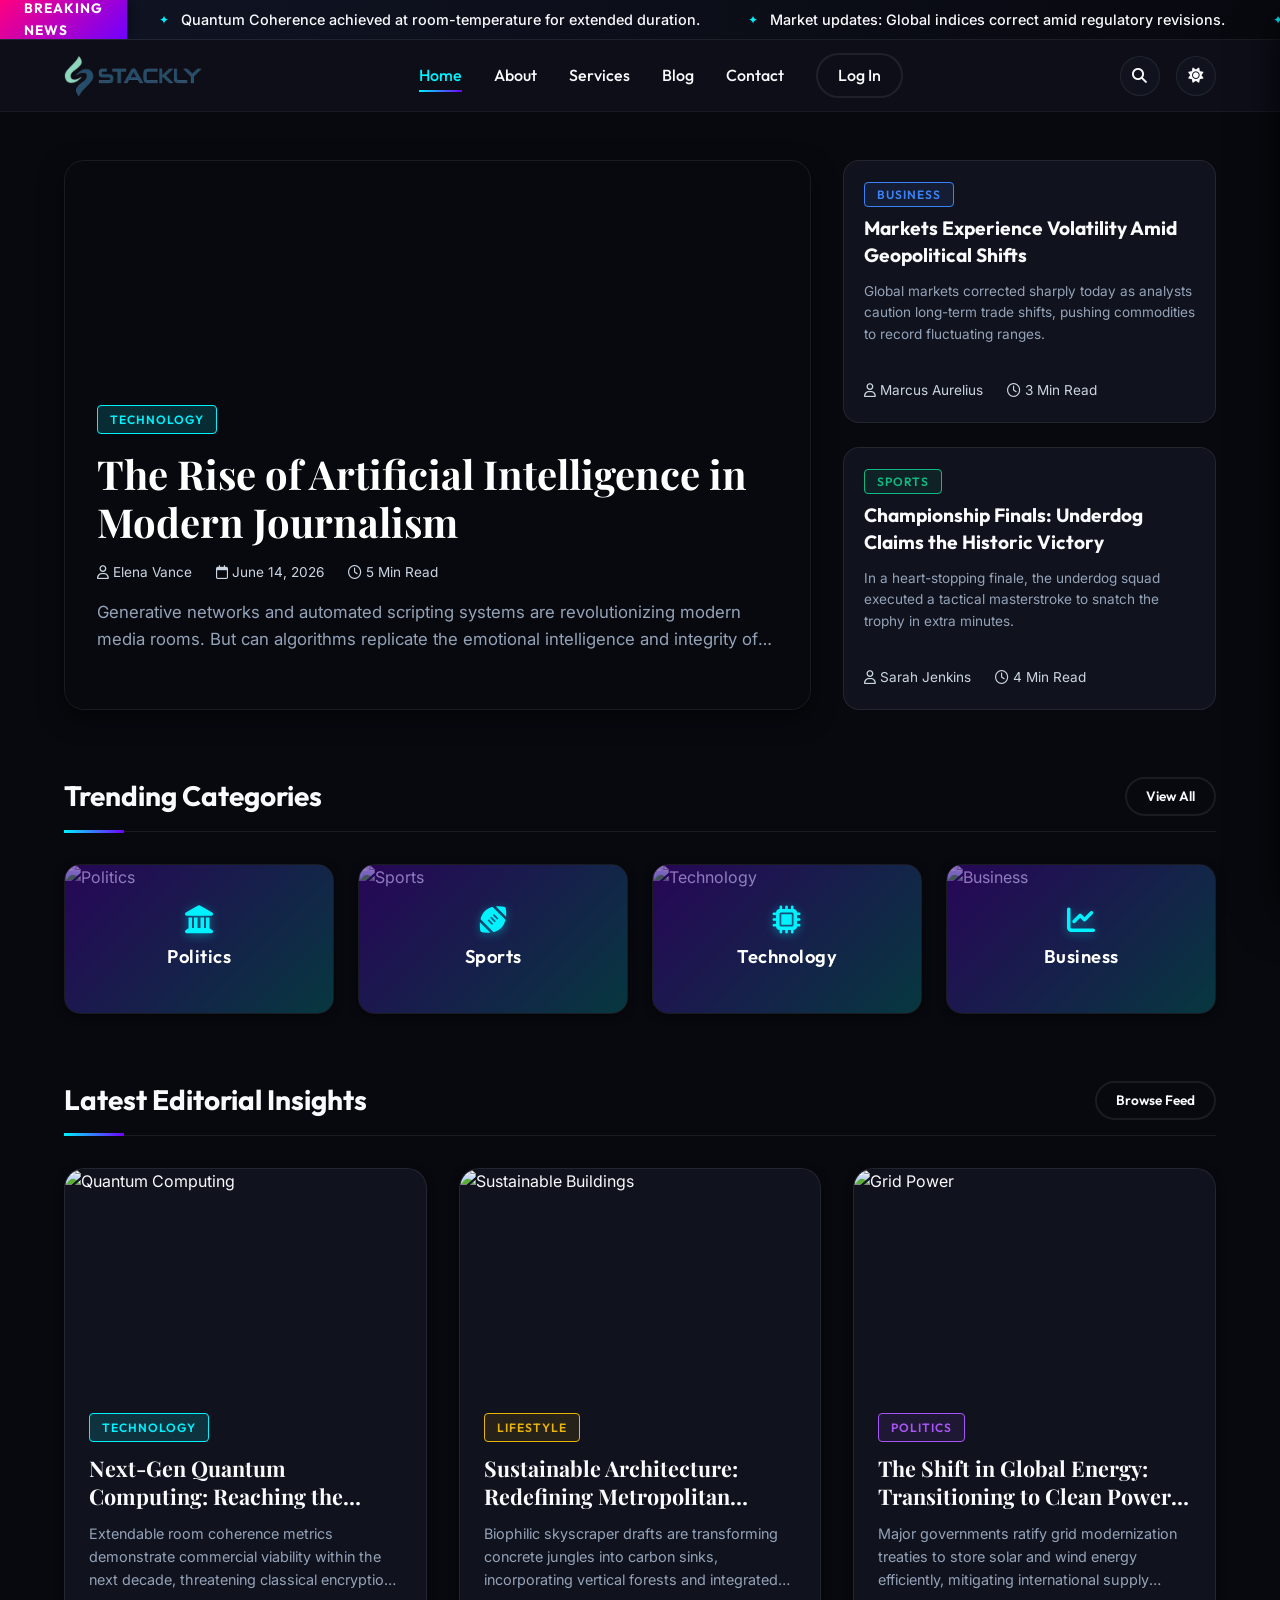
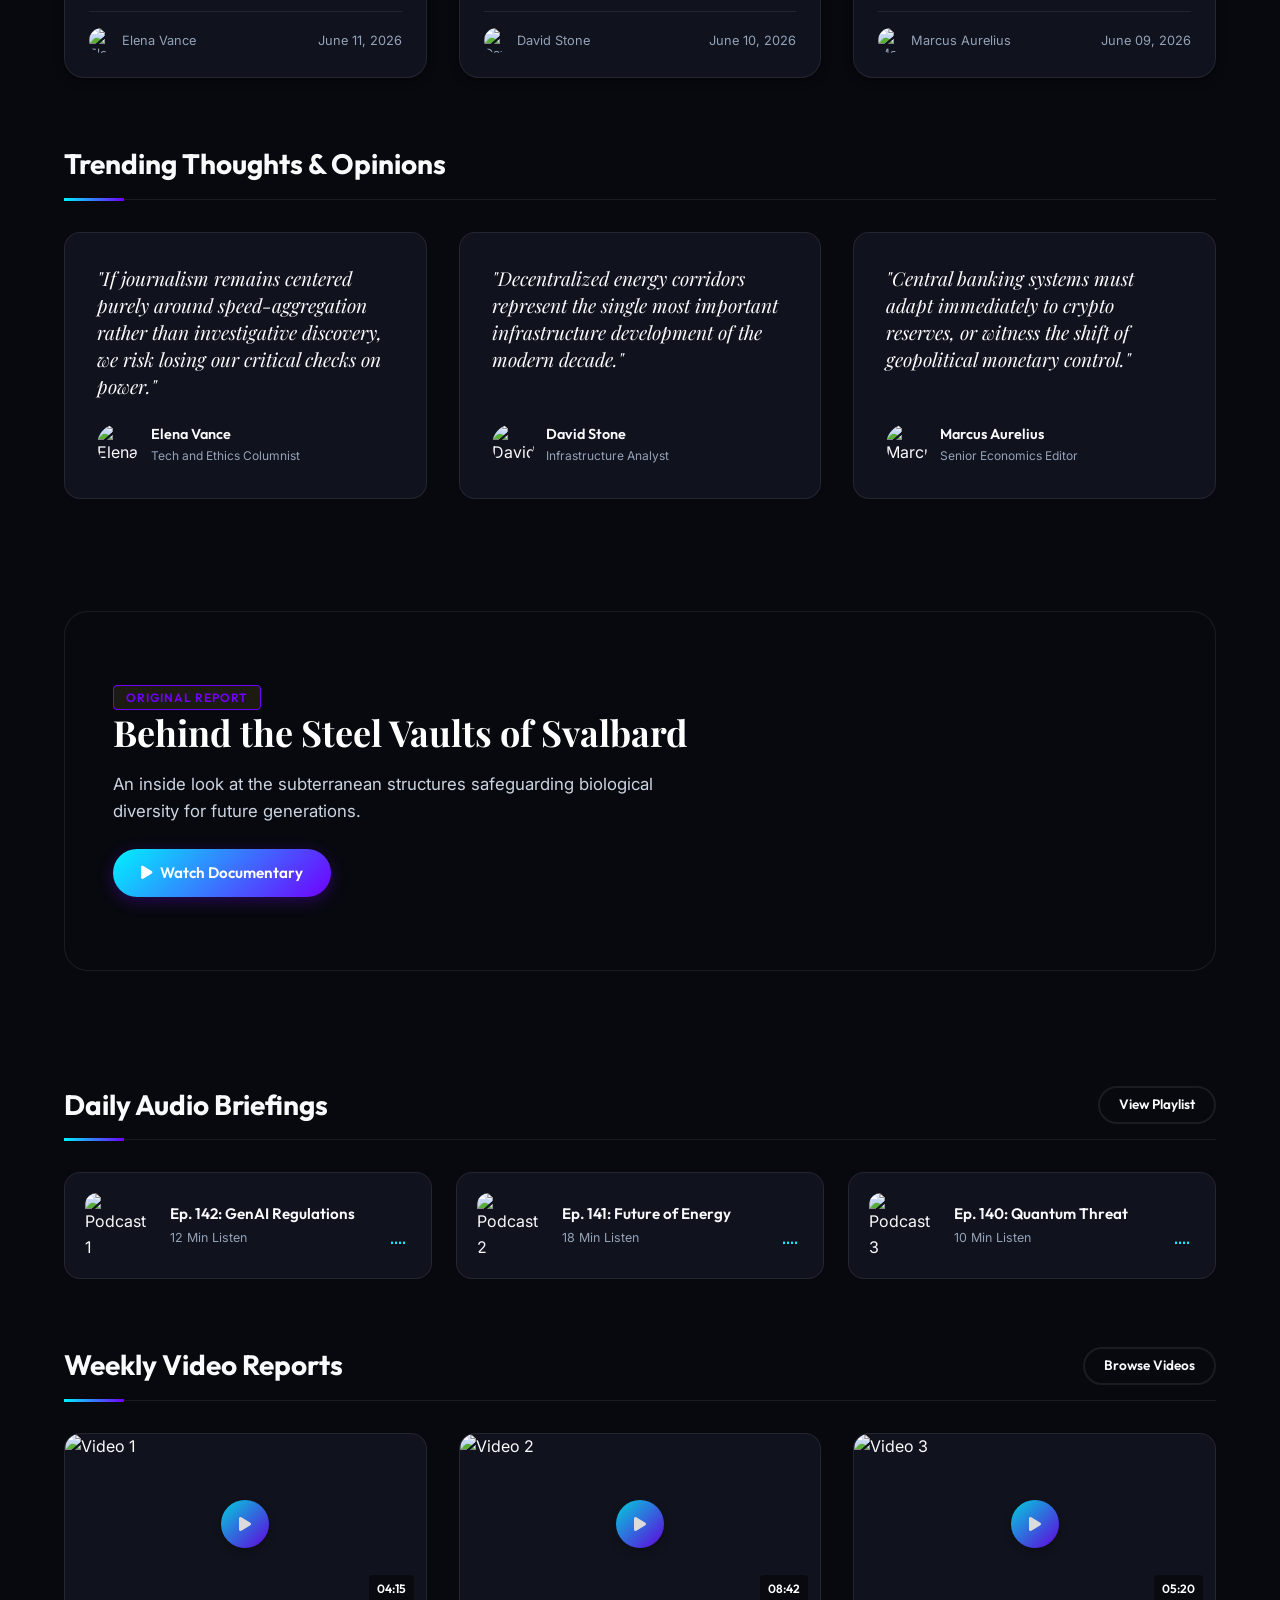
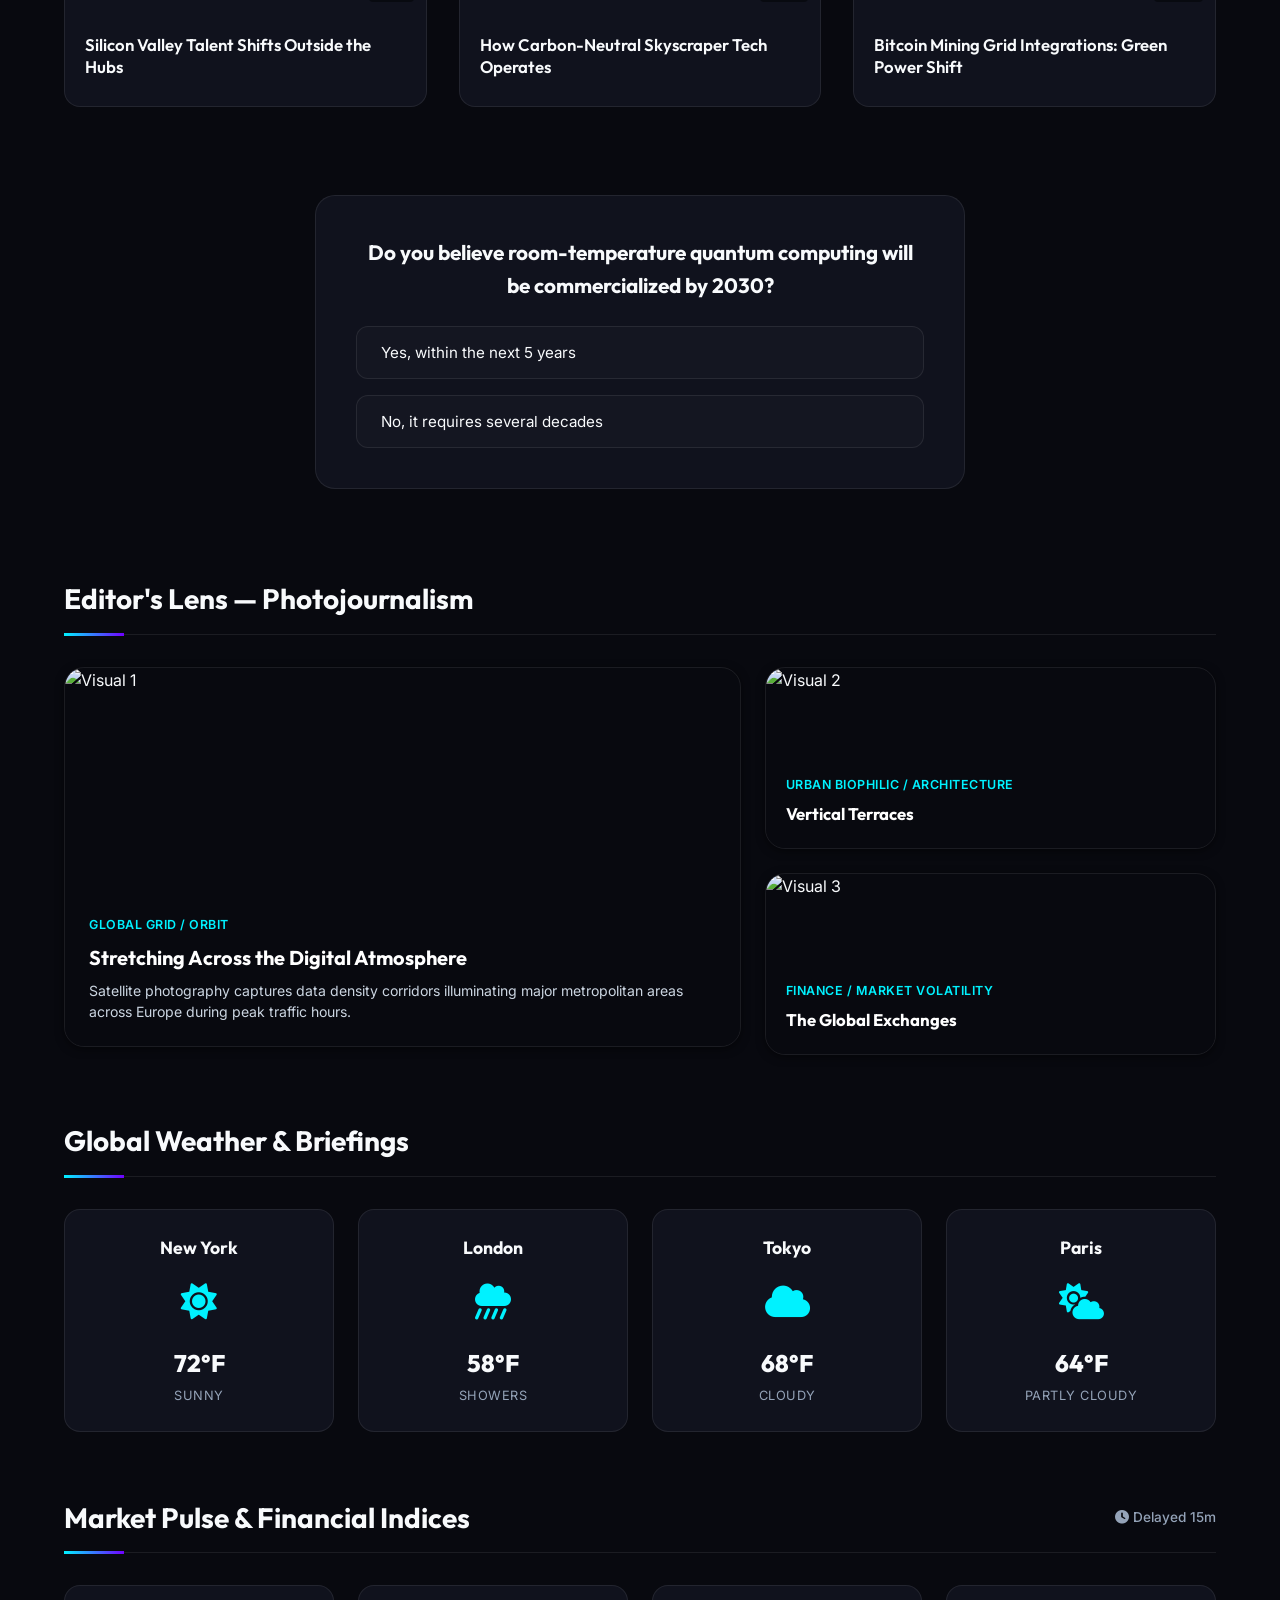
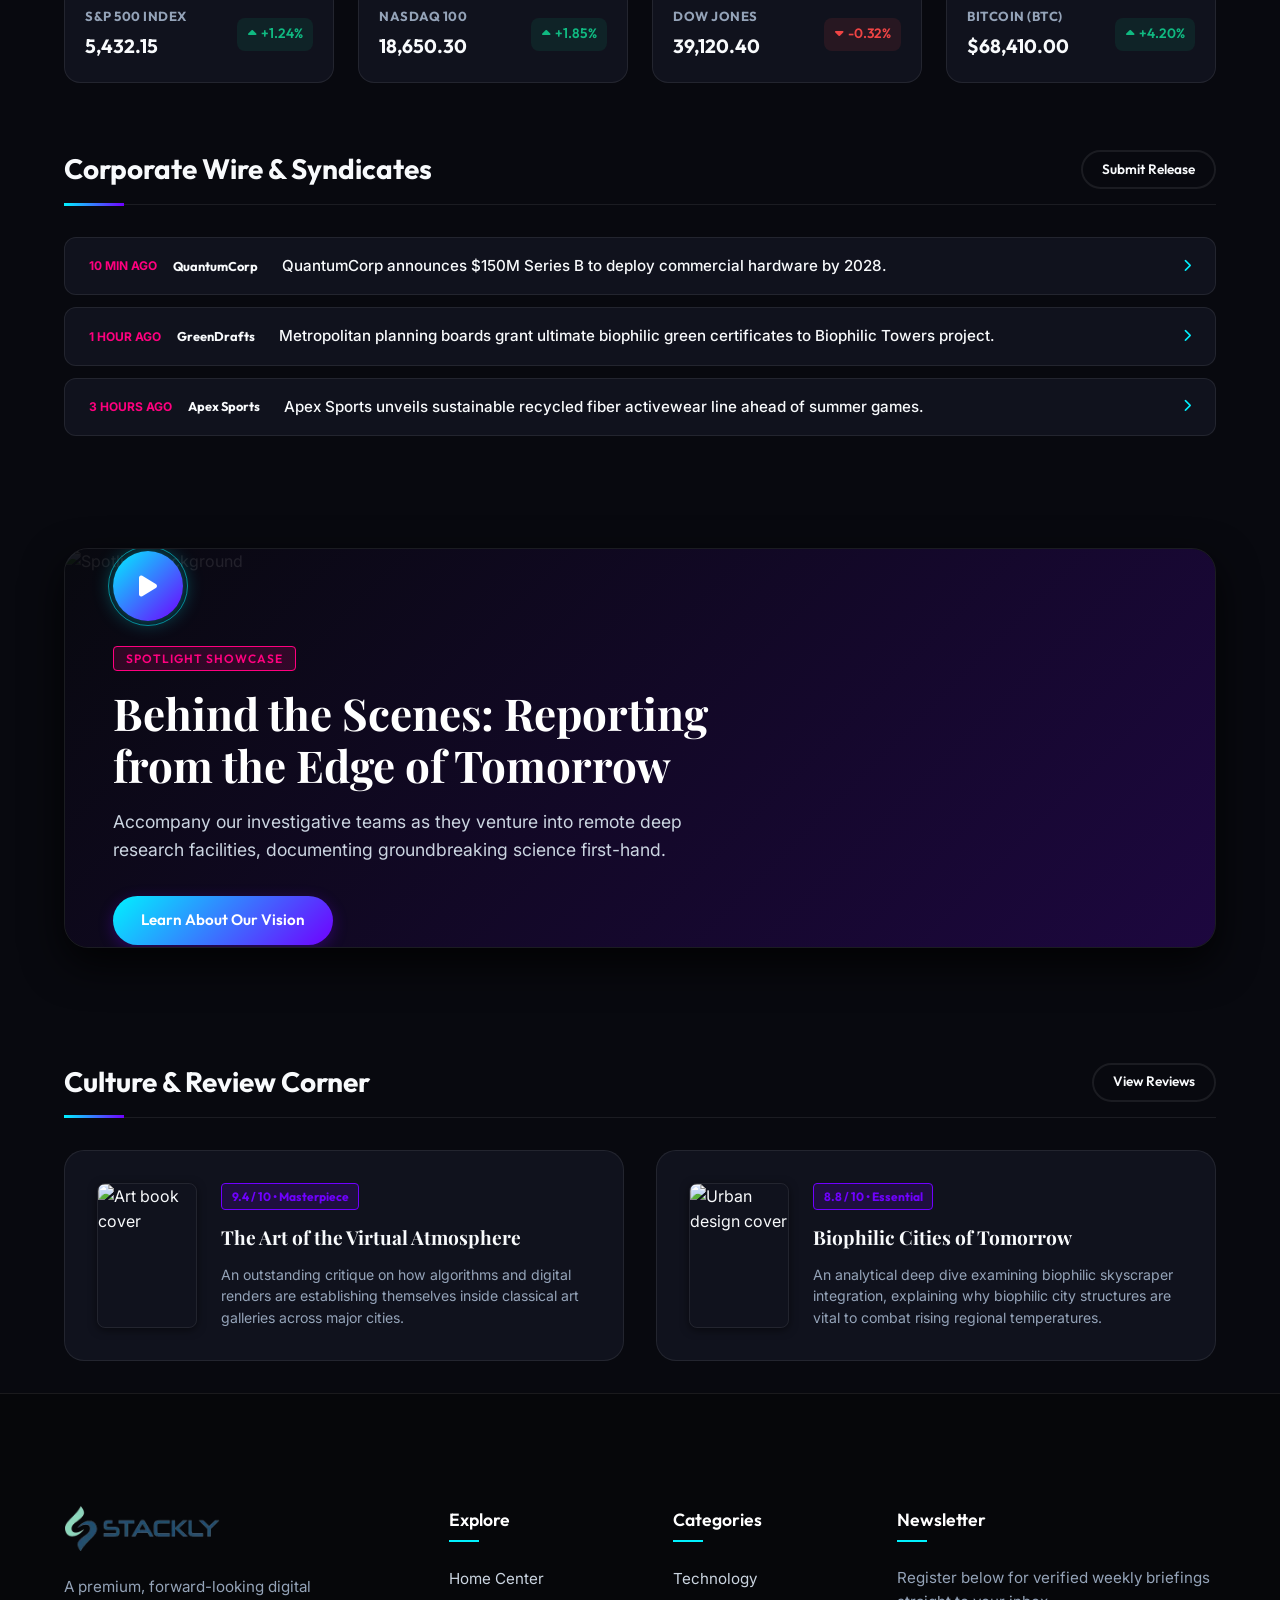
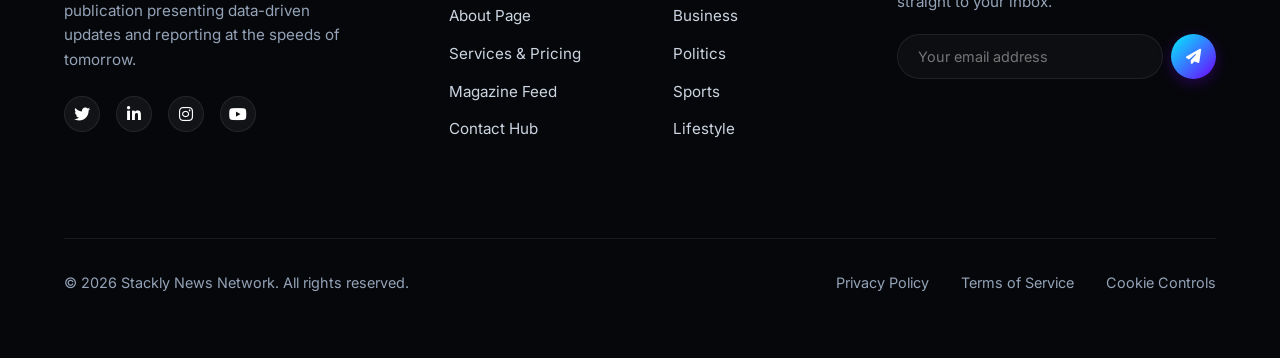
==== index.html @ 896012fe "Add files via upload" ====
<!DOCTYPE html>
<html lang="en">
<head>
    <meta charset="UTF-8">
    <meta name="viewport" content="width=device-width, initial-scale=1.0">
    <title>Stackly News — Global News, Delivered Instantly</title>
    <meta name="description" content="Discover professional and unbiased reporting spanning technology, business, politics, lifestyle, and sports. Stay ahead with Stackly News.">
    <!-- Stylesheets -->
    <link rel="stylesheet" href="css/style.css">
    <!-- FontAwesome Icons -->
    <link rel="stylesheet" href="https://cdnjs.cloudflare.com/ajax/libs/font-awesome/6.4.0/css/all.min.css">
    <!-- Favicon -->
    <link rel="icon" href="images/logo.webp" type="image/webp">
</head>
<body>

    <!-- SEARCH OVERLAY -->
    <div class="search-overlay" id="search-overlay">
        <button class="search-close" id="close-search">&times;</button>
        <div class="search-container">
            <div class="search-input-wrapper">
                <input type="text" placeholder="Search stories, topics, reporters...">
                <button type="submit"><i class="fas fa-search"></i></button>
            </div>
            <p style="color: var(--text-muted); font-size: 0.9rem;">Press ESC to exit search menu</p>
        </div>
    </div>

    <!-- BREAKING NEWS TICKER -->
    <div class="ticker-wrap">
        <div class="ticker-title">Breaking News</div>
        <div class="ticker">
            <div class="ticker-item">Quantum Coherence achieved at room-temperature for extended duration.</div>
            <div class="ticker-item">Market updates: Global indices correct amid regulatory revisions.</div>
            <div class="ticker-item">Biophilic architectural blueprints approved for next-gen metropolitan towers.</div>
            <div class="ticker-item">Championship Finals: Underdog claims stunning last-minute victory.</div>
        </div>
    </div>

    <!-- HEADER -->
    <header>
        <div class="container header-container">
            <!-- Branding -->
            <a href="index.html" class="logo">
                <img src="images/logo.webp" alt="Stackly Logo">
            </a>

            <!-- Navigation Links -->
            <nav id="nav-menu">
                <div class="nav-links">
                    <a href="index.html" class="active">Home</a>
                    <a href="about.html">About</a>
                    <a href="service.html">Services</a>
                    <a href="blog.html">Blog</a>
                    <a href="contact.html">Contact</a>
                    <a href="login.html" class="btn btn-outline" style="padding: 0.5rem 1.25rem;">Log In</a>
                </div>
            </nav>

            <!-- Actions Controls -->
            <div class="header-actions">
                <button class="btn btn-icon" id="open-search" aria-label="Open Search"><i class="fas fa-search"></i></button>
                <button class="btn btn-icon" id="theme-toggle" aria-label="Toggle Theme"><i class="fas fa-sun"></i></button>
                <div class="menu-toggle" id="mobile-menu">
                    <span></span>
                    <span></span>
                    <span></span>
                </div>
            </div>
        </div>
    </header>

    <!-- HERO SECTION -->
    <main class="container">
        <section class="editorial-hero">
            <!-- Main Story -->
            <div class="hero-main" data-id="1">
                <video class="hero-video" autoplay muted loop playsinline><source src="https://images.pexels.com/videos/2471249/free-video-2471249.mp4" type="video/mp4">Your browser does not support the video tag.</video>
                <div class="hero-overlay">
                    <span class="category-tag">Technology</span>
                    <h1 class="hero-title">The Rise of Artificial Intelligence in Modern Journalism</h1>
                    <div class="hero-meta">
                        <span><i class="far fa-user"></i> Elena Vance</span>
                        <span><i class="far fa-calendar"></i> June 14, 2026</span>
                        <span><i class="far fa-clock"></i> 5 Min Read</span>
                    </div>
                    <p class="hero-desc">Generative networks and automated scripting systems are revolutionizing modern media rooms. But can algorithms replicate the emotional intelligence and integrity of seasoned human investigative reporting?</p>
                </div>
            </div>

            <!-- Sidebar Supporting Stories -->
            <div class="hero-sidebar">
                <div class="sidebar-card" data-id="2">
                    <div>
                        <span class="category-tag" style="border-color: #3b82f6; color: #3b82f6; background: rgba(59, 130, 246, 0.1);">Business</span>
                        <h3 style="margin-top: 0.5rem;"><a href="javascript:void(0)">Markets Experience Volatility Amid Geopolitical Shifts</a></h3>
                        <p>Global markets corrected sharply today as analysts caution long-term trade shifts, pushing commodities to record fluctuating ranges.</p>
                    </div>
                    <div class="hero-meta" style="margin-bottom: 0;">
                        <span><i class="far fa-user"></i> Marcus Aurelius</span>
                        <span><i class="far fa-clock"></i> 3 Min Read</span>
                    </div>
                </div>

                <div class="sidebar-card" data-id="3">
                    <div>
                        <span class="category-tag" style="border-color: #10b981; color: #10b981; background: rgba(16, 185, 129, 0.1);">Sports</span>
                        <h3 style="margin-top: 0.5rem;"><a href="javascript:void(0)">Championship Finals: Underdog Claims the Historic Victory</a></h3>
                        <p>In a heart-stopping finale, the underdog squad executed a tactical masterstroke to snatch the trophy in extra minutes.</p>
                    </div>
                    <div class="hero-meta" style="margin-bottom: 0;">
                        <span><i class="far fa-user"></i> Sarah Jenkins</span>
                        <span><i class="far fa-clock"></i> 4 Min Read</span>
                    </div>
                </div>
            </div>
        </section>
    </main>

    <!-- TOP CATEGORIES -->
    <section class="container">
        <div class="section-header">
            <h2 class="section-title">Trending Categories</h2>
            <a href="blog.html" class="btn btn-outline" style="padding: 0.4rem 1.2rem; font-size: 0.85rem;">View All</a>
        </div>
        <div class="category-layout">
            <a href="blog.html?cat=politics" class="category-card">
                <img src="https://images.unsplash.com/photo-1541872703-74c5e44368f9?auto=format&fit=crop&q=80&w=400&fm=webp" alt="Politics">
                <div class="category-card-overlay"></div>
                <div class="category-content">
                    <i class="fa-solid fa-landmark"></i>
                    <h3>Politics</h3>
                </div>
            </a>
            <a href="blog.html?cat=sports" class="category-card">
                <img src="https://images.unsplash.com/photo-1508098682722-e99c43a406b2?auto=format&fit=crop&q=80&w=400&fm=webp" alt="Sports">
                <div class="category-card-overlay"></div>
                <div class="category-content">
                    <i class="fa-solid fa-football"></i>
                    <h3>Sports</h3>
                </div>
            </a>
            <a href="blog.html?cat=technology" class="category-card">
                <img src="https://images.unsplash.com/photo-1518770660439-4636190af475?auto=format&fit=crop&q=80&w=400&fm=webp" alt="Technology">
                <div class="category-card-overlay"></div>
                <div class="category-content">
                    <i class="fa-solid fa-microchip"></i>
                    <h3>Technology</h3>
                </div>
            </a>
            <a href="blog.html?cat=business" class="category-card">
                <img src="https://images.unsplash.com/photo-1460925895917-afdab827c52f?auto=format&fit=crop&q=80&w=400&fm=webp" alt="Business">
                <div class="category-card-overlay"></div>
                <div class="category-content">
                    <i class="fa-solid fa-chart-line"></i>
                    <h3>Business</h3>
                </div>
            </a>
        </div>
    </section>

    <!-- LATEST MAGAZINE STORIES -->
    <section class="container">
        <div class="section-header">
            <h2 class="section-title">Latest Editorial Insights</h2>
            <a href="blog.html" class="btn btn-outline" style="padding: 0.4rem 1.2rem; font-size: 0.85rem;">Browse Feed</a>
        </div>
        <div class="news-grid">
            <!-- Card 4 -->
            <article class="article-card" data-id="4">
                <div class="article-img-wrap">
                    <img src="https://images.unsplash.com/photo-1635070041078-e363dbe005cb?auto=format&fit=crop&q=80&w=600&fm=webp" alt="Quantum Computing">
                </div>
                <div class="article-body">
                    <span class="category-tag" style="margin-bottom: 0.75rem;">Technology</span>
                    <h3 class="article-title">Next-Gen Quantum Computing: Reaching the Milestones</h3>
                    <p class="article-text">Extendable room coherence metrics demonstrate commercial viability within the next decade, threatening classical encryption methods.</p>
                    <div class="article-footer">
                        <span class="article-author">
                            <img src="https://images.unsplash.com/photo-1494790108377-be9c29b29330?auto=format&fit=crop&q=80&w=100" alt="Elena" class="author-avatar">
                            Elena Vance
                        </span>
                        <span>June 11, 2026</span>
                    </div>
                </div>
            </article>

            <!-- Card 5 -->
            <article class="article-card" data-id="5">
                <div class="article-img-wrap">
                    <img src="https://images.unsplash.com/photo-1545324418-cc1a3fa10c00?auto=format&fit=crop&q=80&w=600&fm=webp" alt="Sustainable Buildings">
                </div>
                <div class="article-body">
                    <span class="category-tag" style="margin-bottom: 0.75rem; border-color: #eab308; color: #eab308; background: rgba(234, 179, 8, 0.1);">Lifestyle</span>
                    <h3 class="article-title">Sustainable Architecture: Redefining Metropolitan Skyscrapers</h3>
                    <p class="article-text">Biophilic skyscraper drafts are transforming concrete jungles into carbon sinks, incorporating vertical forests and integrated energy loops.</p>
                    <div class="article-footer">
                        <span class="article-author">
                            <img src="https://images.unsplash.com/photo-1507003211169-0a1dd7228f2d?auto=format&fit=crop&q=80&w=100" alt="David" class="author-avatar">
                            David Stone
                        </span>
                        <span>June 10, 2026</span>
                    </div>
                </div>
            </article>

            <!-- Card 6 -->
            <article class="article-card" data-id="6">
                <div class="article-img-wrap">
                    <img src="https://images.unsplash.com/photo-1473341304170-971dccb5ac1e?auto=format&fit=crop&q=80&w=600&fm=webp" alt="Grid Power">
                </div>
                <div class="article-body">
                    <span class="category-tag" style="margin-bottom: 0.75rem; border-color: #a855f7; color: #a855f7; background: rgba(168, 85, 247, 0.1);">Politics</span>
                    <h3 class="article-title">The Shift in Global Energy: Transitioning to Clean Power Grid</h3>
                    <p class="article-text">Major governments ratify grid modernization treaties to store solar and wind energy efficiently, mitigating international supply reliance.</p>
                    <div class="article-footer">
                        <span class="article-author">
                            <img src="https://images.unsplash.com/photo-1611974789855-9c2a0a7236a3?auto=format&fit=crop&q=80&w=100" alt="Marcus" class="author-avatar">
                            Marcus Aurelius
                        </span>
                        <span>June 09, 2026</span>
                    </div>
                </div>
            </article>
        </div>
    </section>

    <!-- OPINIONS & COLUMNS SECTION -->
    <section class="container">
        <div class="section-header">
            <h2 class="section-title">Trending Thoughts & Opinions</h2>
        </div>
        <div class="opinion-grid">
            <!-- Opinion 1 -->
            <div class="opinion-card">
                <p class="opinion-quote">"If journalism remains centered purely around speed-aggregation rather than investigative discovery, we risk losing our critical checks on power."</p>
                <div class="opinion-author">
                    <img src="https://images.unsplash.com/photo-1494790108377-be9c29b29330?auto=format&fit=crop&q=80&w=100" alt="Elena" class="opinion-avatar">
                    <div class="opinion-author-info">
                        <h4>Elena Vance</h4>
                        <p>Tech and Ethics Columnist</p>
                    </div>
                </div>
            </div>

            <!-- Opinion 2 -->
            <div class="opinion-card">
                <p class="opinion-quote">"Decentralized energy corridors represent the single most important infrastructure development of the modern decade."</p>
                <div class="opinion-author">
                    <img src="https://images.unsplash.com/photo-1507003211169-0a1dd7228f2d?auto=format&fit=crop&q=80&w=100" alt="David" class="opinion-avatar">
                    <div class="opinion-author-info">
                        <h4>David Stone</h4>
                        <p>Infrastructure Analyst</p>
                    </div>
                </div>
            </div>

            <!-- Opinion 3 -->
            <div class="opinion-card">
                <p class="opinion-quote">"Central banking systems must adapt immediately to crypto reserves, or witness the shift of geopolitical monetary control."</p>
                <div class="opinion-author">
                    <img src="https://images.unsplash.com/photo-1500648767791-00dcc994a43e?auto=format&fit=crop&q=80&w=100" alt="Marcus" class="opinion-avatar">
                    <div class="opinion-author-info">
                        <h4>Marcus Aurelius</h4>
                        <p>Senior Economics Editor</p>
                    </div>
                </div>
            </div>
        </div>
    </section>

    <!-- DOCUMENTARY PARALLAX SECTION -->
    <section class="container">
        <div class="doc-parallax">
            <div class="doc-parallax-content">
                <span class="category-tag" style="border-color: var(--secondary); color: var(--secondary); background: rgba(212, 175, 55, 0.1);">Original Report</span>
                <h3>Behind the Steel Vaults of Svalbard</h3>
                <p>An inside look at the subterranean structures safeguarding biological diversity for future generations.</p>
                <a href="404.html" class="btn btn-primary"><i class="fas fa-play"></i> Watch Documentary</a>
            </div>
        </div>
    </section>

    <!-- AUDIO BRIEFINGS SECTION -->
    <section class="container">
        <div class="section-header">
            <h2 class="section-title">Daily Audio Briefings</h2>
            <a href="404.html" class="btn btn-outline" style="padding: 0.4rem 1.2rem; font-size: 0.85rem;">View Playlist</a>
        </div>
        <div class="audio-briefings-grid">
            <!-- Episode 1 -->
            <div class="audio-card" onclick="alert('Playing Episode 142: GenAI Regulatory Frameworks (Simulation)')">
                <div class="audio-art-wrap">
                    <img src="https://images.unsplash.com/photo-1610116306796-6ebd3051c330?auto=format&fit=crop&q=80&w=200&fm=webp" alt="Podcast 1">
                    <div class="audio-play-overlay"><i class="fas fa-play"></i></div>
                </div>
                <div class="audio-details">
                    <h3>Ep. 142: GenAI Regulations</h3>
                    <p>
                        <span>12 Min Listen</span>
                        <span class="audio-wave">
                            <span></span><span></span><span></span><span></span>
                        </span>
                    </p>
                </div>
            </div>

            <!-- Episode 2 -->
            <div class="audio-card" onclick="alert('Playing Episode 141: Geopolitics & Energy Grids (Simulation)')">
                <div class="audio-art-wrap">
                    <img src="https://images.unsplash.com/photo-1473341304170-971dccb5ac1e?auto=format&fit=crop&q=80&w=200&fm=webp" alt="Podcast 2">
                    <div class="audio-play-overlay"><i class="fas fa-play"></i></div>
                </div>
                <div class="audio-details">
                    <h3>Ep. 141: Future of Energy</h3>
                    <p>
                        <span>18 Min Listen</span>
                        <span class="audio-wave">
                            <span></span><span></span><span></span><span></span>
                        </span>
                    </p>
                </div>
            </div>

            <!-- Episode 3 -->
            <div class="audio-card" onclick="alert('Playing Episode 140: Quantum Cybersecurity (Simulation)')">
                <div class="audio-art-wrap">
                    <img src="https://images.unsplash.com/photo-1635070041078-e363dbe005cb?auto=format&fit=crop&q=80&w=200&fm=webp" alt="Podcast 3">
                    <div class="audio-play-overlay"><i class="fas fa-play"></i></div>
                </div>
                <div class="audio-details">
                    <h3>Ep. 140: Quantum Threat</h3>
                    <p>
                        <span>10 Min Listen</span>
                        <span class="audio-wave">
                            <span></span><span></span><span></span><span></span>
                        </span>
                    </p>
                </div>
            </div>
        </div>
    </section>

    <!-- WEEKLY VIDEO DIGEST SECTION -->
    <section class="container">
        <div class="section-header">
            <h2 class="section-title">Weekly Video Reports</h2>
            <a href="404.html" class="btn btn-outline" style="padding: 0.4rem 1.2rem; font-size: 0.85rem;">Browse Videos</a>
        </div>
        <div class="video-digest-grid">
            <!-- Video 1 -->
            <div class="video-digest-card" onclick="alert('Playing Video Report: Silicon Valley Talent Shifts (Simulation)')">
                <div class="video-thumbnail-wrap">
                    <img src="https://images.unsplash.com/photo-1518770660439-4636190af475?auto=format&fit=crop&q=80&w=400&fm=webp" alt="Video 1">
                    <span class="video-duration">04:15</span>
                    <div class="video-play-mini"><i class="fas fa-play"></i></div>
                </div>
                <div class="video-digest-body">
                    <h3 class="video-digest-title">Silicon Valley Talent Shifts Outside the Hubs</h3>
                </div>
            </div>

            <!-- Video 2 -->
            <div class="video-digest-card" onclick="alert('Playing Video Report: Inside the Smart City Infrastructure (Simulation)')">
                <div class="video-thumbnail-wrap">
                    <img src="https://images.unsplash.com/photo-1545324418-cc1a3fa10c00?auto=format&fit=crop&q=80&w=400&fm=webp" alt="Video 2">
                    <span class="video-duration">08:42</span>
                    <div class="video-play-mini"><i class="fas fa-play"></i></div>
                </div>
                <div class="video-digest-body">
                    <h3 class="video-digest-title">How Carbon-Neutral Skyscraper Tech Operates</h3>
                </div>
            </div>

            <!-- Video 3 -->
            <div class="video-digest-card" onclick="alert('Playing Video Report: The Bitcoin Mining Grid Challenges (Simulation)')">
                <div class="video-thumbnail-wrap">
                    <img src="https://images.unsplash.com/photo-1611974789855-9c2a0a7236a3?auto=format&fit=crop&q=80&w=400&fm=webp" alt="Video 3">
                    <span class="video-duration">05:20</span>
                    <div class="video-play-mini"><i class="fas fa-play"></i></div>
                </div>
                <div class="video-digest-body">
                    <h3 class="video-digest-title">Bitcoin Mining Grid Integrations: Green Power Shift</h3>
                </div>
            </div>
        </div>
    </section>

    <!-- INTERACTIVE READER POLL SECTION -->
    <section class="container">
        <div class="poll-container">
            <h3 class="poll-question">Do you believe room-temperature quantum computing will be commercialized by 2030?</h3>
            <div class="poll-options">
                <!-- Option A -->
                <button class="poll-option-btn" data-percent="68">
                    <span>Yes, within the next 5 years</span>
                    <span class="poll-percent">68%</span>
                    <span class="poll-bg-fill"></span>
                </button>
                <!-- Option B -->
                <button class="poll-option-btn" data-percent="32">
                    <span>No, it requires several decades</span>
                    <span class="poll-percent">32%</span>
                    <span class="poll-bg-fill"></span>
                </button>
            </div>
        </div>
    </section>

    <!-- EDITOR'S LENS SECTION -->
    <section class="container">
        <div class="section-header">
            <h2 class="section-title">Editor's Lens — Photojournalism</h2>
        </div>
        <div class="lens-showcase">
            <!-- Large Main Image -->
            <div class="lens-card">
                <img src="https://images.unsplash.com/photo-1451187580459-43490279c0fa?auto=format&fit=crop&q=80&w=800&fm=webp" alt="Visual 1">
                <div class="lens-overlay">
                    <span class="lens-meta">Global Grid / Orbit</span>
                    <h3 class="lens-title">Stretching Across the Digital Atmosphere</h3>
                    <p class="lens-desc">Satellite photography captures data density corridors illuminating major metropolitan areas across Europe during peak traffic hours.</p>
                </div>
            </div>

            <!-- Secondary Stack -->
            <div class="lens-side-stack">
                <!-- Stack Image 1 -->
                <div class="lens-side-card">
                    <img src="https://images.unsplash.com/photo-1545324418-cc1a3fa10c00?auto=format&fit=crop&q=80&w=500&fm=webp" alt="Visual 2">
                    <div class="lens-side-overlay">
                        <span class="lens-meta">Urban biophilic / architecture</span>
                        <h3 class="lens-title" style="font-size: 1.05rem; margin-bottom: 0.25rem; font-weight: 700; color: #ffffff;">Vertical Terraces</h3>
                    </div>
                </div>

                <!-- Stack Image 2 -->
                <div class="lens-side-card">
                    <img src="https://images.unsplash.com/photo-1611974789855-9c2a0a7236a3?auto=format&fit=crop&q=80&w=500&fm=webp" alt="Visual 3">
                    <div class="lens-side-overlay">
                        <span class="lens-meta">Finance / market volatility</span>
                        <h3 class="lens-title" style="font-size: 1.05rem; margin-bottom: 0.25rem; font-weight: 700; color: #ffffff;">The Global Exchanges</h3>
                    </div>
                </div>
            </div>
        </div>
    </section>

    <!-- WEATHER SECTION -->
    <section class="container">
        <div class="section-header">
            <h2 class="section-title">Global Weather & Briefings</h2>
        </div>
        <div class="weather-grid">
            <!-- City 1 -->
            <div class="weather-card">
                <h3>New York</h3>
                <div class="weather-icon"><i class="fas fa-sun"></i></div>
                <div class="weather-temp">72°F</div>
                <div class="weather-condition">Sunny</div>
            </div>

            <!-- City 2 -->
            <div class="weather-card">
                <h3>London</h3>
                <div class="weather-icon"><i class="fas fa-cloud-showers-heavy"></i></div>
                <div class="weather-temp">58°F</div>
                <div class="weather-condition">Showers</div>
            </div>

            <!-- City 3 -->
            <div class="weather-card">
                <h3>Tokyo</h3>
                <div class="weather-icon"><i class="fas fa-cloud"></i></div>
                <div class="weather-temp">68°F</div>
                <div class="weather-condition">Cloudy</div>
            </div>

            <!-- City 4 -->
            <div class="weather-card">
                <h3>Paris</h3>
                <div class="weather-icon"><i class="fas fa-cloud-sun"></i></div>
                <div class="weather-temp">64°F</div>
                <div class="weather-condition">Partly Cloudy</div>
            </div>
        </div>
    </section>

    <!-- MARKET PULSE SECTION -->
    <section class="container">
        <div class="section-header">
            <h2 class="section-title">Market Pulse & Financial Indices</h2>
            <span style="color: var(--text-muted); font-size: 0.85rem; font-weight: 500;"><i class="fas fa-clock"></i> Delayed 15m</span>
        </div>
        <div class="market-pulse-grid">
            <!-- Index 1 -->
            <div class="market-card up">
                <div class="market-info">
                    <h4>S&P 500 Index</h4>
                    <span class="market-price">5,432.15</span>
                </div>
                <div class="market-change">
                    <i class="fas fa-caret-up"></i>
                    <span>+1.24%</span>
                </div>
            </div>

            <!-- Index 2 -->
            <div class="market-card up">
                <div class="market-info">
                    <h4>NASDAQ 100</h4>
                    <span class="market-price">18,650.30</span>
                </div>
                <div class="market-change">
                    <i class="fas fa-caret-up"></i>
                    <span>+1.85%</span>
                </div>
            </div>

            <!-- Index 3 -->
            <div class="market-card down">
                <div class="market-info">
                    <h4>DOW JONES</h4>
                    <span class="market-price">39,120.40</span>
                </div>
                <div class="market-change">
                    <i class="fas fa-caret-down"></i>
                    <span>-0.32%</span>
                </div>
            </div>

            <!-- Index 4 -->
            <div class="market-card up">
                <div class="market-info">
                    <h4>BITCOIN (BTC)</h4>
                    <span class="market-price">$68,410.00</span>
                </div>
                <div class="market-change">
                    <i class="fas fa-caret-up"></i>
                    <span>+4.20%</span>
                </div>
            </div>
    </section>

    <!-- BUSINESS WIRE / PRESS RELEASES SECTION -->
    <section class="container">
        <div class="section-header">
            <h2 class="section-title">Corporate Wire & Syndicates</h2>
            <a href="404.html" class="btn btn-outline" style="padding: 0.4rem 1.2rem; font-size: 0.85rem;">Submit Release</a>
        </div>
        <div class="wire-list">
            <!-- Wire Item 1 -->
            <div class="wire-item" onclick="alert('Wire: QuantumCorp secures Series B funding (Simulation)')">
                <div class="wire-meta">
                    <span class="wire-time">10 Min Ago</span>
                    <span class="wire-source">QuantumCorp</span>
                </div>
                <div class="wire-title">QuantumCorp announces $150M Series B to deploy commercial hardware by 2028.</div>
                <i class="fas fa-chevron-right" style="color: var(--primary); font-size: 0.8rem;"></i>
            </div>

            <!-- Wire Item 2 -->
            <div class="wire-item" onclick="alert('Wire: Biophilic Towers gets green building certificate (Simulation)')">
                <div class="wire-meta">
                    <span class="wire-time">1 Hour Ago</span>
                    <span class="wire-source">GreenDrafts</span>
                </div>
                <div class="wire-title">Metropolitan planning boards grant ultimate biophilic green certificates to Biophilic Towers project.</div>
                <i class="fas fa-chevron-right" style="color: var(--primary); font-size: 0.8rem;"></i>
            </div>

            <!-- Wire Item 3 -->
            <div class="wire-item" onclick="alert('Wire: Apex Sports announces athletic apparel launch (Simulation)')">
                <div class="wire-meta">
                    <span class="wire-time">3 Hours Ago</span>
                    <span class="wire-source">Apex Sports</span>
                </div>
                <div class="wire-title">Apex Sports unveils sustainable recycled fiber activewear line ahead of summer games.</div>
                <i class="fas fa-chevron-right" style="color: var(--primary); font-size: 0.8rem;"></i>
            </div>
        </div>
    </section>

    <!-- SPOTLIGHT VIDEO PROMO SECTION -->
    <section class="container">
        <div class="spotlight-section">
            <img src="https://images.unsplash.com/photo-1451187580459-43490279c0fa?auto=format&fit=crop&q=80&w=1200&fm=webp" alt="Spotlight background" class="spotlight-bg">
            <div class="spotlight-overlay">
                <div class="spotlight-content">
                    <button class="play-btn" aria-label="Play video"><i class="fas fa-play"></i></button>
                    <span class="category-tag" style="border-color: var(--accent); color: var(--accent); background: rgba(255, 0, 127, 0.15);">Spotlight Showcase</span>
                    <h2>Behind the Scenes: Reporting from the Edge of Tomorrow</h2>
                    <p>Accompany our investigative teams as they venture into remote deep research facilities, documenting groundbreaking science first-hand.</p>
                    <a href="about.html" class="btn btn-primary">Learn About Our Vision</a>
                </div>
            </div>
        </div>
    </section>

    <!-- CULTURE & REVIEWS SECTION -->
    <section class="container">
        <div class="section-header">
            <h2 class="section-title">Culture & Review Corner</h2>
            <a href="404.html" class="btn btn-outline" style="padding: 0.4rem 1.2rem; font-size: 0.85rem;">View Reviews</a>
        </div>
        <div class="culture-grid">
            <!-- Review 1 -->
            <div class="culture-card" onclick="alert('Culture Review: Contemporary Art Showcase (Simulation)')">
                <div class="culture-cover-wrap">
                    <img src="https://images.unsplash.com/photo-1541872703-74c5e44368f9?auto=format&fit=crop&q=80&w=300" alt="Art book cover">
                </div>
                <div class="culture-details">
                    <span class="culture-score">9.4 / 10 &bull; Masterpiece</span>
                    <h3 class="culture-title">The Art of the Virtual Atmosphere</h3>
                    <p class="culture-review">An outstanding critique on how algorithms and digital renders are establishing themselves inside classical art galleries across major cities.</p>
                </div>
            </div>

            <!-- Review 2 -->
            <div class="culture-card" onclick="alert('Culture Review: Biophilic Metropolises (Simulation)')">
                <div class="culture-cover-wrap">
                    <img src="https://images.unsplash.com/photo-1545324418-cc1a3fa10c00?auto=format&fit=crop&q=80&w=300" alt="Urban design cover">
                </div>
                <div class="culture-details">
                    <span class="culture-score">8.8 / 10 &bull; Essential</span>
                    <h3 class="culture-title">Biophilic Cities of Tomorrow</h3>
                    <p class="culture-review">An analytical deep dive examining biophilic skyscraper integration, explaining why biophilic city structures are vital to combat rising regional temperatures.</p>
                </div>
            </div>
        </div>
    </section>

    <!-- ARTICLE DETAILS MODAL DRAWER -->
    <div class="modal-overlay" id="modal-overlay"></div>
    <div class="article-modal" id="article-modal">
        <div class="modal-header">
            <span class="category-tag" id="modal-category" style="margin-bottom: 0;">Story details</span>
            <button class="modal-close" id="modal-close">&times;</button>
        </div>
        <div class="modal-body">
            <img src="" alt="Article Banner" class="modal-article-img" id="modal-img">
            <h2 class="modal-article-title" id="modal-title">Loading title...</h2>
            <div class="modal-article-meta" id="modal-meta">Loading metadata...</div>
            <div class="modal-article-content" id="modal-content">
                Loading content...
            </div>
        </div>
    </div>

    <!-- FOOTER -->
    <footer>
        <div class="container footer-grid">
            <!-- Col 1 -->
            <div>
                <a href="index.html" class="footer-logo">
                    <img src="images/logo.webp" alt="Stackly Logo">
                </a>
                <p class="footer-desc">A premium, forward-looking digital publication presenting data-driven updates and reporting at the speeds of tomorrow.</p>
                <div class="footer-socials">
                    <a href="404.html" aria-label="Twitter"><i class="fab fa-twitter"></i></a>
                    <a href="404.html" aria-label="LinkedIn"><i class="fab fa-linkedin-in"></i></a>
                    <a href="404.html" aria-label="Instagram"><i class="fab fa-instagram"></i></a>
                    <a href="404.html" aria-label="YouTube"><i class="fab fa-youtube"></i></a>
                </div>
            </div>

            <!-- Col 2 -->
            <div class="footer-col">
                <h4>Explore</h4>
                <ul>
                    <li><a href="index.html">Home Center</a></li>
                    <li><a href="about.html">About Page</a></li>
                    <li><a href="service.html">Services & Pricing</a></li>
                    <li><a href="blog.html">Magazine Feed</a></li>
                    <li><a href="contact.html">Contact Hub</a></li>
                </ul>
            </div>

            <!-- Col 3 -->
            <div class="footer-col">
                <h4>Categories</h4>
                <ul>
                    <li><a href="blog.html?cat=technology">Technology</a></li>
                    <li><a href="blog.html?cat=business">Business</a></li>
                    <li><a href="blog.html?cat=politics">Politics</a></li>
                    <li><a href="blog.html?cat=sports">Sports</a></li>
                    <li><a href="blog.html?cat=lifestyle">Lifestyle</a></li>
                </ul>
            </div>

            <!-- Col 4 -->
            <div class="footer-col footer-newsletter">
                <h4>Newsletter</h4>
                <p>Register below for verified weekly briefings straight to your inbox.</p>
                <form class="newsletter-form">
                    <input type="email" placeholder="Your email address" required>
                    <button type="submit" class="btn btn-primary" style="padding: 0.75rem; border-radius: 50%; width: 45px; height: 45px; flex-shrink: 0;"><i class="fas fa-paper-plane"></i></button>
                </form>
            </div>
        </div>

        <div class="container footer-bottom">
            <p class="copyright">&copy; 2026 Stackly News Network. All rights reserved.</p>
            <div class="footer-bottom-links">
                <a href="404.html">Privacy Policy</a>
                <a href="404.html">Terms of Service</a>
                <a href="404.html">Cookie Controls</a>
            </div>
        </div>
    </footer>

    <!-- Scripts -->
    <script src="js/script.js"></script>
</body>
</html>
---- css/style.css ----
@import url('https://fonts.googleapis.com/css2?family=Inter:wght@300;400;500;600;700&family=Outfit:wght@300;400;500;600;700;800&family=Playfair+Display:ital,wght@0,400;0,600;0,700;1,400&display=swap');

:root {
    /* Fonts */
    --font-heading: 'Outfit', sans-serif;
    --font-editorial: 'Playfair Display', serif;
    --font-body: 'Inter', sans-serif;

    /* Dark Mode Theme Variables */
    --primary: #00f2ff;
    --primary-rgb: 0, 242, 255;
    --secondary: #7000ff;
    --secondary-rgb: 112, 0, 255;
    --accent: #ff007f;
    --bg-dark: #08090f;
    --bg-surface: #10121d;
    --bg-surface-rgb: 16, 18, 29;
    --text-primary: #f8fafc;
    --text-muted: #94a3b8;
    --text-inverse: #0f172a;
    --border-color: rgba(255, 255, 255, 0.08);
    --border-hover: rgba(0, 242, 255, 0.4);
    --shadow-sm: 0 2px 8px rgba(0, 0, 0, 0.5);
    --shadow-md: 0 8px 24px rgba(0, 0, 0, 0.6);
    --shadow-lg: 0 16px 40px rgba(0, 0, 0, 0.8);
    --glass-bg: rgba(16, 18, 29, 0.7);
    --glass-border: rgba(255, 255, 255, 0.05);
    --card-glow: rgba(0, 242, 255, 0.03);

    /* Grid & Layout */
    --max-width: 1300px;
    --transition-speed: 0.3s;
    --transition-bounce: cubic-bezier(0.175, 0.885, 0.32, 1.275);
}

/* Light Mode Overrides */
body.light-mode {
    --primary: #0284c7;
    --primary-rgb: 2, 132, 199;
    --secondary: #4f46e5;
    --secondary-rgb: 79, 70, 229;
    --accent: #db2777;
    --bg-dark: #f8fafc;
    --bg-surface: #ffffff;
    --bg-surface-rgb: 255, 255, 255;
    --text-primary: #0f172a;
    --text-muted: #64748b;
    --text-inverse: #f8fafc;
    --border-color: rgba(15, 23, 42, 0.08);
    --border-hover: rgba(2, 132, 199, 0.4);
    --shadow-sm: 0 2px 8px rgba(15, 23, 42, 0.05);
    --shadow-md: 0 8px 24px rgba(15, 23, 42, 0.08);
    --shadow-lg: 0 16px 40px rgba(15, 23, 42, 0.12);
    --glass-bg: rgba(255, 255, 255, 0.8);
    --glass-border: rgba(15, 23, 42, 0.06);
    --card-glow: rgba(2, 132, 199, 0.02);
}

/* --- Base & Resets --- */
* {
    margin: 0;
    padding: 0;
    box-sizing: border-box;
}

html {
    scroll-behavior: smooth;
}

body {
    background-color: var(--bg-dark);
    color: var(--text-primary);
    font-family: var(--font-body);
    line-height: 1.6;
    overflow-x: hidden;
    transition: background-color var(--transition-speed) ease, color var(--transition-speed) ease;
}

img {
    max-width: 100%;
    height: auto;
    display: block;
}

a {
    color: inherit;
    text-decoration: none;
    transition: color var(--transition-speed) ease;
}

ul {
    list-style: none;
}

/* Custom Scrollbar */
::-webkit-scrollbar {
    width: 8px;
    height: 8px;
}
::-webkit-scrollbar-track {
    background: var(--bg-dark);
}
::-webkit-scrollbar-thumb {
    background: var(--border-color);
    border-radius: 4px;
}
::-webkit-scrollbar-thumb:hover {
    background: var(--primary);
}

/* --- Container --- */
.container {
    width: 90%;
    max-width: var(--max-width);
    margin: 0 auto;
    padding: 2rem 0;
}

/* --- Button System --- */
.btn {
    display: inline-flex;
    align-items: center;
    justify-content: center;
    gap: 0.5rem;
    padding: 0.75rem 1.75rem;
    border-radius: 50px;
    font-family: var(--font-heading);
    font-weight: 600;
    font-size: 0.95rem;
    cursor: pointer;
    transition: all var(--transition-speed) var(--transition-bounce);
    border: none;
    outline: none;
    position: relative;
    overflow: hidden;
}

.btn-primary {
    background: linear-gradient(135deg, var(--primary), var(--secondary));
    color: #ffffff;
    box-shadow: 0 4px 15px rgba(var(--secondary-rgb), 0.3);
}

.btn-primary:hover {
    transform: translateY(-2px);
    box-shadow: 0 6px 20px rgba(var(--secondary-rgb), 0.5);
    filter: brightness(1.1);
}

.btn-outline {
    background: transparent;
    color: var(--text-primary);
    border: 2px solid var(--border-color);
}

.btn-outline:hover {
    border-color: var(--primary);
    background: rgba(var(--primary-rgb), 0.05);
    transform: translateY(-2px);
}

.btn-icon {
    width: 40px;
    height: 40px;
    border-radius: 50%;
    padding: 0;
    background: var(--bg-surface);
    border: 1px solid var(--border-color);
    color: var(--text-primary);
}

.btn-icon:hover {
    border-color: var(--primary);
    color: var(--primary);
    transform: rotate(15deg);
}

/* --- Global Header & Navbar --- */
header {
    background: var(--glass-bg);
    backdrop-filter: blur(12px);
    -webkit-backdrop-filter: blur(12px);
    border-bottom: 1px solid var(--glass-border);
    position: sticky;
    top: 0;
    z-index: 1000;
    transition: background var(--transition-speed) ease, border var(--transition-speed) ease;
}

.header-container {
    display: flex;
    justify-content: space-between;
    align-items: center;
    padding: 0.8rem 0;
}

.logo img {
    height: 40px;
    width: auto;
    transition: transform var(--transition-speed) ease;
}

.logo:hover img {
    transform: scale(1.05);
}

nav {
    display: flex;
    align-items: center;
    gap: 2rem;
}

.nav-links {
    display: flex;
    align-items: center;
    gap: 2rem;
}

.nav-links a {
    font-family: var(--font-heading);
    font-weight: 500;
    font-size: 1rem;
    position: relative;
    color: var(--text-primary);
}

.nav-links a::after {
    content: '';
    position: absolute;
    bottom: -4px;
    left: 0;
    width: 0;
    height: 2px;
    background: linear-gradient(90deg, var(--primary), var(--secondary));
    transition: width var(--transition-speed) ease;
}

.nav-links a:hover::after,
.nav-links a.active::after {
    width: 100%;
}

.nav-links a.active {
    color: var(--primary);
}

.header-actions {
    display: flex;
    align-items: center;
    gap: 1rem;
}

/* Dropdown styling */
.dropdown {
    position: relative;
}

.dropdown-toggle {
    display: flex;
    align-items: center;
    gap: 0.25rem;
    cursor: pointer;
}

.dropdown-menu {
    position: absolute;
    top: 100%;
    left: 0;
    background: var(--bg-surface);
    border: 1px solid var(--border-color);
    border-radius: 12px;
    padding: 0.5rem;
    min-width: 160px;
    box-shadow: var(--shadow-md);
    opacity: 0;
    visibility: hidden;
    transform: translateY(10px);
    transition: all var(--transition-speed) var(--transition-bounce);
}

.dropdown:hover .dropdown-menu {
    opacity: 1;
    visibility: visible;
    transform: translateY(5px);
}

.dropdown-menu a {
    display: block;
    padding: 0.5rem 1rem;
    border-radius: 8px;
    font-size: 0.9rem;
    font-weight: 500;
}

.dropdown-menu a:hover {
    background: rgba(var(--primary-rgb), 0.08);
    color: var(--primary);
}

/* Hamburger mobile menu */
.menu-toggle {
    display: none;
    flex-direction: column;
    gap: 5px;
    cursor: pointer;
    z-index: 1001;
}

.menu-toggle span {
    display: block;
    width: 25px;
    height: 3px;
    background: var(--text-primary);
    border-radius: 2px;
    transition: all var(--transition-speed) ease;
}

/* --- Search Overlay --- */
.search-overlay {
    position: fixed;
    top: 0;
    left: 0;
    width: 100%;
    height: 100%;
    background: rgba(8, 9, 15, 0.95);
    backdrop-filter: blur(8px);
    z-index: 2000;
    display: flex;
    justify-content: center;
    align-items: center;
    opacity: 0;
    pointer-events: none;
    transition: opacity var(--transition-speed) ease;
}

.search-overlay.active {
    opacity: 1;
    pointer-events: auto;
}

.search-container {
    width: 90%;
    max-width: 600px;
    text-align: center;
}

.search-input-wrapper {
    position: relative;
    margin-bottom: 1.5rem;
}

.search-input-wrapper input {
    width: 100%;
    padding: 1.2rem 1.5rem;
    padding-right: 3.5rem;
    background: rgba(255, 255, 255, 0.05);
    border: 2px solid var(--border-color);
    border-radius: 50px;
    color: #ffffff;
    font-size: 1.25rem;
    font-family: var(--font-body);
    outline: none;
    transition: border var(--transition-speed) ease;
}

.search-input-wrapper input:focus {
    border-color: var(--primary);
}

.search-input-wrapper button {
    position: absolute;
    right: 1.5rem;
    top: 50%;
    transform: translateY(-50%);
    background: none;
    border: none;
    color: var(--text-muted);
    font-size: 1.2rem;
    cursor: pointer;
}

.search-input-wrapper button:hover {
    color: var(--primary);
}

.search-close {
    position: absolute;
    top: 2rem;
    right: 2rem;
    background: none;
    border: none;
    color: #ffffff;
    font-size: 2rem;
    cursor: pointer;
    transition: transform var(--transition-speed) ease;
}

.search-close:hover {
    transform: scale(1.1) rotate(90deg);
}

/* --- Breaking News Ticker --- */
.ticker-wrap {
    background: linear-gradient(90deg, #101424, #08090f);
    border-bottom: 1px solid var(--border-color);
    overflow: hidden;
    height: 40px;
    display: flex;
    align-items: center;
}

.ticker-title {
    background: linear-gradient(135deg, var(--accent), var(--secondary));
    color: #ffffff;
    padding: 0 1.5rem;
    height: 100%;
    display: flex;
    align-items: center;
    font-family: var(--font-heading);
    font-weight: 700;
    font-size: 0.85rem;
    text-transform: uppercase;
    letter-spacing: 1px;
    position: relative;
    z-index: 10;
    box-shadow: 4px 0 10px rgba(0, 0, 0, 0.3);
}

.ticker {
    display: flex;
    white-space: nowrap;
    animation: ticker 30s linear infinite;
    padding-left: 2rem;
}

.ticker:hover {
    animation-play-state: paused;
}

.ticker-item {
    display: inline-flex;
    align-items: center;
    margin-right: 3rem;
    font-size: 0.9rem;
    font-weight: 500;
}

.ticker-item::before {
    content: '✦';
    color: var(--primary);
    margin-right: 0.75rem;
    font-size: 0.75rem;
}

/* --- Editorial Hero Layout --- */
.editorial-hero {
    display: grid;
    grid-template-columns: 2fr 1fr;
    gap: 2rem;
    margin-top: 1rem;
}

.hero-main {
    position: relative;
    border-radius: 20px;
    overflow: hidden;
    height: 550px;
    box-shadow: var(--shadow-md);
    border: 1px solid var(--border-color);
    transition: border-color var(--transition-speed) ease;
}

.hero-main:hover {
    border-color: var(--primary);
}

.hero-img,
.hero-video {
    width: 100%;
    height: 100%;
    object-fit: cover;
    transition: transform 0.8s ease;
}

.hero-main:hover .hero-img,
.hero-main:hover .hero-video {
    transform: scale(1.03);
}

.hero-overlay {
    position: absolute;
    bottom: 0;
    left: 0;
    width: 100%;
    padding: 3rem 2rem 2rem 2rem;
    background: linear-gradient(to top, rgba(8, 9, 15, 0.95) 0%, rgba(8, 9, 15, 0.6) 60%, transparent 100%);
    display: flex;
    flex-direction: column;
    justify-content: flex-end;
}

.category-tag {
    align-self: flex-start;
    background: rgba(var(--primary-rgb), 0.15);
    border: 1px solid var(--primary);
    color: var(--primary);
    padding: 0.25rem 0.75rem;
    border-radius: 4px;
    font-family: var(--font-heading);
    font-size: 0.75rem;
    font-weight: 600;
    text-transform: uppercase;
    letter-spacing: 1px;
    margin-bottom: 1rem;
}

.hero-title {
    font-family: var(--font-editorial);
    font-size: 2.5rem;
    line-height: 1.2;
    color: #ffffff;
    margin-bottom: 1rem;
}

.hero-meta {
    display: flex;
    gap: 1.5rem;
    color: #cbd5e1;
    font-size: 0.85rem;
    margin-bottom: 1rem;
}

.hero-desc {
    color: #94a3b8;
    font-size: 1.05rem;
    margin-bottom: 1.5rem;
    max-width: 700px;
    display: -webkit-box;
    -webkit-line-clamp: 2;
    -webkit-box-orient: vertical;
    overflow: hidden;
}

.hero-sidebar {
    display: flex;
    flex-direction: column;
    gap: 1.5rem;
}

.sidebar-card {
    background: var(--bg-surface);
    border: 1px solid var(--border-color);
    border-radius: 16px;
    padding: 1.25rem;
    transition: all var(--transition-speed) var(--transition-bounce);
    display: flex;
    flex-direction: column;
    justify-content: space-between;
    height: 100%;
}

.sidebar-card:hover {
    transform: translateY(-4px);
    border-color: var(--primary);
    box-shadow: var(--shadow-md);
}

.sidebar-card h3 {
    font-family: var(--font-heading);
    font-size: 1.2rem;
    line-height: 1.4;
    margin-bottom: 0.75rem;
}

.sidebar-card p {
    color: var(--text-muted);
    font-size: 0.85rem;
    margin-bottom: 1rem;
    display: -webkit-box;
    -webkit-line-clamp: 3;
    -webkit-box-orient: vertical;
    overflow: hidden;
}

/* --- Section Titles --- */
.section-header {
    display: flex;
    justify-content: space-between;
    align-items: center;
    margin-bottom: 2rem;
    border-bottom: 1px solid var(--border-color);
    padding-bottom: 0.75rem;
}

.section-title {
    font-family: var(--font-heading);
    font-size: 1.75rem;
    font-weight: 700;
    position: relative;
}

.section-title::after {
    content: '';
    position: absolute;
    bottom: -0.85rem;
    left: 0;
    width: 60px;
    height: 3px;
    background: linear-gradient(90deg, var(--primary), var(--secondary));
}

/* --- Grid Category Cards --- */
.category-layout {
    display: grid;
    grid-template-columns: repeat(auto-fit, minmax(220px, 1fr));
    gap: 1.5rem;
}

.category-card {
    position: relative;
    border-radius: 16px;
    height: 150px;
    overflow: hidden;
    display: flex;
    align-items: center;
    justify-content: center;
    box-shadow: var(--shadow-sm);
    border: 1px solid var(--border-color);
}

.category-card img {
    position: absolute;
    width: 100%;
    height: 100%;
    object-fit: cover;
    z-index: 1;
    filter: brightness(0.65) saturate(1.2);
    transition: transform var(--transition-speed) ease;
}

.category-card:hover img {
    transform: scale(1.08);
}

.category-card-overlay {
    position: absolute;
    top: 0;
    left: 0;
    width: 100%;
    height: 100%;
    background: linear-gradient(135deg, rgba(var(--secondary-rgb), 0.3) 0%, rgba(var(--primary-rgb), 0.2) 100%);
    z-index: 2;
}

.category-content {
    position: relative;
    z-index: 3;
    text-align: center;
    color: #ffffff;
}

.category-content i {
    font-size: 1.75rem;
    margin-bottom: 0.5rem;
    color: var(--primary);
    text-shadow: 0 2px 10px rgba(0, 242, 255, 0.4);
}

.category-content h3 {
    font-family: var(--font-heading);
    font-size: 1.15rem;
    font-weight: 600;
    letter-spacing: 0.5px;
}

/* --- Article Grids --- */
.news-grid {
    display: grid;
    grid-template-columns: repeat(3, 1fr);
    gap: 2rem;
}

.article-card {
    background: var(--bg-surface);
    border: 1px solid var(--border-color);
    border-radius: 20px;
    overflow: hidden;
    box-shadow: var(--shadow-sm);
    display: flex;
    flex-direction: column;
    height: 100%;
    transition: all var(--transition-speed) var(--transition-bounce);
}

.article-card:hover {
    transform: translateY(-8px);
    border-color: var(--primary);
    box-shadow: var(--shadow-md), 0 0 20px rgba(var(--primary-rgb), 0.05);
}

.article-img-wrap {
    height: 220px;
    overflow: hidden;
    position: relative;
}

.article-img-wrap img {
    width: 100%;
    height: 100%;
    object-fit: cover;
    transition: transform 0.6s ease;
}

.article-card:hover .article-img-wrap img {
    transform: scale(1.05);
}

.article-body {
    padding: 1.5rem;
    display: flex;
    flex-direction: column;
    flex-grow: 1;
}

.article-title {
    font-family: var(--font-editorial);
    font-size: 1.35rem;
    line-height: 1.3;
    margin-bottom: 0.75rem;
    display: -webkit-box;
    -webkit-line-clamp: 2;
    -webkit-box-orient: vertical;
    overflow: hidden;
}

.article-text {
    color: var(--text-muted);
    font-size: 0.9rem;
    margin-bottom: 1.25rem;
    display: -webkit-box;
    -webkit-line-clamp: 3;
    -webkit-box-orient: vertical;
    overflow: hidden;
    flex-grow: 1;
}

.article-footer {
    display: flex;
    justify-content: space-between;
    align-items: center;
    border-top: 1px solid var(--border-color);
    padding-top: 1rem;
    font-size: 0.8rem;
    color: var(--text-muted);
}

.article-author {
    display: flex;
    align-items: center;
    gap: 0.5rem;
}

.author-avatar {
    width: 25px;
    height: 25px;
    border-radius: 50%;
    object-fit: cover;
}

/* --- Spotlight Video Section --- */
.spotlight-section {
    position: relative;
    border-radius: 24px;
    overflow: hidden;
    height: 400px;
    margin: 3rem 0;
    box-shadow: var(--shadow-lg);
    border: 1px solid var(--border-color);
}

.spotlight-bg {
    position: absolute;
    top: 0;
    left: 0;
    width: 100%;
    height: 100%;
    object-fit: cover;
    filter: brightness(0.4) contrast(1.1);
}

.spotlight-overlay {
    position: absolute;
    top: 0;
    left: 0;
    width: 100%;
    height: 100%;
    background: linear-gradient(135deg, rgba(8, 9, 15, 0.8), rgba(var(--secondary-rgb), 0.2));
    display: flex;
    align-items: center;
    padding: 3rem;
}

.spotlight-content {
    max-width: 600px;
}

.spotlight-content h2 {
    font-family: var(--font-editorial);
    font-size: 2.75rem;
    line-height: 1.2;
    margin: 1rem 0;
    color: #ffffff;
}

.spotlight-content p {
    color: #cbd5e1;
    font-size: 1.1rem;
    margin-bottom: 2rem;
}

/* Play Button Micro-animation */
.play-btn {
    width: 70px;
    height: 70px;
    background: linear-gradient(135deg, var(--primary), var(--secondary));
    border-radius: 50%;
    display: flex;
    align-items: center;
    justify-content: center;
    color: #ffffff;
    font-size: 1.5rem;
    margin-bottom: 1.5rem;
    cursor: pointer;
    box-shadow: 0 0 20px rgba(var(--primary-rgb), 0.4);
    position: relative;
    border: none;
    outline: none;
}

.play-btn::after {
    content: '';
    position: absolute;
    top: -5px;
    left: -5px;
    right: -5px;
    bottom: -5px;
    border: 1px solid var(--primary);
    border-radius: 50%;
    opacity: 0.5;
    animation: pulse 2s linear infinite;
}

/* --- About Hero & Content --- */
.about-hero {
    height: 45vh;
    background-size: cover;
    background-position: center;
    position: relative;
    display: flex;
    align-items: center;
    justify-content: center;
    border-radius: 20px;
    margin-top: 1rem;
    overflow: hidden;
    box-shadow: var(--shadow-md);
}

.about-hero-overlay {
    position: absolute;
    top: 0;
    left: 0;
    width: 100%;
    height: 100%;
    background: linear-gradient(to bottom, rgba(8, 9, 15, 0.4), rgba(8, 9, 15, 0.9));
    display: flex;
    flex-direction: column;
    justify-content: center;
    align-items: center;
    text-align: center;
    padding: 2rem;
}

.about-hero h1 {
    font-family: var(--font-heading);
    font-size: 3.5rem;
    font-weight: 800;
    color: #ffffff;
    margin-bottom: 0.5rem;
}

.about-hero p {
    color: var(--primary);
    font-family: var(--font-heading);
    font-size: 1.1rem;
    font-weight: 600;
    letter-spacing: 2px;
    text-transform: uppercase;
}

.about-grid-wrapper {
    display: grid;
    grid-template-columns: 1fr 1fr;
    gap: 4rem;
    align-items: center;
    margin: 4rem 0;
}

.about-text h2 {
    font-family: var(--font-heading);
    font-size: 2.25rem;
    font-weight: 700;
    margin-bottom: 1.5rem;
}

.about-text p {
    color: var(--text-muted);
    font-size: 1.05rem;
    margin-bottom: 1.5rem;
}

.about-visual {
    position: relative;
    border-radius: 20px;
    overflow: hidden;
    border: 1px solid var(--border-color);
    box-shadow: var(--shadow-md);
}

.about-visual img {
    width: 100%;
    height: auto;
    transition: transform 0.6s ease;
}

.about-visual:hover img {
    transform: scale(1.02);
}

/* Values Grid */
.values-grid {
    display: grid;
    grid-template-columns: repeat(3, 1fr);
    gap: 2rem;
    margin: 4rem 0;
}

.value-card {
    background: var(--bg-surface);
    border: 1px solid var(--border-color);
    border-radius: 20px;
    padding: 2.5rem 2rem;
    text-align: center;
    transition: all var(--transition-speed) var(--transition-bounce);
}

.value-card:hover {
    transform: translateY(-8px);
    border-color: var(--primary);
    box-shadow: var(--shadow-md);
}

.value-icon {
    width: 60px;
    height: 60px;
    border-radius: 16px;
    background: rgba(var(--primary-rgb), 0.1);
    color: var(--primary);
    display: flex;
    align-items: center;
    justify-content: center;
    font-size: 1.75rem;
    margin: 0 auto 1.5rem auto;
    box-shadow: 0 4px 10px rgba(var(--primary-rgb), 0.1);
}

.value-card h3 {
    font-family: var(--font-heading);
    font-size: 1.3rem;
    margin-bottom: 0.75rem;
}

.value-card p {
    color: var(--text-muted);
    font-size: 0.95rem;
}

/* Team Section */
.team-grid {
    display: grid;
    grid-template-columns: repeat(auto-fit, minmax(240px, 1fr));
    gap: 2rem;
    margin-top: 2rem;
}

.team-card {
    background: var(--bg-surface);
    border: 1px solid var(--border-color);
    border-radius: 20px;
    overflow: hidden;
    text-align: center;
    padding: 2rem;
    transition: all var(--transition-speed) var(--transition-bounce);
}

.team-card:hover {
    transform: translateY(-6px);
    border-color: var(--primary);
    box-shadow: var(--shadow-md);
}

.team-card img {
    width: 110px;
    height: 110px;
    border-radius: 50%;
    object-fit: cover;
    margin: 0 auto 1.5rem auto;
    border: 3px solid var(--border-color);
    transition: border-color var(--transition-speed) ease;
}

.team-card:hover img {
    border-color: var(--primary);
}

.team-card h3 {
    font-family: var(--font-heading);
    font-size: 1.25rem;
    font-weight: 600;
    margin-bottom: 0.25rem;
}

.team-card p {
    color: var(--primary);
    font-size: 0.85rem;
    font-weight: 500;
    text-transform: uppercase;
    letter-spacing: 1px;
    margin-bottom: 1rem;
}

.team-socials {
    display: flex;
    justify-content: center;
    gap: 1rem;
}

.team-socials a {
    color: var(--text-muted);
    font-size: 1rem;
}

.team-socials a:hover {
    color: var(--primary);
}

/* Interactive Timeline */
.timeline {
    position: relative;
    max-width: 800px;
    margin: 4rem auto;
    padding: 2rem 0;
}

.timeline::before {
    content: '';
    position: absolute;
    top: 0;
    bottom: 0;
    left: 50%;
    transform: translateX(-50%);
    width: 2px;
    background: var(--border-color);
}

.timeline-item {
    position: relative;
    margin-bottom: 3rem;
    width: 50%;
    padding: 0 2rem;
}

.timeline-item:nth-child(odd) {
    left: 0;
    text-align: right;
}

.timeline-item:nth-child(even) {
    left: 50%;
}

.timeline-dot {
    position: absolute;
    top: 5px;
    width: 16px;
    height: 16px;
    background: var(--bg-dark);
    border: 3px solid var(--primary);
    border-radius: 50%;
    z-index: 10;
}

.timeline-item:nth-child(odd) .timeline-dot {
    right: -8px;
}

.timeline-item:nth-child(even) .timeline-dot {
    left: -8px;
}

.timeline-content {
    background: var(--bg-surface);
    border: 1px solid var(--border-color);
    border-radius: 16px;
    padding: 1.5rem;
    box-shadow: var(--shadow-sm);
    transition: all var(--transition-speed) ease;
}

.timeline-item:hover .timeline-content {
    border-color: var(--primary);
    box-shadow: var(--shadow-md);
}

.timeline-date {
    font-family: var(--font-heading);
    font-weight: 700;
    color: var(--primary);
    font-size: 1.1rem;
    margin-bottom: 0.5rem;
}

.timeline-content h3 {
    font-family: var(--font-heading);
    font-size: 1.2rem;
    margin-bottom: 0.5rem;
}

.timeline-content p {
    color: var(--text-muted);
    font-size: 0.9rem;
}

/* --- Service (Pricing/Subscriptions) --- */
.service-hero {
    height: 35vh;
    background-size: cover;
    background-position: center;
    position: relative;
    display: flex;
    align-items: center;
    justify-content: center;
    border-radius: 20px;
    margin-top: 1rem;
    overflow: hidden;
}

.pricing-toggle-container {
    display: flex;
    align-items: center;
    justify-content: center;
    gap: 1rem;
    margin: 3rem 0 2rem 0;
}

.toggle-label {
    font-family: var(--font-heading);
    font-weight: 600;
    font-size: 1rem;
    color: var(--text-primary);
}

.toggle-switch {
    position: relative;
    display: inline-block;
    width: 60px;
    height: 32px;
}

.toggle-switch input {
    opacity: 0;
    width: 0;
    height: 0;
}

.toggle-slider {
    position: absolute;
    cursor: pointer;
    top: 0;
    left: 0;
    right: 0;
    bottom: 0;
    background-color: var(--border-color);
    transition: .4s;
    border-radius: 34px;
}

.toggle-slider:before {
    position: absolute;
    content: "";
    height: 24px;
    width: 24px;
    left: 4px;
    bottom: 4px;
    background-color: white;
    transition: .4s;
    border-radius: 50%;
    box-shadow: var(--shadow-sm);
}

.toggle-switch input:checked + .toggle-slider {
    background-color: var(--primary);
}

.toggle-switch input:checked + .toggle-slider:before {
    transform: translateX(28px);
}

.pricing-grid {
    display: grid;
    grid-template-columns: repeat(3, 1fr);
    gap: 2rem;
    align-items: stretch;
    margin-bottom: 4rem;
}

.pricing-card {
    background: var(--bg-surface);
    border: 1px solid var(--border-color);
    border-radius: 24px;
    padding: 3rem 2rem;
    text-align: center;
    display: flex;
    flex-direction: column;
    position: relative;
    transition: all var(--transition-speed) var(--transition-bounce);
}

.pricing-card:hover {
    transform: translateY(-8px);
    border-color: var(--primary);
    box-shadow: var(--shadow-md);
}

.pricing-card.premium-tier {
    border-color: var(--secondary);
    box-shadow: 0 10px 30px rgba(var(--secondary-rgb), 0.15);
}

.pricing-card.premium-tier:hover {
    box-shadow: 0 15px 40px rgba(var(--secondary-rgb), 0.25);
    border-color: var(--primary);
}

.pricing-badge {
    position: absolute;
    top: 1.5rem;
    right: 1.5rem;
    background: linear-gradient(135deg, var(--accent), var(--secondary));
    color: #ffffff;
    font-family: var(--font-heading);
    font-weight: 700;
    font-size: 0.7rem;
    padding: 0.35rem 0.8rem;
    border-radius: 50px;
    text-transform: uppercase;
    letter-spacing: 1px;
}

.tier-name {
    font-family: var(--font-heading);
    font-size: 1.5rem;
    font-weight: 700;
    margin-bottom: 1rem;
}

.tier-price {
    margin: 1.5rem 0;
    font-family: var(--font-heading);
}

.tier-price span {
    font-size: 3rem;
    font-weight: 800;
}

.tier-price p {
    color: var(--text-muted);
    font-size: 0.9rem;
    margin-top: 0.25rem;
}

.pricing-features {
    margin: 2rem 0;
    text-align: left;
    flex-grow: 1;
}

.pricing-features li {
    display: flex;
    align-items: center;
    gap: 0.75rem;
    margin-bottom: 1rem;
    font-size: 0.95rem;
}

.pricing-features li i {
    color: var(--primary);
    font-size: 1rem;
}

.pricing-features li.disabled {
    color: var(--text-muted);
    text-decoration: line-through;
}

.pricing-features li.disabled i {
    color: var(--text-muted);
}

/* Service Info Panels */
.services-extra-grid {
    display: grid;
    grid-template-columns: 1fr 1fr;
    gap: 3rem;
    margin: 4rem 0;
}

.service-feature-box {
    background: var(--bg-surface);
    border: 1px solid var(--border-color);
    border-radius: 20px;
    padding: 2.5rem;
    display: flex;
    gap: 1.5rem;
}

.service-feature-box i {
    font-size: 2.5rem;
    color: var(--primary);
}

.service-feature-box h3 {
    font-family: var(--font-heading);
    font-size: 1.35rem;
    margin-bottom: 0.5rem;
}

.service-feature-box p {
    color: var(--text-muted);
    font-size: 0.95rem;
}

/* FAQ Accordion */
.faq-section {
    max-width: 800px;
    margin: 4rem auto;
}

.faq-title {
    text-align: center;
    font-family: var(--font-heading);
    font-size: 2.25rem;
    margin-bottom: 3rem;
}

.accordion-item {
    background: var(--bg-surface);
    border: 1px solid var(--border-color);
    border-radius: 12px;
    margin-bottom: 1rem;
    overflow: hidden;
    transition: border-color var(--transition-speed) ease;
}

.accordion-header {
    padding: 1.25rem 1.5rem;
    display: flex;
    justify-content: space-between;
    align-items: center;
    cursor: pointer;
    font-weight: 600;
    font-family: var(--font-heading);
    font-size: 1.05rem;
}

.accordion-header i {
    transition: transform var(--transition-speed) ease;
    color: var(--primary);
}

.accordion-body {
    max-height: 0;
    overflow: hidden;
    padding: 0 1.5rem;
    transition: max-height var(--transition-speed) ease, padding var(--transition-speed) ease;
    color: var(--text-muted);
    font-size: 0.95rem;
    border-top: 1px solid transparent;
}

.accordion-item.active {
    border-color: var(--primary);
}

.accordion-item.active .accordion-header i {
    transform: rotate(180deg);
}

.accordion-item.active .accordion-body {
    padding-bottom: 1.25rem;
    border-color: var(--border-color);
}

/* --- Blog / Article Grid Page & Detail Modal --- */
.blog-controls {
    display: flex;
    justify-content: space-between;
    align-items: center;
    gap: 2rem;
    margin: 2rem 0;
    flex-wrap: wrap;
}

.filter-group {
    display: flex;
    gap: 0.75rem;
    flex-wrap: wrap;
}

.filter-btn {
    background: var(--bg-surface);
    border: 1px solid var(--border-color);
    padding: 0.5rem 1.25rem;
    border-radius: 30px;
    font-family: var(--font-heading);
    font-weight: 500;
    font-size: 0.9rem;
    cursor: pointer;
    transition: all var(--transition-speed) ease;
}

.filter-btn:hover,
.filter-btn.active {
    background: var(--primary);
    color: var(--text-inverse);
    border-color: var(--primary);
}

.search-bar {
    position: relative;
    max-width: 350px;
    width: 100%;
}

.search-bar input {
    width: 100%;
    padding: 0.6rem 1.25rem;
    padding-right: 2.5rem;
    border-radius: 30px;
    border: 1px solid var(--border-color);
    background: var(--bg-surface);
    color: var(--text-primary);
    font-family: var(--font-body);
    font-size: 0.9rem;
    outline: none;
    transition: border-color var(--transition-speed) ease;
}

.search-bar input:focus {
    border-color: var(--primary);
}

.search-bar i {
    position: absolute;
    right: 1.25rem;
    top: 50%;
    transform: translateY(-50%);
    color: var(--text-muted);
}

/* Article Detail Drawer/Modal */
.article-modal {
    position: fixed;
    top: 0;
    right: 0;
    width: 100%;
    max-width: 700px;
    height: 100%;
    background: var(--bg-surface);
    border-left: 1px solid var(--border-color);
    box-shadow: var(--shadow-lg);
    z-index: 1500;
    transform: translateX(100%);
    transition: transform 0.4s cubic-bezier(0.16, 1, 0.3, 1);
    display: flex;
    flex-direction: column;
}

.article-modal.active {
    transform: translateX(0);
}

.modal-header {
    padding: 1.5rem 2rem;
    border-bottom: 1px solid var(--border-color);
    display: flex;
    justify-content: space-between;
    align-items: center;
}

.modal-close {
    background: none;
    border: none;
    color: var(--text-primary);
    font-size: 1.5rem;
    cursor: pointer;
    transition: transform var(--transition-speed) ease;
}

.modal-close:hover {
    transform: rotate(90deg);
}

.modal-body {
    padding: 2rem;
    overflow-y: auto;
    flex-grow: 1;
}

.modal-article-img {
    width: 100%;
    height: 320px;
    object-fit: cover;
    border-radius: 16px;
    margin-bottom: 1.5rem;
}

.modal-article-title {
    font-family: var(--font-editorial);
    font-size: 2.25rem;
    line-height: 1.25;
    margin-bottom: 1rem;
}

.modal-article-meta {
    display: flex;
    gap: 1.5rem;
    color: var(--text-muted);
    font-size: 0.85rem;
    margin-bottom: 2rem;
    border-bottom: 1px solid var(--border-color);
    padding-bottom: 1rem;
}

.modal-article-content {
    font-size: 1.05rem;
    line-height: 1.8;
    color: var(--text-primary);
}

.modal-article-content p {
    margin-bottom: 1.5rem;
}

/* Modal Overlay */
.modal-overlay {
    position: fixed;
    top: 0;
    left: 0;
    width: 100%;
    height: 100%;
    background: rgba(8, 9, 15, 0.6);
    backdrop-filter: blur(4px);
    z-index: 1400;
    opacity: 0;
    pointer-events: none;
    transition: opacity var(--transition-speed) ease;
}

.modal-overlay.active {
    opacity: 1;
    pointer-events: auto;
}

/* --- Contact Page --- */
.contact-grid {
    display: grid;
    grid-template-columns: 1fr 1.5fr;
    gap: 4rem;
    margin: 2rem 0;
}

.contact-info-cards {
    display: flex;
    flex-direction: column;
    gap: 1.5rem;
}

.contact-info-card {
    background: var(--bg-surface);
    border: 1px solid var(--border-color);
    border-radius: 16px;
    padding: 2rem;
    display: flex;
    gap: 1.25rem;
}

.contact-info-card i {
    font-size: 2rem;
    color: var(--primary);
}

.contact-info-card h3 {
    font-family: var(--font-heading);
    font-size: 1.2rem;
    margin-bottom: 0.5rem;
}

.contact-info-card p {
    color: var(--text-muted);
    font-size: 0.95rem;
}

.contact-form-container {
    background: var(--bg-surface);
    border: 1px solid var(--border-color);
    border-radius: 24px;
    padding: 3rem;
    box-shadow: var(--shadow-sm);
}

.form-title {
    font-family: var(--font-heading);
    font-size: 1.75rem;
    margin-bottom: 2rem;
}

.form-group-row {
    display: grid;
    grid-template-columns: 1fr 1fr;
    gap: 1.5rem;
    margin-bottom: 1.5rem;
}

.form-group {
    display: flex;
    flex-direction: column;
    gap: 0.5rem;
    margin-bottom: 1.5rem;
}

.form-group label {
    font-family: var(--font-heading);
    font-size: 0.9rem;
    font-weight: 500;
}

.form-control {
    width: 100%;
    padding: 0.75rem 1.25rem;
    background: rgba(255, 255, 255, 0.03);
    border: 1px solid var(--border-color);
    border-radius: 10px;
    color: var(--text-primary);
    font-family: var(--font-body);
    outline: none;
    transition: border-color var(--transition-speed) ease;
}

body.light-mode .form-control {
    background: #f8fafc;
}

.form-control:focus {
    border-color: var(--primary);
}

textarea.form-control {
    resize: vertical;
    min-height: 150px;
}

/* Toast Notifications */
.toast-container {
    position: fixed;
    bottom: 2rem;
    right: 2rem;
    z-index: 2000;
    display: flex;
    flex-direction: column;
    gap: 1rem;
}

.toast {
    background: var(--bg-surface);
    border-left: 4px solid var(--primary);
    box-shadow: var(--shadow-md);
    padding: 1rem 1.5rem;
    border-radius: 8px;
    display: flex;
    align-items: center;
    gap: 0.75rem;
    color: var(--text-primary);
    transform: translateY(20px);
    opacity: 0;
    transition: all var(--transition-speed) var(--transition-bounce);
}

.toast.active {
    transform: translateY(0);
    opacity: 1;
}

.toast i {
    color: var(--primary);
    font-size: 1.2rem;
}

/* --- Authentication Card Flip (login.html) --- */
.auth-wrapper {
    min-height: calc(100vh - 80px);
    display: flex;
    align-items: center;
    justify-content: center;
    padding: 2rem 0;
}

.auth-container {
    perspective: 1000px;
    width: 100%;
    max-width: 440px;
    height: 580px;
}

.auth-card {
    width: 100%;
    height: 100%;
    position: relative;
    transform-style: preserve-3d;
    transition: transform 0.8s cubic-bezier(0.175, 0.885, 0.32, 1.275);
}

.auth-container.flip .auth-card {
    transform: rotateY(180deg);
}

.auth-side {
    position: absolute;
    width: 100%;
    height: 100%;
    backface-visibility: hidden;
    background: var(--bg-surface);
    border: 1px solid var(--border-color);
    border-radius: 24px;
    padding: 3rem 2.5rem;
    box-shadow: var(--shadow-lg);
    display: flex;
    flex-direction: column;
    justify-content: space-between;
}

.auth-side-back {
    transform: rotateY(180deg);
}

.auth-header {
    text-align: center;
}

.auth-header h2 {
    font-family: var(--font-heading);
    font-size: 1.75rem;
    margin-bottom: 0.5rem;
}

.auth-header p {
    color: var(--text-muted);
    font-size: 0.9rem;
}

.auth-social {
    display: flex;
    gap: 1rem;
    margin: 1.5rem 0;
}

.auth-social button {
    flex: 1;
    background: rgba(255, 255, 255, 0.03);
    border: 1px solid var(--border-color);
    padding: 0.6rem 0;
    border-radius: 10px;
    color: var(--text-primary);
    cursor: pointer;
    font-size: 1.1rem;
    transition: border-color var(--transition-speed) ease, background var(--transition-speed) ease;
}

body.light-mode .auth-social button {
    background: #f8fafc;
}

.auth-social button:hover {
    border-color: var(--primary);
    background: rgba(var(--primary-rgb), 0.05);
}

.divider {
    display: flex;
    align-items: center;
    gap: 1rem;
    color: var(--text-muted);
    font-size: 0.8rem;
    margin-bottom: 1.5rem;
}

.divider::before,
.divider::after {
    content: '';
    flex: 1;
    height: 1px;
    background: var(--border-color);
}

.auth-footer {
    text-align: center;
    font-size: 0.9rem;
    color: var(--text-muted);
}

.auth-footer a {
    color: var(--primary);
    font-weight: 600;
}

/* --- 404 Error Page --- */
.error-wrapper {
    height: 90vh;
    display: flex;
    flex-direction: column;
    justify-content: center;
    align-items: center;
    text-align: center;
    padding: 2rem;
    position: relative;
    overflow: hidden;
}

.error-bg-shapes {
    position: absolute;
    width: 100%;
    height: 100%;
    z-index: 1;
    pointer-events: none;
}

.error-shape {
    position: absolute;
    border-radius: 50%;
    background: radial-gradient(circle, rgba(var(--primary-rgb), 0.15) 0%, transparent 70%);
    filter: blur(40px);
    animation: floating 6s ease-in-out infinite alternate;
}

.error-shape:nth-child(1) {
    top: 20%;
    left: 15%;
    width: 250px;
    height: 250px;
}

.error-shape:nth-child(2) {
    bottom: 15%;
    right: 15%;
    width: 300px;
    height: 300px;
    animation-delay: -3s;
}

.error-code {
    font-family: var(--font-heading);
    font-size: 10rem;
    font-weight: 800;
    line-height: 1;
    background: linear-gradient(135deg, var(--primary), var(--secondary));
    -webkit-background-clip: text;
    -webkit-text-fill-color: transparent;
    margin-bottom: 1rem;
    z-index: 2;
    text-shadow: 0 10px 30px rgba(var(--primary-rgb), 0.15);
}

.error-title {
    font-family: var(--font-heading);
    font-size: 2.25rem;
    font-weight: 700;
    margin-bottom: 1rem;
    z-index: 2;
}

.error-desc {
    color: var(--text-muted);
    font-size: 1.1rem;
    max-width: 480px;
    margin-bottom: 2.5rem;
    z-index: 2;
}

/* --- Footer --- */
footer {
    background: #06070a;
    border-top: 1px solid var(--border-color);
    padding: 5rem 0 2rem 0;
    color: #ffffff;
}

body.light-mode footer {
    background: #f1f5f9;
    border-top-color: rgba(15, 23, 42, 0.08);
}

.footer-grid {
    display: grid;
    grid-template-columns: 2fr 1fr 1fr 1.5fr;
    gap: 4rem;
    margin-bottom: 4rem;
}

.footer-logo img {
    height: 45px;
    margin-bottom: 1.5rem;
}

.footer-desc {
    color: #94a3b8;
    font-size: 0.95rem;
    margin-bottom: 1.5rem;
    max-width: 300px;
}

body.light-mode .footer-desc {
    color: #475569;
}

.footer-socials {
    display: flex;
    gap: 1rem;
}

.footer-socials a {
    width: 36px;
    height: 36px;
    border-radius: 50%;
    background: rgba(255, 255, 255, 0.05);
    border: 1px solid rgba(255, 255, 255, 0.08);
    display: flex;
    align-items: center;
    justify-content: center;
    color: #ffffff;
    transition: all var(--transition-speed) ease;
}

body.light-mode .footer-socials a {
    background: #ffffff;
    border-color: rgba(15, 23, 42, 0.08);
    color: #0f172a;
}

.footer-socials a:hover {
    background: var(--primary);
    border-color: var(--primary);
    color: var(--text-inverse);
    transform: translateY(-2px);
}

.footer-col h4 {
    font-family: var(--font-heading);
    font-size: 1.1rem;
    font-weight: 600;
    margin-bottom: 1.5rem;
    position: relative;
    padding-bottom: 0.5rem;
}

body.light-mode .footer-col h4 {
    color: #0f172a;
}

.footer-col h4::after {
    content: '';
    position: absolute;
    bottom: 0;
    left: 0;
    width: 30px;
    height: 2px;
    background: var(--primary);
}

.footer-col ul {
    display: flex;
    flex-direction: column;
    gap: 0.75rem;
}

.footer-col ul a {
    color: #cbd5e1;
    font-size: 0.95rem;
}

body.light-mode .footer-col ul a {
    color: #475569;
}

.footer-col ul a:hover {
    color: var(--primary);
    padding-left: 5px;
}

.footer-newsletter p {
    color: #94a3b8;
    font-size: 0.95rem;
    margin-bottom: 1.25rem;
}

body.light-mode .footer-newsletter p {
    color: #475569;
}

.newsletter-form {
    display: flex;
    gap: 0.5rem;
}

.newsletter-form input {
    flex: 1;
    padding: 0.75rem 1.25rem;
    border-radius: 30px;
    border: 1px solid rgba(255, 255, 255, 0.08);
    background: rgba(255, 255, 255, 0.03);
    color: #ffffff;
    font-family: var(--font-body);
    font-size: 0.9rem;
    outline: none;
}

body.light-mode .newsletter-form input {
    background: #ffffff;
    border-color: rgba(15, 23, 42, 0.08);
    color: #0f172a;
}

.newsletter-form input:focus {
    border-color: var(--primary);
}

.footer-bottom {
    border-top: 1px solid var(--border-color);
    padding-top: 2rem;
    display: flex;
    justify-content: space-between;
    align-items: center;
    font-size: 0.9rem;
    color: #94a3b8;
}

body.light-mode .footer-bottom {
    color: #475569;
}

.footer-bottom-links {
    display: flex;
    gap: 2rem;
}

/* --- Keyframe Animations --- */
@keyframes ticker {
    0% { transform: translate3d(0, 0, 0); }
    100% { transform: translate3d(-50%, 0, 0); }
}

@keyframes pulse {
    0% { transform: scale(1); opacity: 0.8; }
    100% { transform: scale(1.3); opacity: 0; }
}

@keyframes floating {
    0% { transform: translateY(0) rotate(0deg); }
    100% { transform: translateY(-15px) rotate(5deg); }
}

/* --- Media Queries --- */
@media (max-width: 1024px) {
    .editorial-hero {
        grid-template-columns: 1fr;
    }
    .hero-main {
        height: 480px;
    }
    .pricing-grid,
    .news-grid,
    .values-grid {
        grid-template-columns: repeat(2, 1fr);
    }
    .footer-grid {
        grid-template-columns: 1fr 1fr;
        gap: 3rem;
    }
}

@media (max-width: 768px) {
    .menu-toggle {
        display: flex;
    }

    nav {
        position: fixed;
        top: 60px; /* Header height offset */
        left: -100%;
        width: 100%;
        height: calc(100vh - 60px);
        background: var(--bg-surface);
        flex-direction: column;
        justify-content: flex-start;
        align-items: center;
        padding-top: 3rem;
        gap: 2.5rem;
        transition: left 0.4s ease;
        z-index: 999;
        border-top: 1px solid var(--border-color);
    }

    nav.active {
        left: 0;
    }

    .nav-links {
        flex-direction: column;
        gap: 2.5rem;
    }

    .header-actions {
        display: flex;
        gap: 0.75rem;
    }

    /* Keep toggle inside mobile header alongside branding */
    .header-container {
        padding: 0.8rem 1rem;
    }

    /* We'll adjust header actions for mobile layout inside script.js */
    .about-grid-wrapper,
    .services-extra-grid,
    .contact-grid {
        grid-template-columns: 1fr;
        gap: 2.5rem;
    }

    .timeline::before {
        left: 2rem;
    }

    .timeline-item {
        width: 100%;
        padding-left: 4rem;
        padding-right: 0;
        text-align: left !important;
    }

    .timeline-dot {
        left: 2rem !important;
        transform: translateX(-50%);
    }

    .pricing-grid,
    .news-grid,
    .values-grid {
        grid-template-columns: 1fr;
    }

    .footer-grid {
        grid-template-columns: 1fr;
        gap: 2.5rem;
    }

    .footer-bottom {
        flex-direction: column;
        gap: 1rem;
        text-align: center;
    }

    .footer-bottom-links {
        justify-content: center;
    }

    .hero-title {
        font-size: 2rem;
    }

    .form-group-row {
        grid-template-columns: 1fr;
    }
}

/* Active hamburger state */
.menu-toggle.active span:nth-child(1) {
    transform: translateY(8px) rotate(45deg);
}

.menu-toggle.active span:nth-child(2) {
    opacity: 0;
}

.menu-toggle.active span:nth-child(3) {
    transform: translateY(-8px) rotate(-45deg);
}

/* ==========================================
   AUDIO BRIEFINGS & EDITOR'S LENS SHOWCASE
   ========================================== */

/* --- Audio Briefings Podcast Section --- */
.audio-briefings-grid {
    display: grid;
    grid-template-columns: repeat(3, 1fr);
    gap: 1.5rem;
    margin-top: 1.5rem;
}

.audio-card {
    background: var(--bg-surface);
    border: 1px solid var(--border-color);
    border-radius: 16px;
    padding: 1.25rem;
    display: flex;
    align-items: center;
    gap: 1.25rem;
    transition: all var(--transition-speed) var(--transition-bounce);
    cursor: pointer;
}

.audio-card:hover {
    transform: translateY(-4px);
    border-color: var(--primary);
    box-shadow: var(--shadow-md), 0 0 20px rgba(var(--primary-rgb), 0.03);
}

.audio-art-wrap {
    width: 65px;
    height: 65px;
    border-radius: 12px;
    overflow: hidden;
    flex-shrink: 0;
    position: relative;
}

.audio-art-wrap img {
    width: 100%;
    height: 100%;
    object-fit: cover;
}

.audio-play-overlay {
    position: absolute;
    top: 0;
    left: 0;
    width: 100%;
    height: 100%;
    background: rgba(8, 9, 15, 0.6);
    display: flex;
    align-items: center;
    justify-content: center;
    color: #ffffff;
    opacity: 0;
    transition: opacity var(--transition-speed) ease;
    font-size: 0.9rem;
}

.audio-card:hover .audio-play-overlay {
    opacity: 1;
}

.audio-details {
    flex-grow: 1;
    min-width: 0;
}

.audio-details h3 {
    font-family: var(--font-heading);
    font-size: 0.95rem;
    font-weight: 600;
    line-height: 1.3;
    margin-bottom: 0.25rem;
    white-space: nowrap;
    overflow: hidden;
    text-overflow: ellipsis;
    color: var(--text-primary);
}

.audio-details p {
    color: var(--text-muted);
    font-size: 0.78rem;
    display: flex;
    align-items: center;
    justify-content: space-between;
}

.audio-wave {
    display: flex;
    align-items: flex-end;
    gap: 2px;
    height: 12px;
    width: 20px;
}

.audio-wave span {
    display: inline-block;
    width: 2px;
    height: 100%;
    background-color: var(--primary);
    border-radius: 1px;
    transform-origin: bottom;
    transform: scaleY(0.2);
}

.audio-card:hover .audio-wave span {
    animation: wave 1s ease-in-out infinite alternate;
}

.audio-card:hover .audio-wave span:nth-child(1) { animation-delay: -0.2s; }
.audio-card:hover .audio-wave span:nth-child(2) { animation-delay: -0.6s; }
.audio-card:hover .audio-wave span:nth-child(3) { animation-delay: -0.4s; }
.audio-card:hover .audio-wave span:nth-child(4) { animation-delay: -0.8s; }

@keyframes wave {
    0% { transform: scaleY(0.2); }
    100% { transform: scaleY(1); }
}

/* --- Editor's Lens Photojournalism Showcase --- */
.lens-showcase {
    display: grid;
    grid-template-columns: 1.5fr 1fr;
    gap: 1.5rem;
    margin-top: 1.5rem;
}

.lens-card {
    position: relative;
    border-radius: 20px;
    overflow: hidden;
    height: 380px;
    box-shadow: var(--shadow-sm);
    border: 1px solid var(--border-color);
}

.lens-card img {
    width: 100%;
    height: 100%;
    object-fit: cover;
    transition: transform 0.8s ease;
}

.lens-card:hover img {
    transform: scale(1.02);
}

.lens-overlay {
    position: absolute;
    bottom: 0;
    left: 0;
    width: 100%;
    padding: 3rem 1.5rem 1.5rem 1.5rem;
    background: linear-gradient(to top, rgba(8, 9, 15, 0.95) 0%, rgba(8, 9, 15, 0.4) 60%, transparent 100%);
    display: flex;
    flex-direction: column;
    justify-content: flex-end;
}

.lens-title {
    font-family: var(--font-heading);
    font-size: 1.25rem;
    color: #ffffff;
    margin-bottom: 0.4rem;
    font-weight: 700;
}

.lens-meta {
    font-size: 0.78rem;
    color: var(--primary);
    margin-bottom: 0.4rem;
    font-weight: 600;
    text-transform: uppercase;
    letter-spacing: 0.5px;
}

.lens-desc {
    font-size: 0.88rem;
    color: #cbd5e1;
    display: -webkit-box;
    -webkit-line-clamp: 2;
    -webkit-box-orient: vertical;
    overflow: hidden;
    line-height: 1.5;
}

.lens-side-stack {
    display: flex;
    flex-direction: column;
    gap: 1.5rem;
}

.lens-side-card {
    position: relative;
    border-radius: 20px;
    overflow: hidden;
    height: 182px;
    box-shadow: var(--shadow-sm);
    border: 1px solid var(--border-color);
}

.lens-side-card img {
    width: 100%;
    height: 100%;
    object-fit: cover;
    transition: transform 0.8s ease;
}

.lens-side-card:hover img {
    transform: scale(1.02);
}

.lens-side-overlay {
    position: absolute;
    bottom: 0;
    left: 0;
    width: 100%;
    padding: 2.5rem 1.25rem 1rem 1.25rem;
    background: linear-gradient(to top, rgba(8, 9, 15, 0.95) 0%, rgba(8, 9, 15, 0.3) 70%, transparent 100%);
    display: flex;
    flex-direction: column;
    justify-content: flex-end;
}

/* --- Market Pulse Section --- */
.market-pulse-grid {
    display: grid;
    grid-template-columns: repeat(4, 1fr);
    gap: 1.5rem;
    margin-top: 1.5rem;
}

.market-card {
    background: var(--bg-surface);
    border: 1px solid var(--border-color);
    border-radius: 16px;
    padding: 1.25rem;
    display: flex;
    justify-content: space-between;
    align-items: center;
    transition: all var(--transition-speed) var(--transition-bounce);
}

.market-card:hover {
    transform: translateY(-2px);
    border-color: var(--primary);
    box-shadow: var(--shadow-sm);
}

.market-info h4 {
    font-family: var(--font-heading);
    font-size: 0.82rem;
    color: var(--text-muted);
    text-transform: uppercase;
    letter-spacing: 0.5px;
    margin-bottom: 0.25rem;
}

.market-price {
    font-family: var(--font-heading);
    font-size: 1.2rem;
    font-weight: 700;
    color: var(--text-primary);
}

.market-change {
    display: flex;
    align-items: center;
    gap: 0.25rem;
    font-family: var(--font-heading);
    font-weight: 600;
    font-size: 0.85rem;
    padding: 0.35rem 0.65rem;
    border-radius: 8px;
}

.market-card.up .market-change {
    color: #10b981;
    background: rgba(16, 185, 129, 0.1);
}

.market-card.down .market-change {
    color: #ef4444;
    background: rgba(239, 68, 68, 0.1);
}

/* --- Section 8: Opinion & Columns --- */
.opinion-grid {
    display: grid;
    grid-template-columns: repeat(3, 1fr);
    gap: 2rem;
    margin-top: 1.5rem;
}

.opinion-card {
    background: var(--bg-surface);
    border: 1px solid var(--border-color);
    border-radius: 16px;
    padding: 2rem;
    display: flex;
    flex-direction: column;
    justify-content: space-between;
    transition: all var(--transition-speed) ease;
}

.opinion-card:hover {
    border-color: var(--primary);
    transform: translateY(-4px);
    box-shadow: var(--shadow-md);
}

.opinion-quote {
    font-family: var(--font-editorial);
    font-style: italic;
    font-size: 1.2rem;
    line-height: 1.4;
    margin-bottom: 1.5rem;
    color: var(--text-primary);
}

.opinion-author {
    display: flex;
    align-items: center;
    gap: 0.75rem;
}

.opinion-avatar {
    width: 42px;
    height: 42px;
    border-radius: 50%;
    object-fit: cover;
}

.opinion-author-info h4 {
    font-family: var(--font-heading);
    font-size: 0.9rem;
    font-weight: 600;
}

.opinion-author-info p {
    font-size: 0.75rem;
    color: var(--text-muted);
}

/* --- Section 9: Documentary Parallax --- */
.doc-parallax {
    position: relative;
    height: 360px;
    background-image: linear-gradient(rgba(8, 9, 15, 0.75), rgba(8, 9, 15, 0.92)), url('https://images.unsplash.com/photo-1504711434969-e33886168f5c?auto=format&fit=crop&q=80&w=1200');
    background-attachment: fixed;
    background-position: center;
    background-size: cover;
    border-radius: 24px;
    overflow: hidden;
    margin: 3rem 0;
    display: flex;
    align-items: center;
    padding: 3rem;
    border: 1px solid var(--border-color);
}

.doc-parallax-content {
    max-width: 600px;
}

.doc-parallax-content h3 {
    font-family: var(--font-editorial);
    font-size: 2.25rem;
    color: #ffffff;
    margin-bottom: 1rem;
    line-height: 1.25;
}

.doc-parallax-content p {
    color: #cbd5e1;
    margin-bottom: 1.5rem;
    font-size: 1.05rem;
}

/* --- Section 10: Weekly Video Digest --- */
.video-digest-grid {
    display: grid;
    grid-template-columns: repeat(3, 1fr);
    gap: 2rem;
    margin-top: 1.5rem;
}

.video-digest-card {
    background: var(--bg-surface);
    border: 1px solid var(--border-color);
    border-radius: 16px;
    overflow: hidden;
    transition: all var(--transition-speed) ease;
    cursor: pointer;
}

.video-digest-card:hover {
    transform: translateY(-4px);
    border-color: var(--primary);
    box-shadow: var(--shadow-md);
}

.video-thumbnail-wrap {
    height: 180px;
    position: relative;
    overflow: hidden;
}

.video-thumbnail-wrap img {
    width: 100%;
    height: 100%;
    object-fit: cover;
    transition: transform var(--transition-speed) ease;
}

.video-digest-card:hover .video-thumbnail-wrap img {
    transform: scale(1.03);
}

.video-duration {
    position: absolute;
    bottom: 0.75rem;
    right: 0.75rem;
    background: rgba(8, 9, 15, 0.85);
    color: #ffffff;
    font-size: 0.75rem;
    padding: 0.25rem 0.5rem;
    border-radius: 4px;
    font-family: var(--font-heading);
    font-weight: 600;
}

.video-play-mini {
    position: absolute;
    top: 50%;
    left: 50%;
    transform: translate(-50%, -50%);
    width: 48px;
    height: 48px;
    border-radius: 50%;
    background: linear-gradient(135deg, var(--primary), var(--secondary));
    color: #ffffff;
    display: flex;
    align-items: center;
    justify-content: center;
    font-size: 1rem;
    box-shadow: 0 4px 10px rgba(0, 0, 0, 0.3);
    opacity: 0.85;
    transition: all var(--transition-speed) ease;
}

.video-digest-card:hover .video-play-mini {
    transform: translate(-50%, -50%) scale(1.1);
    opacity: 1;
}

.video-digest-body {
    padding: 1.25rem;
}

.video-digest-title {
    font-family: var(--font-heading);
    font-size: 1.05rem;
    font-weight: 600;
    line-height: 1.3;
    margin-bottom: 0.5rem;
    display: -webkit-box;
    -webkit-line-clamp: 2;
    -webkit-box-orient: vertical;
    overflow: hidden;
}

/* --- Section 11: Interactive Poll --- */
.poll-container {
    background: var(--bg-surface);
    border: 1px solid var(--border-color);
    border-radius: 20px;
    padding: 2.5rem;
    max-width: 650px;
    margin: 1.5rem auto;
}

.poll-question {
    font-family: var(--font-heading);
    font-size: 1.3rem;
    font-weight: 700;
    margin-bottom: 1.5rem;
    text-align: center;
}

.poll-options {
    display: flex;
    flex-direction: column;
    gap: 1rem;
}

.poll-option-btn {
    width: 100%;
    padding: 1rem 1.5rem;
    background: rgba(255, 255, 255, 0.02);
    border: 1px solid var(--border-color);
    border-radius: 12px;
    color: var(--text-primary);
    text-align: left;
    cursor: pointer;
    font-family: var(--font-body);
    font-size: 0.95rem;
    position: relative;
    overflow: hidden;
    display: flex;
    justify-content: space-between;
    align-items: center;
    z-index: 1;
    transition: all var(--transition-speed) ease;
}

body.light-mode .poll-option-btn {
    background: #f8fafc;
}

.poll-option-btn:hover {
    border-color: var(--primary);
    background: rgba(var(--primary-rgb), 0.02);
}

.poll-bg-fill {
    position: absolute;
    top: 0;
    left: 0;
    height: 100%;
    width: 0;
    background: linear-gradient(90deg, rgba(var(--primary-rgb), 0.1), rgba(var(--secondary-rgb), 0.05));
    z-index: -1;
    transition: width 0.8s cubic-bezier(0.16, 1, 0.3, 1);
}

.poll-percent {
    font-family: var(--font-heading);
    font-weight: 700;
    color: var(--primary);
    opacity: 0;
    transition: opacity 0.4s ease;
}

.poll-option-btn.voted .poll-percent {
    opacity: 1;
}

.poll-option-btn.voted {
    pointer-events: none;
    border-color: var(--primary);
}

/* --- Section 12: Weather & Travel Briefings --- */
.weather-grid {
    display: grid;
    grid-template-columns: repeat(4, 1fr);
    gap: 1.5rem;
    margin-top: 1.5rem;
}

.weather-card {
    background: var(--bg-surface);
    border: 1px solid var(--border-color);
    border-radius: 16px;
    padding: 1.5rem;
    text-align: center;
    transition: all var(--transition-speed) ease;
}

.weather-card:hover {
    transform: translateY(-2px);
    border-color: var(--primary);
    box-shadow: var(--shadow-sm);
}

.weather-card h3 {
    font-family: var(--font-heading);
    font-size: 1.1rem;
    font-weight: 700;
    margin-bottom: 0.5rem;
}

.weather-icon {
    font-size: 2.25rem;
    color: var(--primary);
    margin: 0.75rem 0;
}

.weather-temp {
    font-family: var(--font-heading);
    font-size: 1.5rem;
    font-weight: 800;
    margin-bottom: 0.25rem;
}

.weather-condition {
    color: var(--text-muted);
    font-size: 0.8rem;
    text-transform: uppercase;
    letter-spacing: 0.5px;
}

/* --- Section 13: Corporate Wire & Press Releases --- */
.wire-list {
    display: flex;
    flex-direction: column;
    gap: 0.75rem;
    margin-top: 1.5rem;
}

.wire-item {
    background: var(--bg-surface);
    border: 1px solid var(--border-color);
    border-radius: 12px;
    padding: 1rem 1.5rem;
    display: flex;
    align-items: center;
    justify-content: space-between;
    gap: 1.5rem;
    transition: all var(--transition-speed) ease;
    cursor: pointer;
}

.wire-item:hover {
    border-color: var(--primary);
    padding-left: 1.75rem;
    box-shadow: var(--shadow-sm);
}

.wire-meta {
    display: flex;
    align-items: center;
    gap: 1rem;
    flex-shrink: 0;
}

.wire-time {
    font-size: 0.75rem;
    color: var(--accent);
    font-weight: 700;
    text-transform: uppercase;
}

.wire-source {
    font-family: var(--font-heading);
    font-size: 0.8rem;
    font-weight: 700;
    color: var(--text-primary);
}

.wire-title {
    font-family: var(--font-body);
    font-size: 0.95rem;
    font-weight: 500;
    flex-grow: 1;
    white-space: nowrap;
    overflow: hidden;
    text-overflow: ellipsis;
}

/* --- Section 14: Culture & Book Reviews --- */
.culture-grid {
    display: grid;
    grid-template-columns: repeat(2, 1fr);
    gap: 2rem;
    margin-top: 1.5rem;
}

.culture-card {
    background: var(--bg-surface);
    border: 1px solid var(--border-color);
    border-radius: 20px;
    padding: 2rem;
    display: flex;
    gap: 1.5rem;
    transition: all var(--transition-speed) ease;
    cursor: pointer;
}

.culture-card:hover {
    border-color: var(--primary);
    transform: translateY(-4px);
    box-shadow: var(--shadow-md);
}

.culture-cover-wrap {
    width: 100px;
    height: 145px;
    border-radius: 8px;
    overflow: hidden;
    flex-shrink: 0;
    box-shadow: var(--shadow-sm);
    border: 1px solid var(--border-color);
}

.culture-cover-wrap img {
    width: 100%;
    height: 100%;
    object-fit: cover;
}

.culture-details {
    display: flex;
    flex-direction: column;
    justify-content: space-between;
    flex-grow: 1;
}

.culture-score {
    align-self: flex-start;
    background: rgba(var(--secondary-rgb), 0.15);
    border: 1px solid var(--secondary);
    color: var(--secondary);
    font-family: var(--font-heading);
    font-weight: 700;
    font-size: 0.75rem;
    padding: 0.2rem 0.6rem;
    border-radius: 4px;
}

.culture-title {
    font-family: var(--font-editorial);
    font-size: 1.2rem;
    line-height: 1.3;
    margin: 0.4rem 0;
}

.culture-review {
    color: var(--text-muted);
    font-size: 0.88rem;
    display: -webkit-box;
    -webkit-line-clamp: 3;
    -webkit-box-orient: vertical;
    overflow: hidden;
    line-height: 1.5;
}

/* Responsive Overrides */
@media (max-width: 1024px) {
    .audio-briefings-grid {
        grid-template-columns: repeat(2, 1fr);
    }
    .market-pulse-grid {
        grid-template-columns: repeat(2, 1fr);
    }
    .opinion-grid,
    .video-digest-grid {
        grid-template-columns: repeat(2, 1fr);
    }
    .weather-grid {
        grid-template-columns: repeat(2, 1fr);
    }
    .culture-grid {
        grid-template-columns: 1fr;
    }
}

@media (max-width: 768px) {
    .audio-briefings-grid {
        grid-template-columns: 1fr;
    }
    
    .lens-showcase {
        grid-template-columns: 1fr;
    }
    
    .lens-card {
        height: 320px;
    }
    
    .lens-side-card {
        height: 180px;
    }
    
    .opinion-grid,
    .video-digest-grid,
    .weather-grid {
        grid-template-columns: 1fr;
    }
    
    .wire-item {
        flex-direction: column;
        align-items: flex-start;
        gap: 0.5rem;
    }
    
    .wire-title {
        white-space: normal;
        display: -webkit-box;
        -webkit-line-clamp: 2;
        -webkit-box-orient: vertical;
    }
    
    .culture-card {
        flex-direction: column;
        align-items: center;
        text-align: center;
    }
    
    .culture-score {
        align-self: center;
    }
    
    .doc-parallax {
        padding: 2rem;
        height: auto;
        min-height: 300px;
    }
}

@media (max-width: 500px) {
    .market-pulse-grid {
        grid-template-columns: 1fr;
    }
}
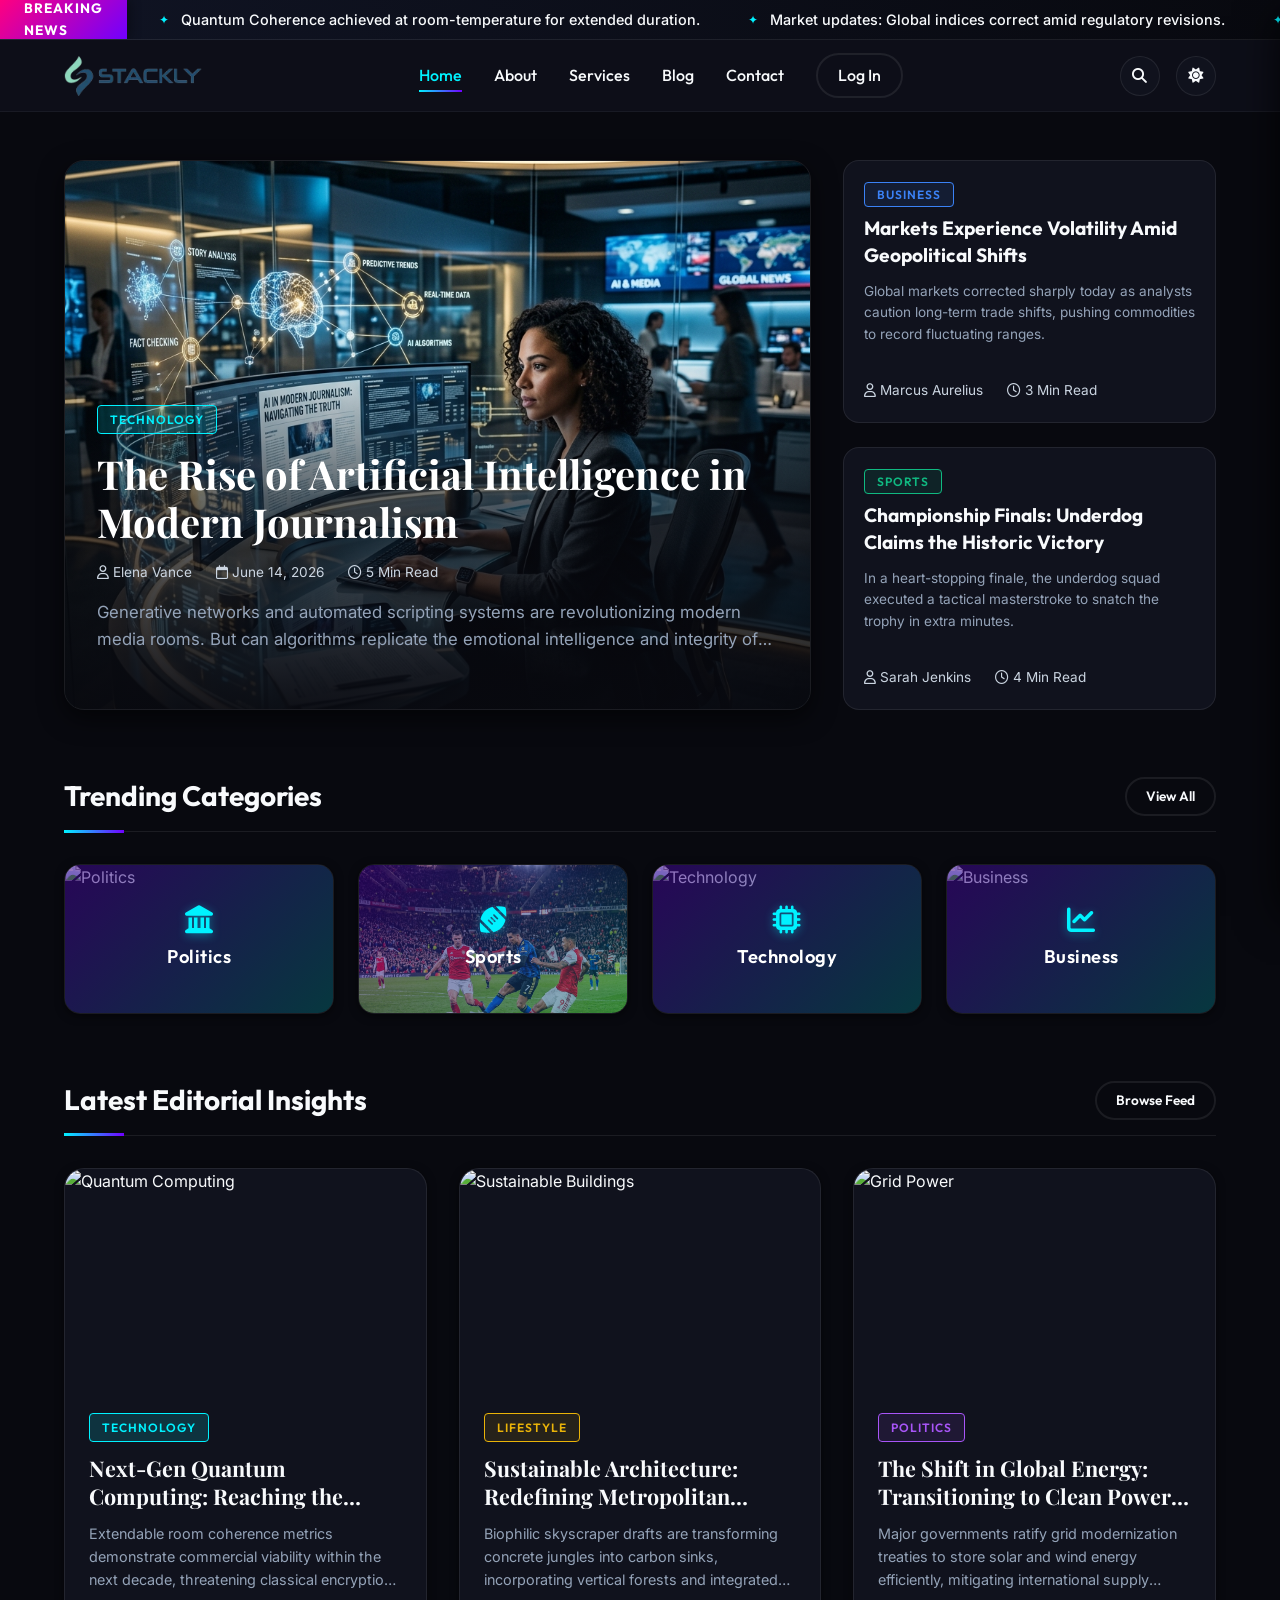
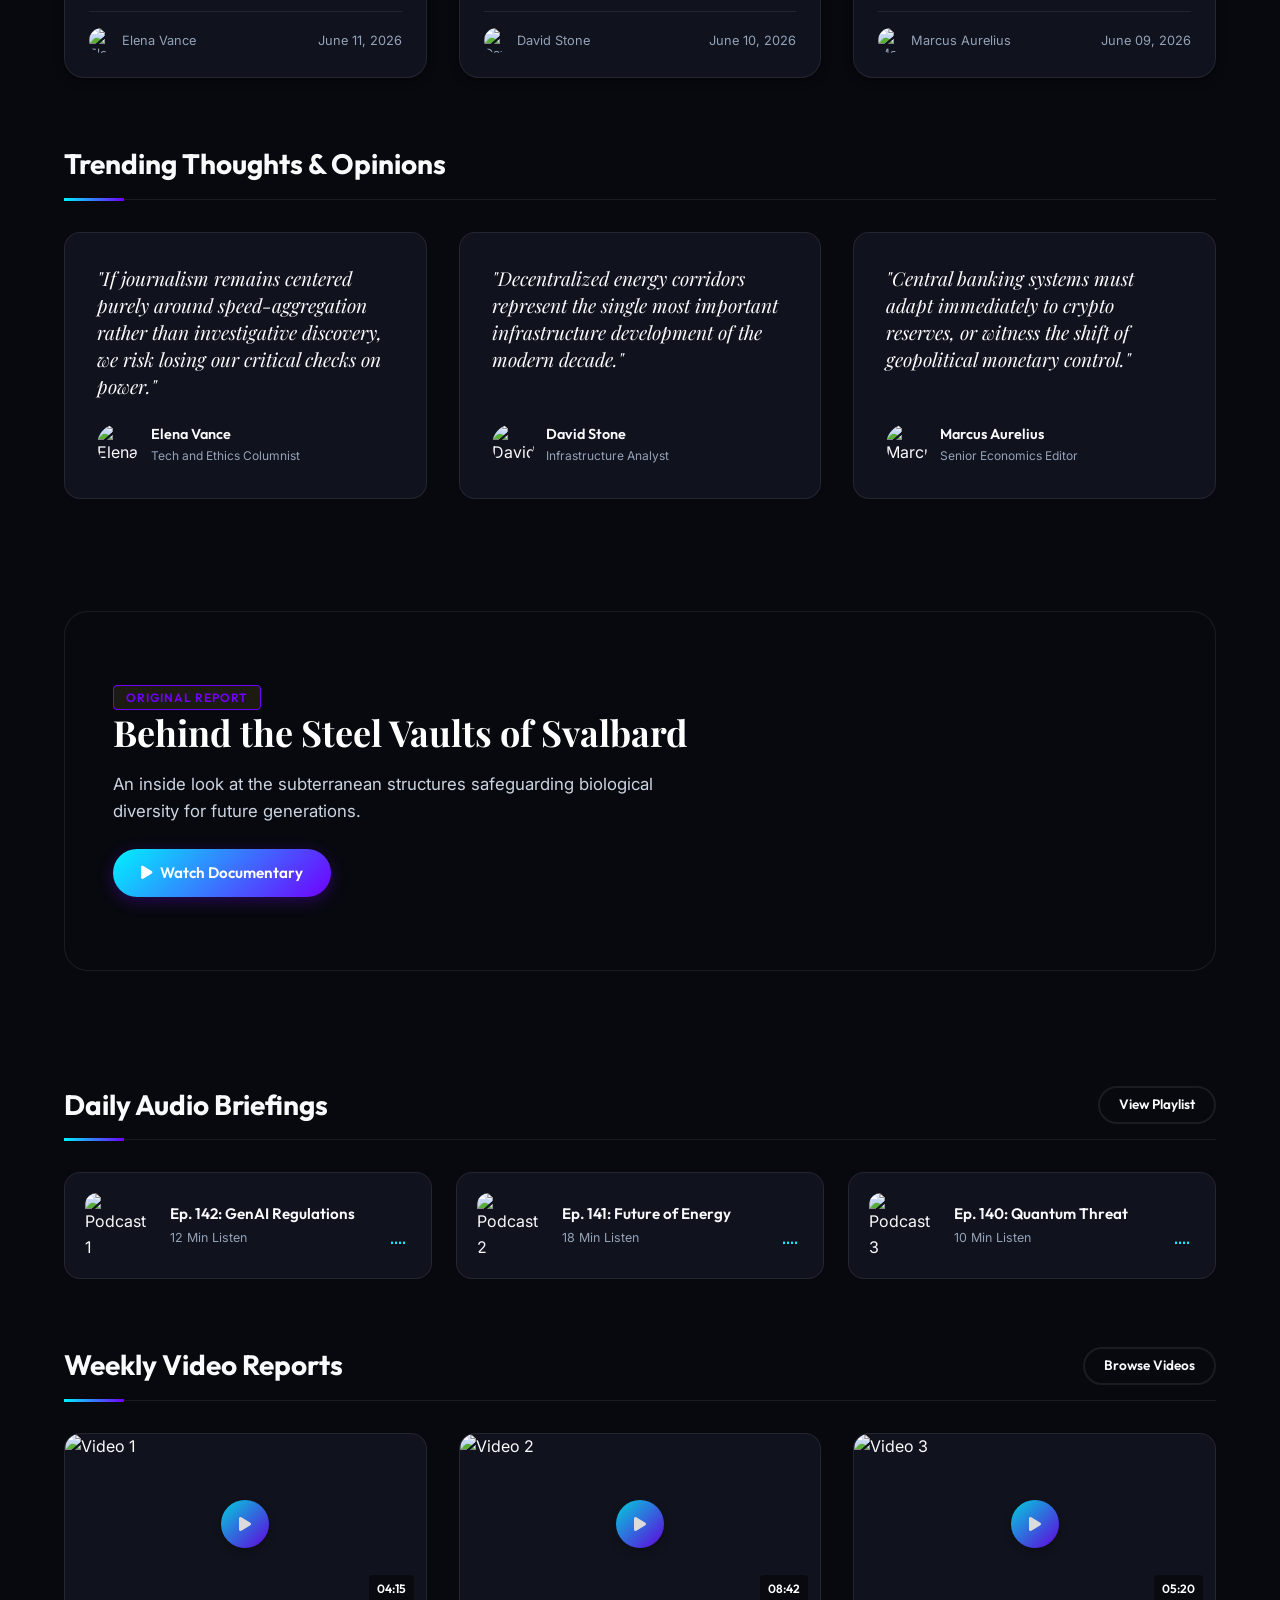
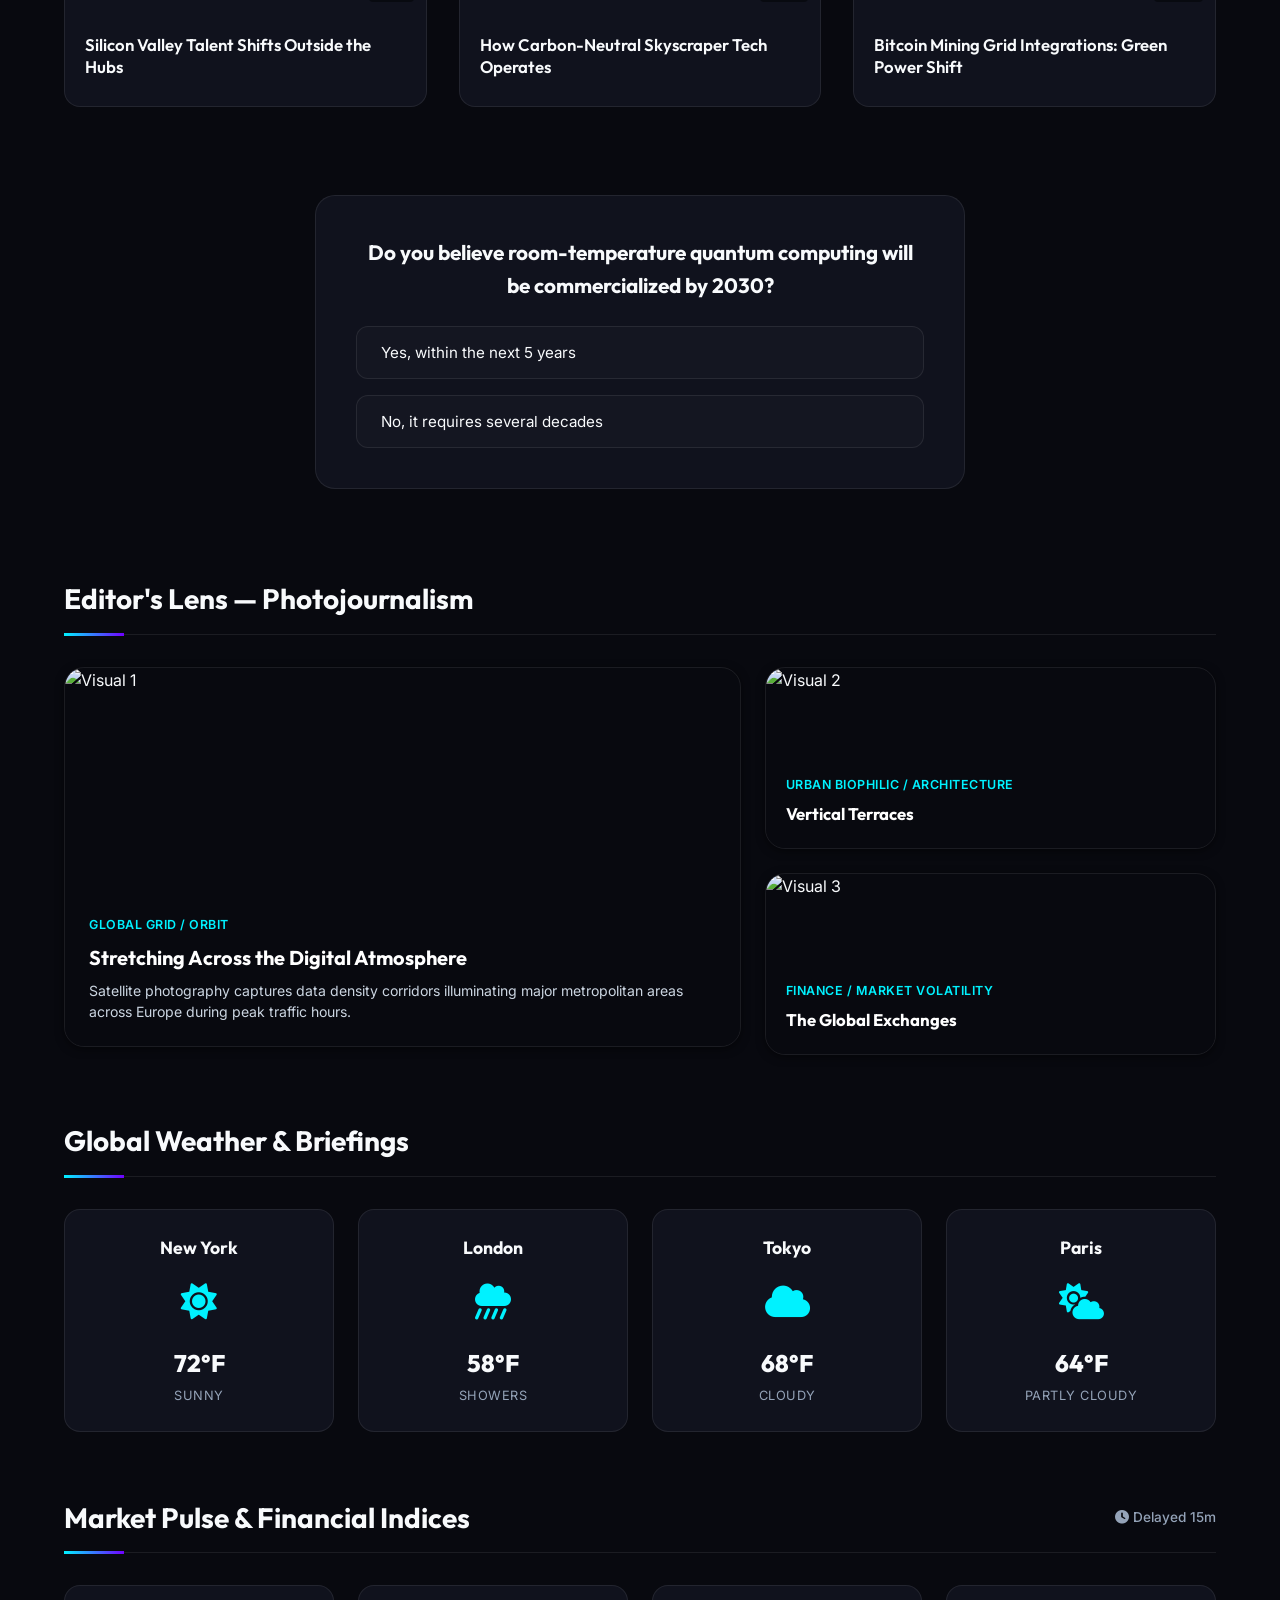
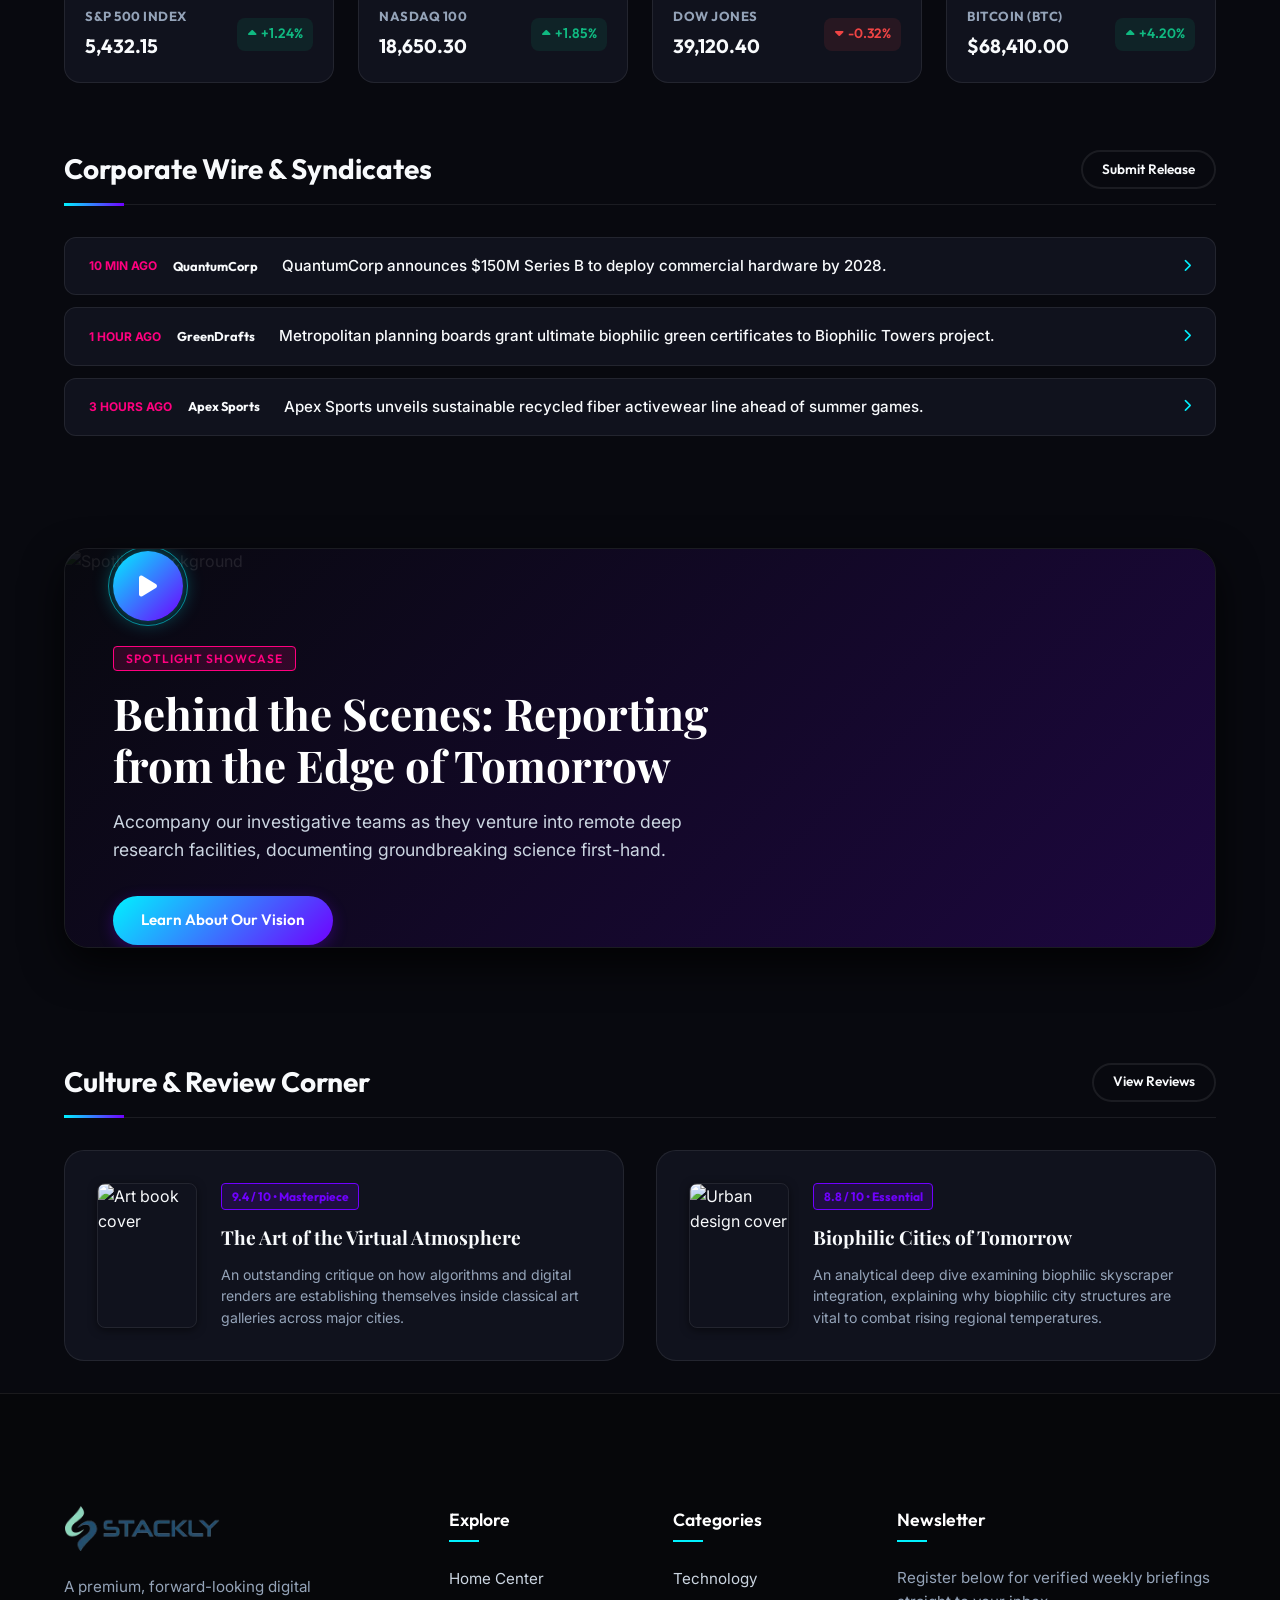
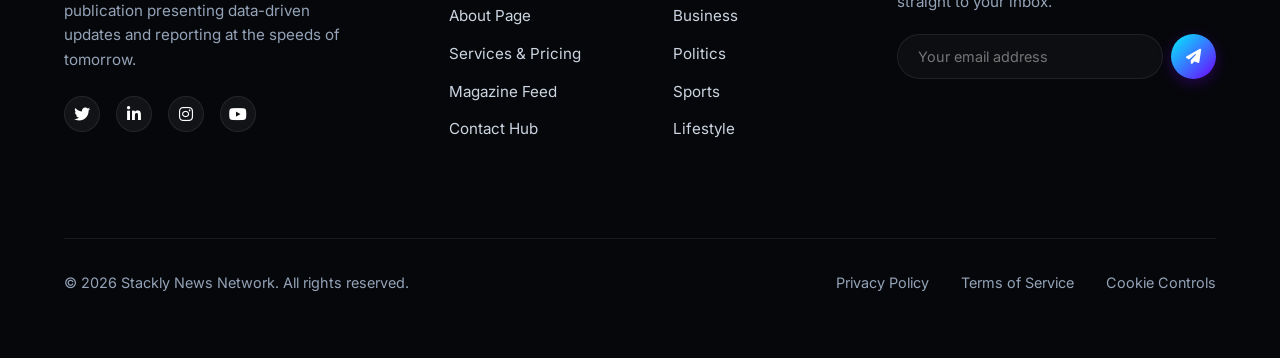
==== commit d2c7b954: "Add files via upload" ====
--- a/index.html
+++ b/index.html
@@ -75,7 +75,10 @@
         <section class="editorial-hero">
             <!-- Main Story -->
             <div class="hero-main" data-id="1">
-                <video class="hero-video" autoplay muted loop playsinline><source src="https://images.pexels.com/videos/2471249/free-video-2471249.mp4" type="video/mp4">Your browser does not support the video tag.</video>
+                <video class="hero-video" autoplay muted loop playsinline poster="images/ai_journalism_hero.png">
+                    <source src="https://videos.pexels.com/video-files/6963744/6963744-uhd_2732_1440_25fps.mp4" type="video/mp4">
+                    Your browser does not support the video tag.
+                </video>
                 <div class="hero-overlay">
                     <span class="category-tag">Technology</span>
                     <h1 class="hero-title">The Rise of Artificial Intelligence in Modern Journalism</h1>
@@ -133,7 +136,7 @@
                 </div>
             </a>
             <a href="blog.html?cat=sports" class="category-card">
-                <img src="https://images.unsplash.com/photo-1508098682722-e99c43a406b2?auto=format&fit=crop&q=80&w=400&fm=webp" alt="Sports">
+                <img src="images/sports_category_soccer.png" alt="Sports">
                 <div class="category-card-overlay"></div>
                 <div class="category-content">
                     <i class="fa-solid fa-football"></i>
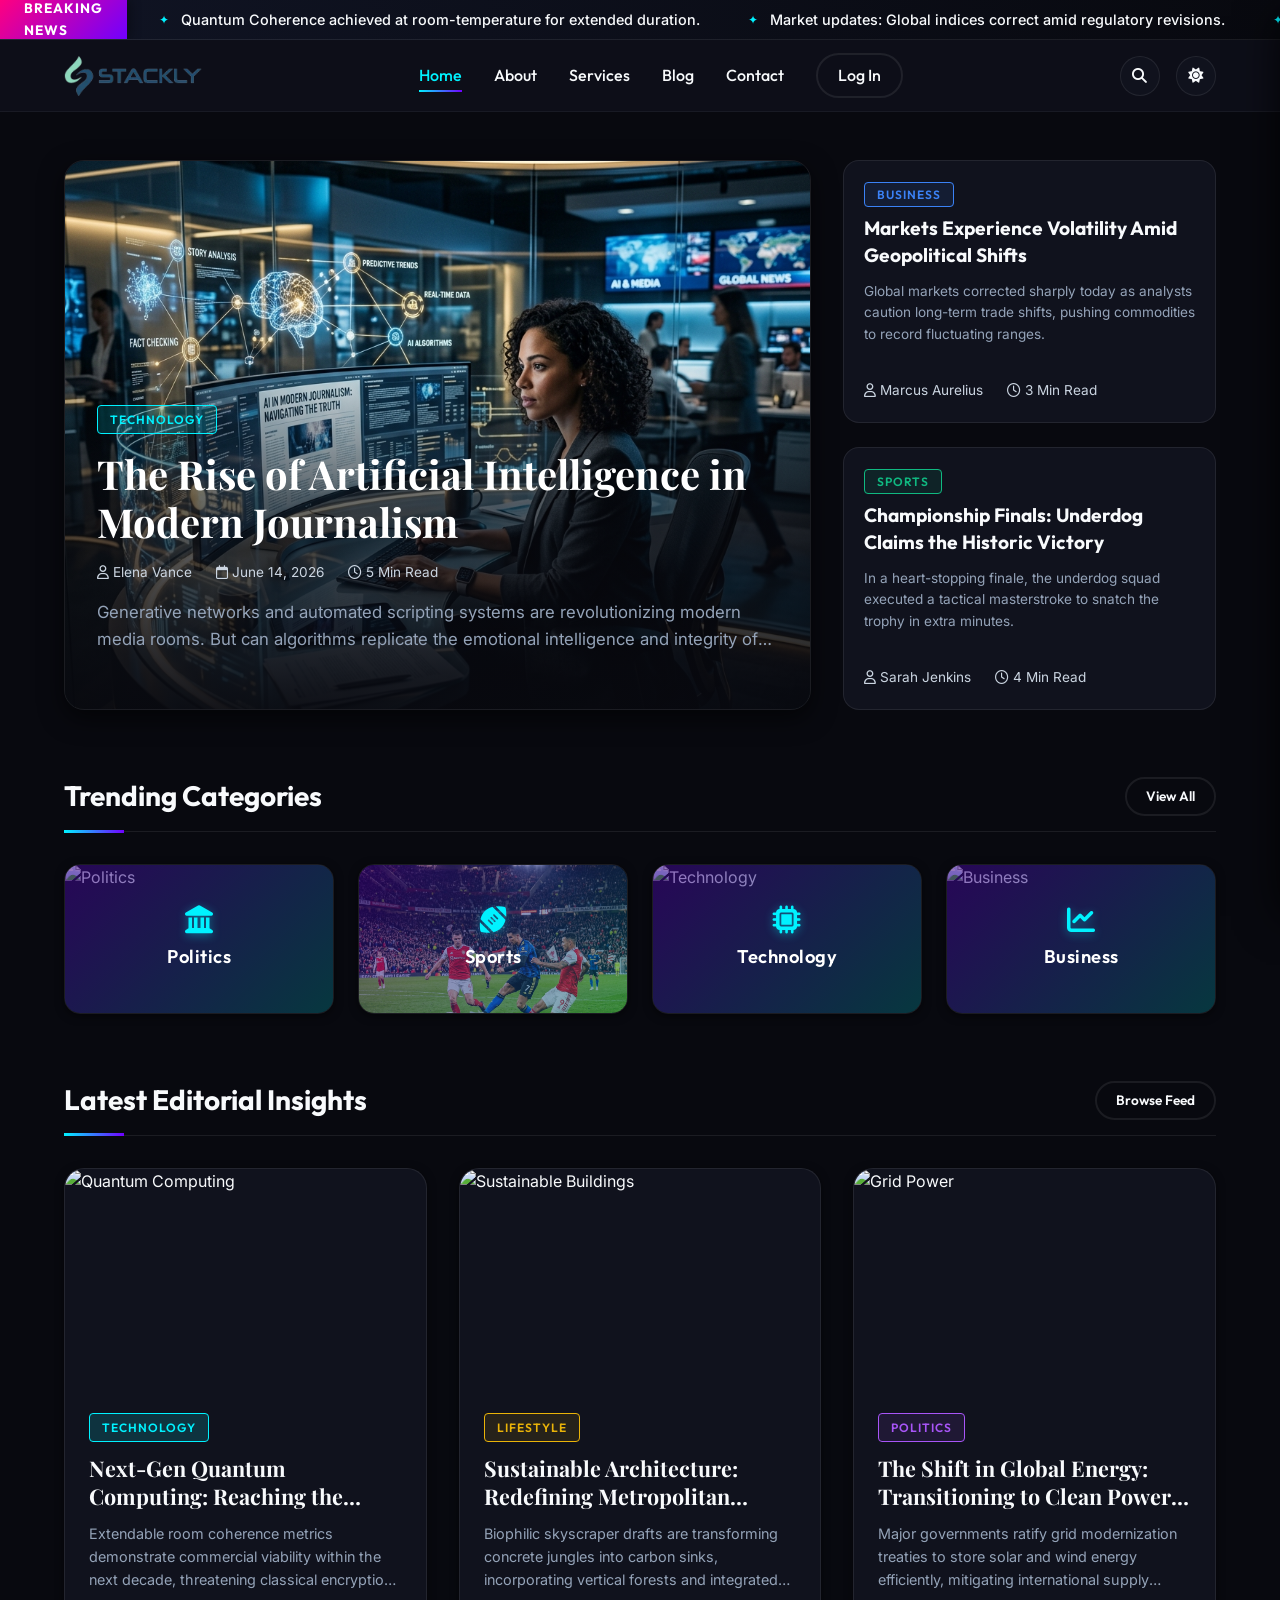
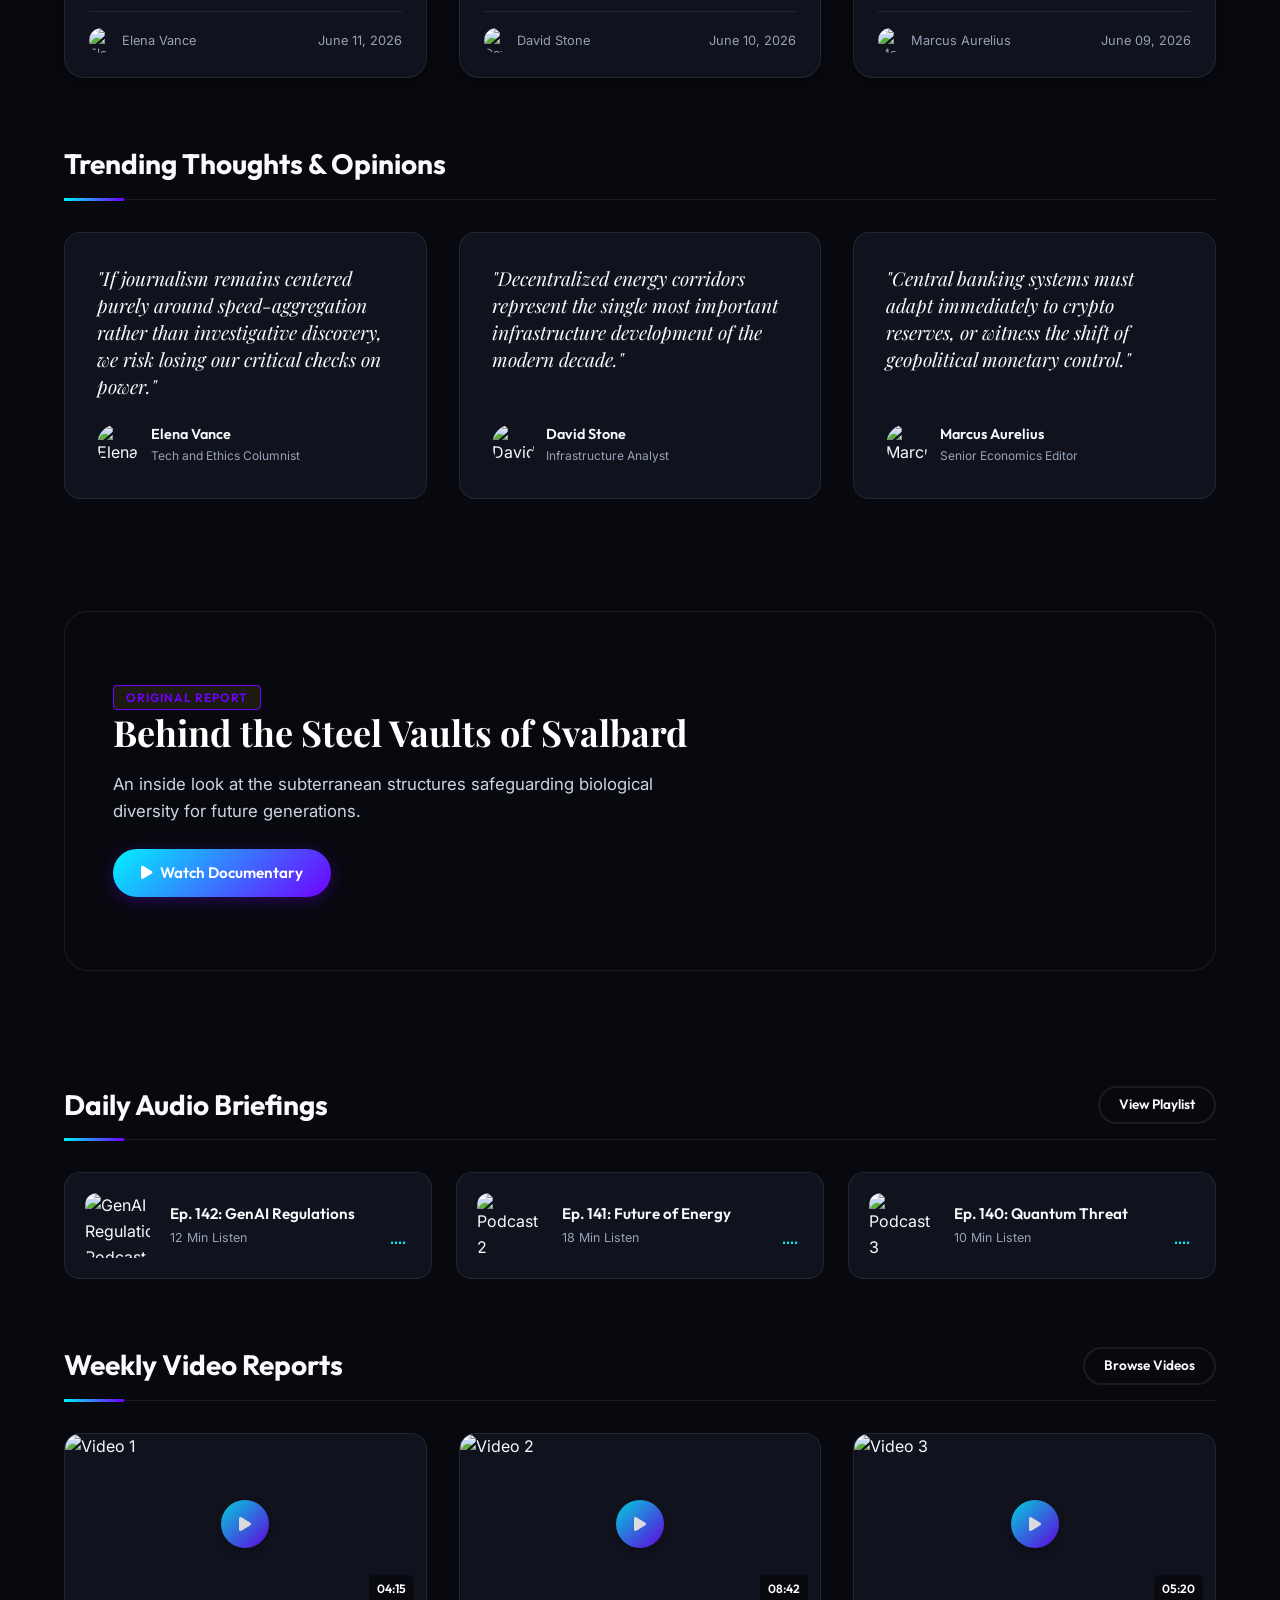
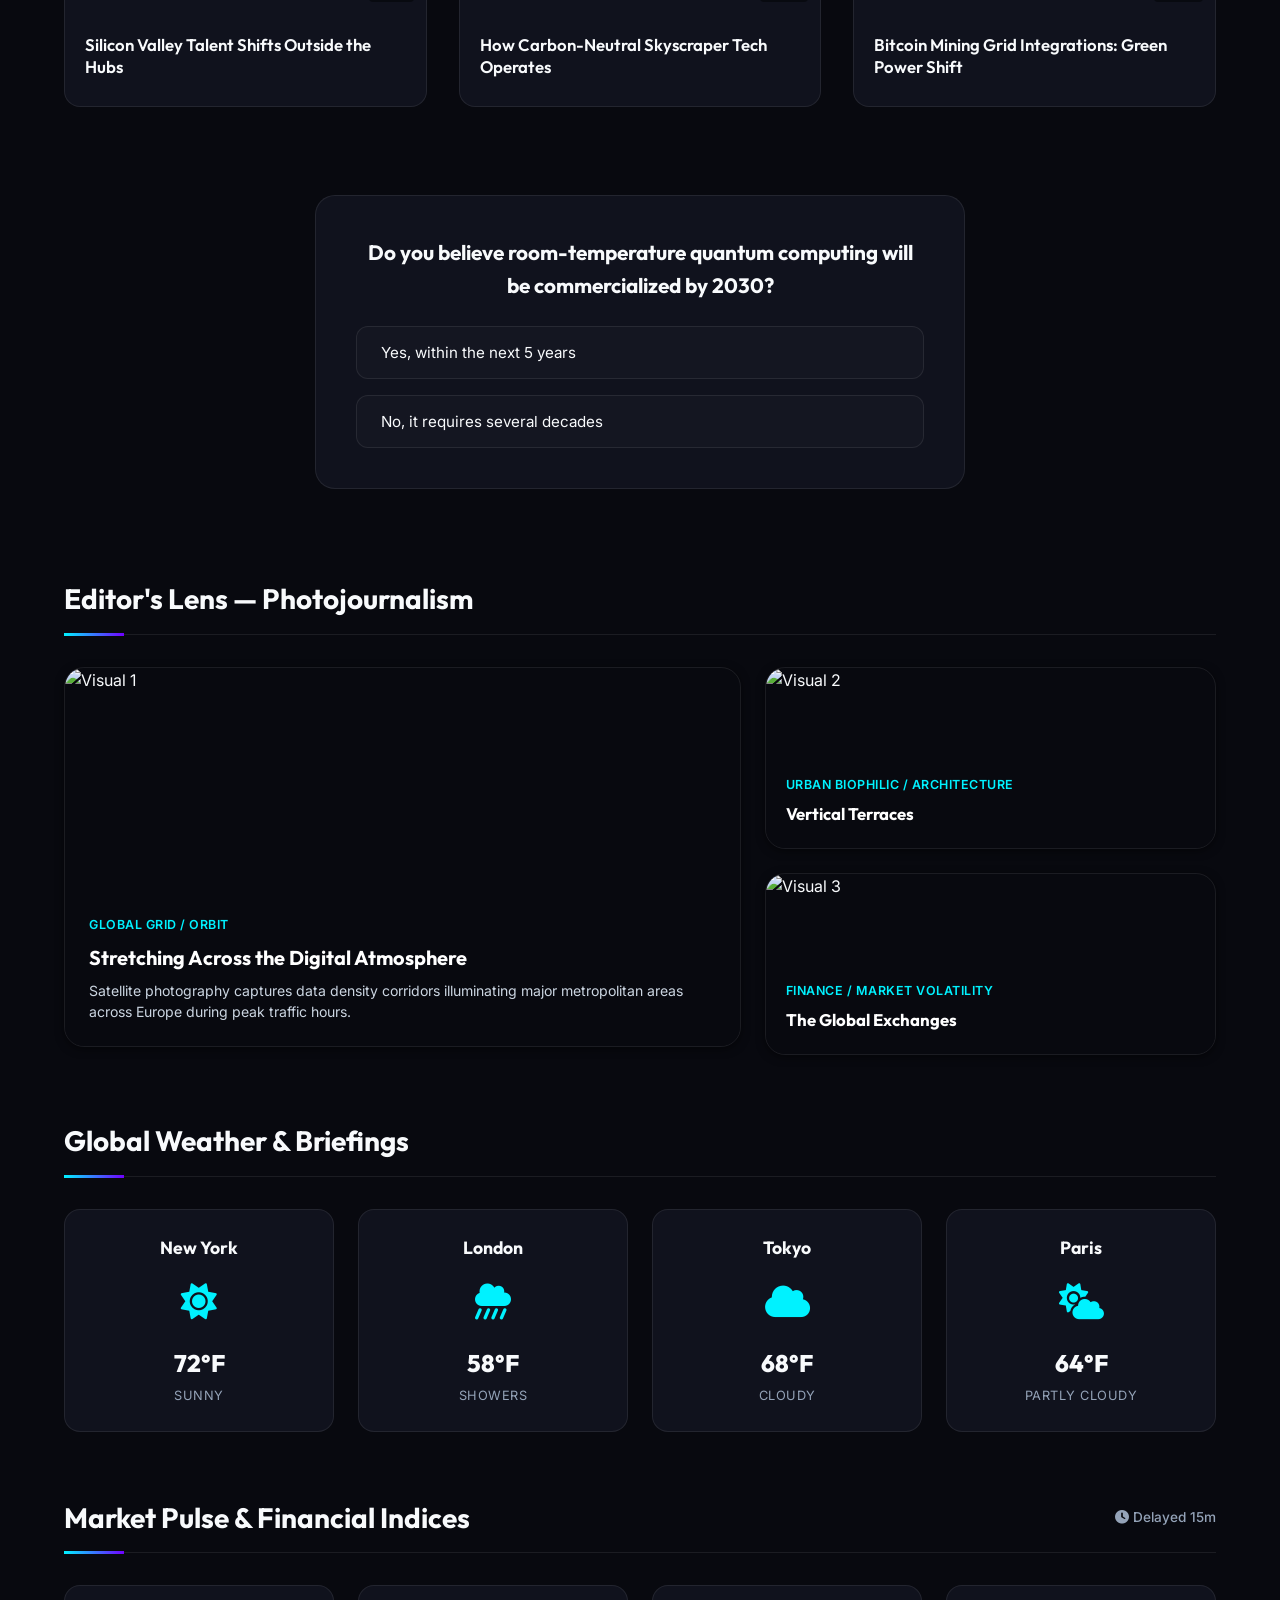
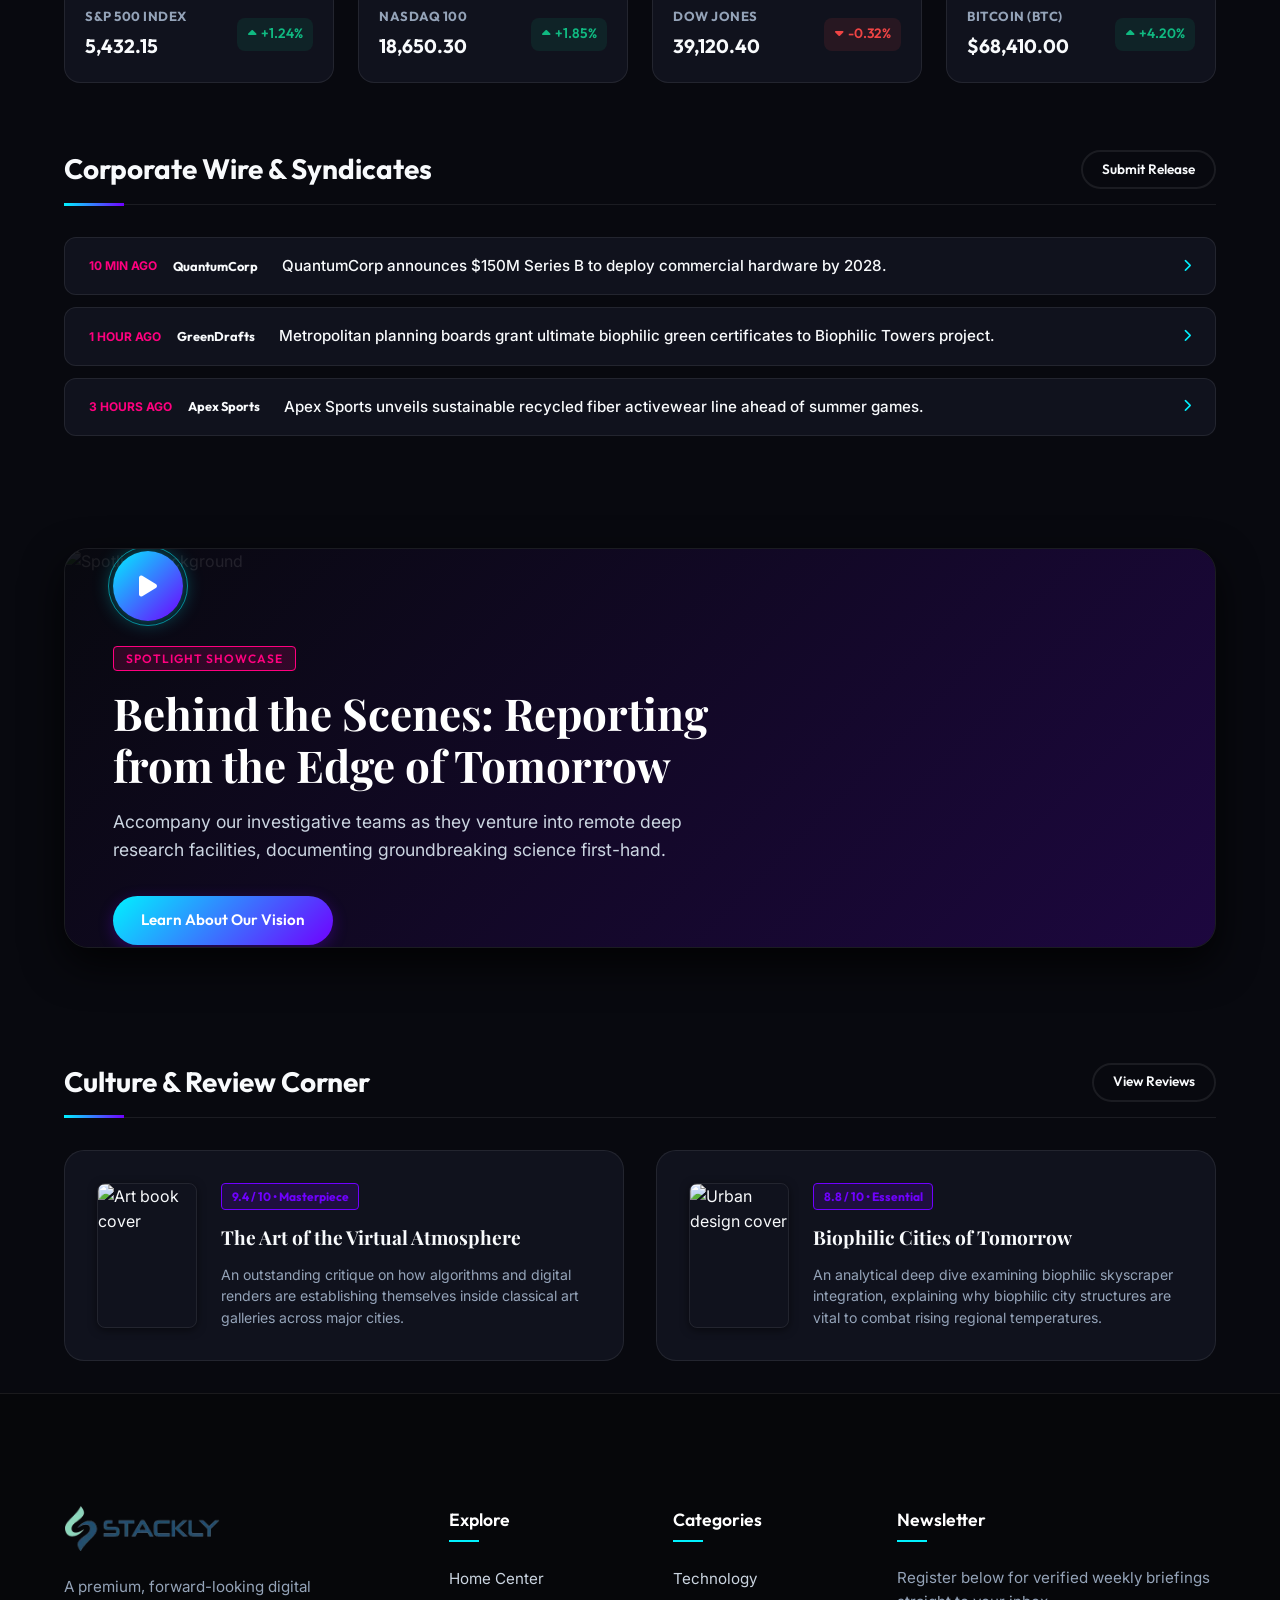
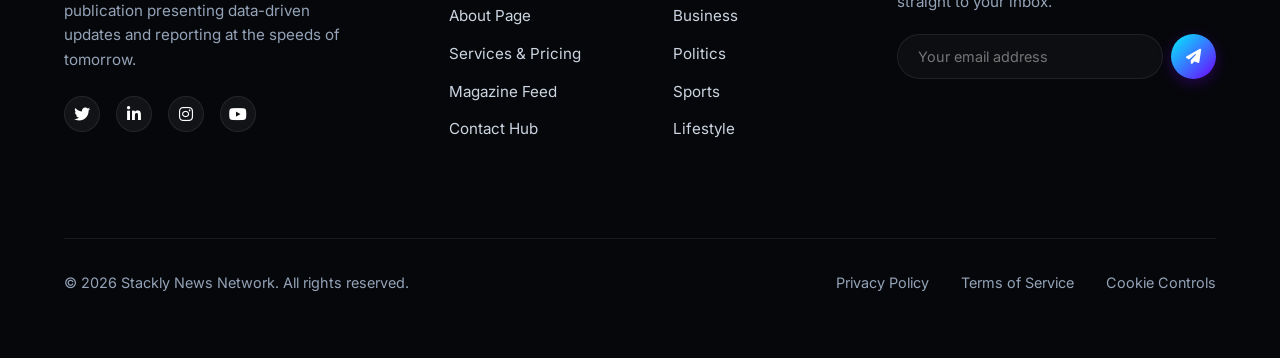
==== commit b025ee2b: "Add files via upload" ====
--- a/index.html
+++ b/index.html
@@ -294,7 +294,7 @@
             <!-- Episode 1 -->
             <div class="audio-card" onclick="alert('Playing Episode 142: GenAI Regulatory Frameworks (Simulation)')">
                 <div class="audio-art-wrap">
-                    <img src="https://images.unsplash.com/photo-1610116306796-6ebd3051c330?auto=format&fit=crop&q=80&w=200&fm=webp" alt="Podcast 1">
+                    <img src="https://images.unsplash.com/photo-1620712943543-bcc4688e7485?auto=format&fit=crop&q=80&w=200&fm=webp" alt="GenAI Regulations Podcast">
                     <div class="audio-play-overlay"><i class="fas fa-play"></i></div>
                 </div>
                 <div class="audio-details">
--- a/css/style.css
+++ b/css/style.css
@@ -97,13 +97,16 @@
     width: 8px;
     height: 8px;
 }
+
 ::-webkit-scrollbar-track {
     background: var(--bg-dark);
 }
+
 ::-webkit-scrollbar-thumb {
     background: var(--border-color);
     border-radius: 4px;
 }
+
 ::-webkit-scrollbar-thumb:hover {
     background: var(--primary);
 }
@@ -1207,11 +1210,11 @@
     box-shadow: var(--shadow-sm);
 }
 
-.toggle-switch input:checked + .toggle-slider {
+.toggle-switch input:checked+.toggle-slider {
     background-color: var(--primary);
 }
 
-.toggle-switch input:checked + .toggle-slider:before {
+.toggle-switch input:checked+.toggle-slider:before {
     transform: translateX(28px);
 }
 
@@ -1722,19 +1725,20 @@
     display: flex;
     align-items: center;
     justify-content: center;
-    padding: 2rem 0;
+    padding: 3rem 1rem;
 }
 
 .auth-container {
-    perspective: 1000px;
+    perspective: 1200px;
     width: 100%;
-    max-width: 440px;
-    height: 580px;
+    max-width: 460px;
+    min-height: 580px;
+    height: auto;
 }
 
 .auth-card {
     width: 100%;
-    height: 100%;
+    min-height: 100%;
     position: relative;
     transform-style: preserve-3d;
     transition: transform 0.8s cubic-bezier(0.175, 0.885, 0.32, 1.275);
@@ -1747,16 +1751,15 @@
 .auth-side {
     position: absolute;
     width: 100%;
-    height: 100%;
     backface-visibility: hidden;
     background: var(--bg-surface);
     border: 1px solid var(--border-color);
-    border-radius: 24px;
-    padding: 3rem 2.5rem;
-    box-shadow: var(--shadow-lg);
+    border-radius: 20px;
+    padding: 2.5rem 2.5rem 2rem;
+    box-shadow: 0 8px 32px rgba(0, 0, 0, 0.25), 0 0 0 1px rgba(255, 255, 255, 0.04);
     display: flex;
     flex-direction: column;
-    justify-content: space-between;
+    gap: 0;
 }
 
 .auth-side-back {
@@ -1765,17 +1768,160 @@
 
 .auth-header {
     text-align: center;
+    margin-bottom: 1.25rem;
 }
 
 .auth-header h2 {
     font-family: var(--font-heading);
-    font-size: 1.75rem;
-    margin-bottom: 0.5rem;
+    font-size: 1.6rem;
+    margin-bottom: 0.35rem;
+    letter-spacing: -0.02em;
 }
 
 .auth-header p {
     color: var(--text-muted);
-    font-size: 0.9rem;
+    font-size: 0.88rem;
+    line-height: 1.4;
+}
+
+/* Role Toggle */
+.role-toggle-wrap {
+    display: flex;
+    gap: 0;
+    background: rgba(255, 255, 255, 0.04);
+    border: 1px solid var(--border-color);
+    border-radius: 12px;
+    padding: 4px;
+    margin-bottom: 1.25rem !important;
+}
+
+body.light-mode .role-toggle-wrap {
+    background: #f1f5f9;
+}
+
+.role-toggle-btn {
+    flex: 1;
+    display: flex;
+    align-items: center;
+    justify-content: center;
+    gap: 0.5rem;
+    padding: 0.6rem 1rem;
+    border: none;
+    border-radius: 10px;
+    cursor: pointer;
+    font-size: 0.88rem;
+    font-weight: 600;
+    color: var(--text-muted);
+    background: transparent;
+    transition: all 0.3s ease;
+}
+
+.role-toggle-btn:hover:not(.active) {
+    color: var(--text-primary);
+    background: rgba(255, 255, 255, 0.06);
+}
+
+.role-toggle-btn.active {
+    background: linear-gradient(135deg, var(--primary), #6366f1);
+    color: #fff;
+    box-shadow: 0 4px 15px rgba(0, 242, 255, 0.25);
+}
+
+body.light-mode .role-toggle-btn.active {
+    box-shadow: 0 4px 15px rgba(0, 150, 200, 0.3);
+}
+
+.role-toggle-btn i {
+    font-size: 0.85rem;
+}
+
+/* Auth Form Groups */
+.auth-side .form-group {
+    margin-bottom: 0.9rem;
+}
+
+.auth-side .form-group label {
+    display: block;
+    font-size: 0.82rem;
+    font-weight: 600;
+    color: var(--text-secondary);
+    margin-bottom: 0.4rem;
+    letter-spacing: 0.02em;
+    text-transform: uppercase;
+}
+
+/* Demo Credentials */
+.demo-credentials {
+    margin-top: 1.25rem;
+    padding: 0.9rem 1.1rem;
+    background: rgba(0, 242, 255, 0.03);
+    border: 1px solid rgba(0, 242, 255, 0.1);
+    border-radius: 10px;
+    text-align: center;
+}
+
+body.light-mode .demo-credentials {
+    background: rgba(0, 150, 200, 0.04);
+    border-color: rgba(0, 150, 200, 0.15);
+}
+
+.demo-credentials .demo-title {
+    display: flex;
+    align-items: center;
+    justify-content: center;
+    gap: 0.4rem;
+    font-size: 0.78rem;
+    font-weight: 700;
+    color: var(--primary);
+    text-transform: uppercase;
+    letter-spacing: 0.06em;
+    margin-bottom: 0.6rem;
+}
+
+.demo-credentials .demo-list {
+    display: flex;
+    flex-direction: column;
+    gap: 0.35rem;
+    list-style: none;
+    padding: 0;
+    margin: 0;
+}
+
+.demo-credentials .demo-list li {
+    display: flex;
+    align-items: center;
+    justify-content: center;
+    gap: 0.6rem;
+    font-size: 0.8rem;
+    color: var(--text-muted);
+}
+
+.demo-credentials .demo-list li .demo-role {
+    font-weight: 700;
+    color: var(--text-secondary);
+    min-width: 48px;
+    text-align: right;
+}
+
+.demo-credentials .demo-list li .demo-creds {
+    font-family: 'Courier New', monospace;
+    font-size: 0.78rem;
+    color: var(--text-muted);
+    background: rgba(255, 255, 255, 0.04);
+    padding: 0.15rem 0.6rem;
+    border-radius: 4px;
+    letter-spacing: 0.02em;
+}
+
+body.light-mode .demo-credentials .demo-list li .demo-creds {
+    background: rgba(0, 0, 0, 0.04);
+}
+
+/* Auth Submit Button */
+.auth-side .btn-primary {
+    font-weight: 600;
+    letter-spacing: 0.02em;
+    font-size: 0.95rem;
 }
 
 .auth-social {
@@ -1824,13 +1970,70 @@
 
 .auth-footer {
     text-align: center;
-    font-size: 0.9rem;
+    font-size: 0.88rem;
     color: var(--text-muted);
+    margin-top: 1.5rem;
+    padding-top: 1rem;
+    border-top: 1px solid rgba(255, 255, 255, 0.06);
+}
+
+body.light-mode .auth-footer {
+    border-top-color: rgba(0, 0, 0, 0.06);
 }
 
 .auth-footer a {
     color: var(--primary);
     font-weight: 600;
+}
+
+/* Remember / Forgot row */
+.auth-remember-row {
+    display: flex;
+    justify-content: space-between;
+    align-items: center;
+    font-size: 0.84rem;
+    margin-bottom: 1.25rem;
+}
+
+.auth-remember-row label {
+    display: flex;
+    align-items: center;
+    gap: 0.45rem;
+    cursor: pointer;
+    color: var(--text-secondary);
+    text-transform: none !important;
+    font-weight: 500 !important;
+    letter-spacing: 0 !important;
+    margin-bottom: 0 !important;
+}
+
+.auth-remember-row a {
+    color: var(--primary);
+    font-weight: 500;
+    transition: opacity 0.2s;
+}
+
+.auth-remember-row a:hover {
+    opacity: 0.8;
+}
+
+/* Pass visibility toggle */
+.pass-toggle-btn {
+    position: absolute;
+    right: 0.9rem;
+    top: 50%;
+    transform: translateY(25%);
+    background: none;
+    border: none;
+    color: var(--text-muted);
+    cursor: pointer;
+    padding: 0.25rem;
+    font-size: 0.9rem;
+    transition: color 0.2s;
+}
+
+.pass-toggle-btn:hover {
+    color: var(--primary);
 }
 
 /* --- 404 Error Page --- */
@@ -2074,18 +2277,35 @@
 
 /* --- Keyframe Animations --- */
 @keyframes ticker {
-    0% { transform: translate3d(0, 0, 0); }
-    100% { transform: translate3d(-50%, 0, 0); }
+    0% {
+        transform: translate3d(0, 0, 0);
+    }
+
+    100% {
+        transform: translate3d(-50%, 0, 0);
+    }
 }
 
 @keyframes pulse {
-    0% { transform: scale(1); opacity: 0.8; }
-    100% { transform: scale(1.3); opacity: 0; }
+    0% {
+        transform: scale(1);
+        opacity: 0.8;
+    }
+
+    100% {
+        transform: scale(1.3);
+        opacity: 0;
+    }
 }
 
 @keyframes floating {
-    0% { transform: translateY(0) rotate(0deg); }
-    100% { transform: translateY(-15px) rotate(5deg); }
+    0% {
+        transform: translateY(0) rotate(0deg);
+    }
+
+    100% {
+        transform: translateY(-15px) rotate(5deg);
+    }
 }
 
 /* --- Media Queries --- */
@@ -2093,14 +2313,17 @@
     .editorial-hero {
         grid-template-columns: 1fr;
     }
+
     .hero-main {
         height: 480px;
     }
+
     .pricing-grid,
     .news-grid,
     .values-grid {
         grid-template-columns: repeat(2, 1fr);
     }
+
     .footer-grid {
         grid-template-columns: 1fr 1fr;
         gap: 3rem;
@@ -2114,7 +2337,8 @@
 
     nav {
         position: fixed;
-        top: 60px; /* Header height offset */
+        top: 60px;
+        /* Header height offset */
         left: -100%;
         width: 100%;
         height: calc(100vh - 60px);
@@ -2327,14 +2551,30 @@
     animation: wave 1s ease-in-out infinite alternate;
 }
 
-.audio-card:hover .audio-wave span:nth-child(1) { animation-delay: -0.2s; }
-.audio-card:hover .audio-wave span:nth-child(2) { animation-delay: -0.6s; }
-.audio-card:hover .audio-wave span:nth-child(3) { animation-delay: -0.4s; }
-.audio-card:hover .audio-wave span:nth-child(4) { animation-delay: -0.8s; }
+.audio-card:hover .audio-wave span:nth-child(1) {
+    animation-delay: -0.2s;
+}
+
+.audio-card:hover .audio-wave span:nth-child(2) {
+    animation-delay: -0.6s;
+}
+
+.audio-card:hover .audio-wave span:nth-child(3) {
+    animation-delay: -0.4s;
+}
+
+.audio-card:hover .audio-wave span:nth-child(4) {
+    animation-delay: -0.8s;
+}
 
 @keyframes wave {
-    0% { transform: scaleY(0.2); }
-    100% { transform: scaleY(1); }
+    0% {
+        transform: scaleY(0.2);
+    }
+
+    100% {
+        transform: scaleY(1);
+    }
 }
 
 /* --- Editor's Lens Photojournalism Showcase --- */
@@ -2961,16 +3201,20 @@
     .audio-briefings-grid {
         grid-template-columns: repeat(2, 1fr);
     }
+
     .market-pulse-grid {
         grid-template-columns: repeat(2, 1fr);
     }
+
     .opinion-grid,
     .video-digest-grid {
         grid-template-columns: repeat(2, 1fr);
     }
+
     .weather-grid {
         grid-template-columns: repeat(2, 1fr);
     }
+
     .culture-grid {
         grid-template-columns: 1fr;
     }
@@ -2980,48 +3224,48 @@
     .audio-briefings-grid {
         grid-template-columns: 1fr;
     }
-    
+
     .lens-showcase {
         grid-template-columns: 1fr;
     }
-    
+
     .lens-card {
         height: 320px;
     }
-    
+
     .lens-side-card {
         height: 180px;
     }
-    
+
     .opinion-grid,
     .video-digest-grid,
     .weather-grid {
         grid-template-columns: 1fr;
     }
-    
+
     .wire-item {
         flex-direction: column;
         align-items: flex-start;
         gap: 0.5rem;
     }
-    
+
     .wire-title {
         white-space: normal;
         display: -webkit-box;
         -webkit-line-clamp: 2;
         -webkit-box-orient: vertical;
     }
-    
+
     .culture-card {
         flex-direction: column;
         align-items: center;
         text-align: center;
     }
-    
+
     .culture-score {
         align-self: center;
     }
-    
+
     .doc-parallax {
         padding: 2rem;
         height: auto;
@@ -3033,7 +3277,635 @@
     .market-pulse-grid {
         grid-template-columns: 1fr;
     }
-}
-
-
-
+}
+/* ==========================================================================
+   ROLE TOGGLES
+   ========================================================================== */
+.role-toggle-wrap {
+    display: flex;
+    background: rgba(255, 255, 255, 0.05);
+    border-radius: 8px;
+    padding: 4px;
+    border: 1px solid rgba(255, 255, 255, 0.1);
+}
+
+.role-toggle-btn {
+    flex: 1;
+    background: transparent;
+    border: none;
+    color: var(--text-muted);
+    padding: 0.6rem;
+    border-radius: 6px;
+    cursor: pointer;
+    font-size: 0.9rem;
+    font-weight: 500;
+    transition: all 0.3s ease;
+    display: flex;
+    align-items: center;
+    justify-content: center;
+    gap: 0.4rem;
+}
+
+.role-toggle-btn.active {
+    background: var(--primary);
+    color: white;
+    box-shadow: 0 4px 10px rgba(0, 242, 255, 0.2);
+}
+
+.role-toggle-btn:hover:not(.active) {
+    color: var(--text-light);
+    background: rgba(255, 255, 255, 0.05);
+}
+
+body.light-mode .role-toggle-wrap {
+    background: rgba(0, 0, 0, 0.03);
+    border-color: rgba(0, 0, 0, 0.05);
+}
+
+body.light-mode .role-toggle-btn {
+    color: var(--text-dark);
+}
+
+body.light-mode .role-toggle-btn.active {
+    color: white;
+}
+
+body.light-mode .role-toggle-btn:hover:not(.active) {
+    background: rgba(0, 0, 0, 0.03);
+}
+
+/* ==========================================================================
+   DASHBOARD LAYOUT (Restored)
+   ========================================================================== */
+.dash-layout {
+    display: flex;
+    min-height: 100vh;
+    background-color: var(--bg-dark);
+}
+
+body.light-mode .dash-layout {
+    background-color: var(--bg-light);
+}
+
+.dash-sidebar {
+    width: 260px;
+    background: rgba(10, 15, 26, 0.8);
+    backdrop-filter: blur(20px);
+    border-right: 1px solid var(--glass-border);
+    position: fixed;
+    height: 100vh;
+    display: flex;
+    flex-direction: column;
+    z-index: 100;
+    transition: transform 0.3s ease;
+}
+
+body.light-mode .dash-sidebar {
+    background: rgba(255, 255, 255, 0.9);
+}
+
+.dash-sidebar-header {
+    padding: 1.5rem;
+    display: flex;
+    align-items: center;
+    justify-content: space-between;
+    border-bottom: 1px solid var(--glass-border);
+}
+
+.dash-sidebar-header .logo img {
+    height: 28px;
+}
+
+.dash-role-badge {
+    font-size: 0.7rem;
+    padding: 0.25rem 0.5rem;
+    border-radius: 4px;
+    font-weight: 600;
+    text-transform: uppercase;
+    letter-spacing: 0.5px;
+}
+
+.dash-role-badge.admin-badge {
+    background: rgba(16, 185, 129, 0.15);
+    color: #10b981;
+    border: 1px solid rgba(16, 185, 129, 0.3);
+}
+
+.dash-role-badge.user-badge {
+    background: rgba(0, 242, 255, 0.15);
+    color: var(--primary);
+    border: 1px solid rgba(0, 242, 255, 0.3);
+}
+
+.dash-nav {
+    padding: 1.5rem 1rem;
+    flex: 1;
+    display: flex;
+    flex-direction: column;
+    gap: 0.5rem;
+}
+
+.dash-nav-item {
+    display: flex;
+    align-items: center;
+    gap: 1rem;
+    padding: 0.8rem 1rem;
+    border-radius: 8px;
+    color: var(--text-muted);
+    text-decoration: none;
+    transition: all 0.3s ease;
+    font-weight: 500;
+}
+
+body.light-mode .dash-nav-item {
+    color: var(--text-dark);
+}
+
+.dash-nav-item:hover, .dash-nav-item.active {
+    background: rgba(255, 255, 255, 0.05);
+    color: var(--text-light);
+}
+
+body.light-mode .dash-nav-item:hover, body.light-mode .dash-nav-item.active {
+    background: rgba(0, 0, 0, 0.05);
+    color: var(--primary);
+}
+
+.dash-nav-item.active {
+    background: var(--primary);
+    color: white !important;
+}
+
+.dash-nav-item i {
+    width: 20px;
+    text-align: center;
+}
+
+.dash-sidebar-footer {
+    padding: 1.5rem;
+    border-top: 1px solid var(--glass-border);
+}
+
+.dash-user-info {
+    display: flex;
+    align-items: center;
+    gap: 1rem;
+    margin-bottom: 1rem;
+}
+
+.dash-user-avatar {
+    width: 40px;
+    height: 40px;
+    border-radius: 50%;
+    background: linear-gradient(135deg, var(--primary), var(--secondary));
+    display: flex;
+    align-items: center;
+    justify-content: center;
+    font-size: 1.2rem;
+    color: white;
+}
+
+.dash-user-info h4 {
+    font-size: 0.95rem;
+    margin-bottom: 0.1rem;
+}
+
+.dash-user-info p {
+    font-size: 0.75rem;
+    color: var(--text-muted);
+}
+
+.dash-logout-btn {
+    width: 100%;
+    padding: 0.6rem;
+    font-size: 0.85rem;
+}
+
+.dash-main {
+    flex: 1;
+    margin-left: 260px;
+    min-height: 100vh;
+    padding-bottom: 2rem;
+    display: flex;
+    flex-direction: column;
+}
+
+.dash-topbar {
+    height: 70px;
+    padding: 0 2rem;
+    display: flex;
+    align-items: center;
+    justify-content: space-between;
+    background: rgba(10, 15, 26, 0.6);
+    backdrop-filter: blur(10px);
+    border-bottom: 1px solid var(--glass-border);
+    position: sticky;
+    top: 0;
+    z-index: 90;
+}
+
+body.light-mode .dash-topbar {
+    background: rgba(255, 255, 255, 0.8);
+}
+
+.dash-topbar-left {
+    display: flex;
+    align-items: center;
+    gap: 1rem;
+}
+
+.dash-page-title {
+    font-size: 1.25rem;
+    font-weight: 600;
+}
+
+.dash-topbar-right {
+    display: flex;
+    align-items: center;
+    gap: 1rem;
+}
+
+.dash-notification-bell {
+    position: relative;
+}
+
+.notification-dot {
+    position: absolute;
+    top: 6px;
+    right: 8px;
+    width: 8px;
+    height: 8px;
+    background: #ef4444;
+    border-radius: 50%;
+    border: 2px solid var(--bg-dark);
+}
+
+body.light-mode .notification-dot {
+    border-color: var(--bg-light);
+}
+
+.dash-section {
+    display: none;
+    padding: 2rem;
+    animation: fadeIn 0.3s ease;
+    flex: 1;
+}
+
+.dash-section.active {
+    display: block;
+}
+
+.dash-section-header-bar {
+    display: flex;
+    justify-content: space-between;
+    align-items: center;
+    margin-bottom: 2rem;
+}
+
+.dash-section-header-bar h2 {
+    font-size: 1.5rem;
+    display: flex;
+    align-items: center;
+    gap: 0.75rem;
+}
+
+.dash-section-header-bar h2 i {
+    color: var(--primary);
+}
+
+.dash-subtitle {
+    font-size: 1.1rem;
+    margin-bottom: 1rem;
+    color: var(--text-light);
+    display: flex;
+    align-items: center;
+    gap: 0.5rem;
+}
+
+body.light-mode .dash-subtitle {
+    color: var(--text-dark);
+}
+
+/* Dashboard Grid System */
+.dash-stats-grid {
+    display: grid;
+    grid-template-columns: repeat(auto-fit, minmax(220px, 1fr));
+    gap: 1.5rem;
+    margin-bottom: 2rem;
+}
+
+.dash-stat-card {
+    background: var(--glass-bg);
+    border: 1px solid var(--glass-border);
+    border-radius: 12px;
+    padding: 1.5rem;
+    display: flex;
+    align-items: flex-start;
+    gap: 1.25rem;
+    transition: transform 0.3s ease, box-shadow 0.3s ease;
+}
+
+.dash-stat-card:hover {
+    transform: translateY(-5px);
+    box-shadow: 0 10px 30px rgba(0, 0, 0, 0.2);
+}
+
+.dash-stat-icon {
+    width: 48px;
+    height: 48px;
+    border-radius: 12px;
+    display: flex;
+    align-items: center;
+    justify-content: center;
+    font-size: 1.5rem;
+    color: white;
+    flex-shrink: 0;
+}
+
+.dash-stat-info p {
+    font-size: 0.85rem;
+    color: var(--text-muted);
+    margin-bottom: 0.25rem;
+}
+
+.dash-stat-info h3 {
+    font-size: 1.5rem;
+    margin-bottom: 0.5rem;
+}
+
+.dash-stat-change {
+    font-size: 0.75rem;
+    font-weight: 500;
+    display: inline-flex;
+    align-items: center;
+    gap: 0.25rem;
+}
+
+.dash-stat-change.up { color: #10b981; }
+.dash-stat-change.down { color: #ef4444; }
+
+/* Tables */
+.dash-table-wrap {
+    background: var(--glass-bg);
+    border: 1px solid var(--glass-border);
+    border-radius: 12px;
+    padding: 1.5rem;
+    margin-bottom: 2rem;
+}
+
+.dash-table-header {
+    display: flex;
+    justify-content: space-between;
+    align-items: center;
+    margin-bottom: 1.5rem;
+}
+
+.dash-table-scroll {
+    overflow-x: auto;
+}
+
+.dash-table {
+    width: 100%;
+    border-collapse: collapse;
+    font-size: 0.9rem;
+}
+
+.dash-table th, .dash-table td {
+    padding: 1rem;
+    text-align: left;
+    border-bottom: 1px solid var(--glass-border);
+}
+
+.dash-table th {
+    color: var(--text-muted);
+    font-weight: 500;
+    text-transform: uppercase;
+    font-size: 0.75rem;
+    letter-spacing: 0.5px;
+}
+
+.dash-table tbody tr:hover {
+    background: rgba(255, 255, 255, 0.02);
+}
+
+body.light-mode .dash-table tbody tr:hover {
+    background: rgba(0, 0, 0, 0.02);
+}
+
+.dash-table-title {
+    font-weight: 500;
+    max-width: 250px;
+    white-space: nowrap;
+    overflow: hidden;
+    text-overflow: ellipsis;
+}
+
+/* Badges */
+.dash-cat-badge {
+    padding: 0.2rem 0.6rem;
+    border-radius: 20px;
+    font-size: 0.7rem;
+    font-weight: 600;
+    border: 1px solid transparent;
+}
+
+.dash-cat-badge.tech { background: rgba(0, 242, 255, 0.1); color: #00f2ff; border-color: rgba(0, 242, 255, 0.2); }
+.dash-cat-badge.business { background: rgba(59, 130, 246, 0.1); color: #3b82f6; border-color: rgba(59, 130, 246, 0.2); }
+.dash-cat-badge.sports { background: rgba(16, 185, 129, 0.1); color: #10b981; border-color: rgba(16, 185, 129, 0.2); }
+.dash-cat-badge.lifestyle { background: rgba(234, 179, 8, 0.1); color: #eab308; border-color: rgba(234, 179, 8, 0.2); }
+.dash-cat-badge.politics { background: rgba(168, 85, 247, 0.1); color: #a855f7; border-color: rgba(168, 85, 247, 0.2); }
+
+.dash-status-badge {
+    padding: 0.2rem 0.6rem;
+    border-radius: 4px;
+    font-size: 0.7rem;
+    font-weight: 500;
+}
+
+.dash-status-badge.published { background: rgba(16, 185, 129, 0.15); color: #10b981; }
+.dash-status-badge.draft { background: rgba(255, 255, 255, 0.1); color: var(--text-muted); }
+.dash-status-badge.review { background: rgba(245, 158, 11, 0.15); color: #f59e0b; }
+
+body.light-mode .dash-status-badge.draft { background: rgba(0, 0, 0, 0.1); color: var(--text-dark); }
+
+.dash-table-actions button {
+    background: none;
+    border: none;
+    color: var(--text-muted);
+    cursor: pointer;
+    font-size: 0.9rem;
+    margin-right: 0.5rem;
+    transition: color 0.3s ease;
+}
+
+.dash-table-actions button:hover {
+    color: var(--primary);
+}
+
+/* User Dashboard Extras */
+.user-welcome-banner {
+    background: linear-gradient(135deg, rgba(0, 242, 255, 0.1), rgba(0, 98, 255, 0.05));
+    border: 1px solid rgba(0, 242, 255, 0.2);
+    border-radius: 12px;
+    padding: 2rem;
+    display: flex;
+    justify-content: space-between;
+    align-items: center;
+    margin-bottom: 2rem;
+}
+
+.user-welcome-text h2 {
+    font-size: 1.8rem;
+    margin-bottom: 0.5rem;
+}
+
+.user-welcome-text p {
+    color: var(--text-muted);
+}
+
+/* Bookmarks Grid */
+.user-bookmarks-grid {
+    display: grid;
+    grid-template-columns: repeat(auto-fill, minmax(280px, 1fr));
+    gap: 1.5rem;
+}
+
+.user-bookmark-card {
+    background: var(--glass-bg);
+    border: 1px solid var(--glass-border);
+    border-radius: 12px;
+    overflow: hidden;
+    transition: transform 0.3s ease;
+}
+
+.user-bookmark-card:hover {
+    transform: translateY(-5px);
+}
+
+.user-bookmark-img {
+    height: 160px;
+    width: 100%;
+    position: relative;
+}
+
+.user-bookmark-img img {
+    width: 100%;
+    height: 100%;
+    object-fit: cover;
+}
+
+.bookmark-remove-btn {
+    position: absolute;
+    top: 10px;
+    right: 10px;
+    background: rgba(0, 0, 0, 0.6);
+    color: white;
+    border: none;
+    width: 30px;
+    height: 30px;
+    border-radius: 50%;
+    cursor: pointer;
+    display: flex;
+    align-items: center;
+    justify-content: center;
+    backdrop-filter: blur(4px);
+    transition: background 0.3s ease;
+}
+
+.bookmark-remove-btn:hover {
+    background: #ef4444;
+}
+
+.user-bookmark-info {
+    padding: 1.25rem;
+}
+
+.user-bookmark-info h4 {
+    font-size: 1rem;
+    margin: 0.5rem 0;
+    line-height: 1.4;
+}
+
+.user-bookmark-info p {
+    font-size: 0.75rem;
+    color: var(--text-muted);
+}
+
+/* History List */
+.user-history-list {
+    display: flex;
+    flex-direction: column;
+    gap: 2rem;
+}
+
+.user-history-date {
+    margin-bottom: 1rem;
+    border-bottom: 1px solid var(--glass-border);
+    padding-bottom: 0.5rem;
+}
+
+.history-day {
+    font-weight: 600;
+    color: var(--text-light);
+}
+
+body.light-mode .history-day {
+    color: var(--text-dark);
+}
+
+.user-history-entry {
+    display: flex;
+    gap: 1rem;
+    padding: 1rem;
+    background: var(--glass-bg);
+    border-radius: 8px;
+    margin-bottom: 0.5rem;
+    transition: background 0.3s ease;
+}
+
+.user-history-entry:hover {
+    background: rgba(255, 255, 255, 0.05);
+}
+
+body.light-mode .user-history-entry:hover {
+    background: rgba(0, 0, 0, 0.02);
+}
+
+.user-history-entry h4 {
+    font-size: 1rem;
+    margin-bottom: 0.25rem;
+}
+
+.user-history-entry p {
+    font-size: 0.8rem;
+    color: var(--text-muted);
+}
+
+/* Responsive Dashboards */
+.dash-menu-toggle {
+    display: none;
+}
+
+@media (max-width: 992px) {
+    .dash-sidebar {
+        transform: translateX(-100%);
+    }
+    
+    .dash-sidebar.open {
+        transform: translateX(0);
+    }
+
+    .dash-main {
+        margin-left: 0;
+    }
+
+    .dash-menu-toggle {
+        display: block;
+    }
+    
+    .user-welcome-banner {
+        flex-direction: column;
+        text-align: center;
+        gap: 1.5rem;
+    }
+}
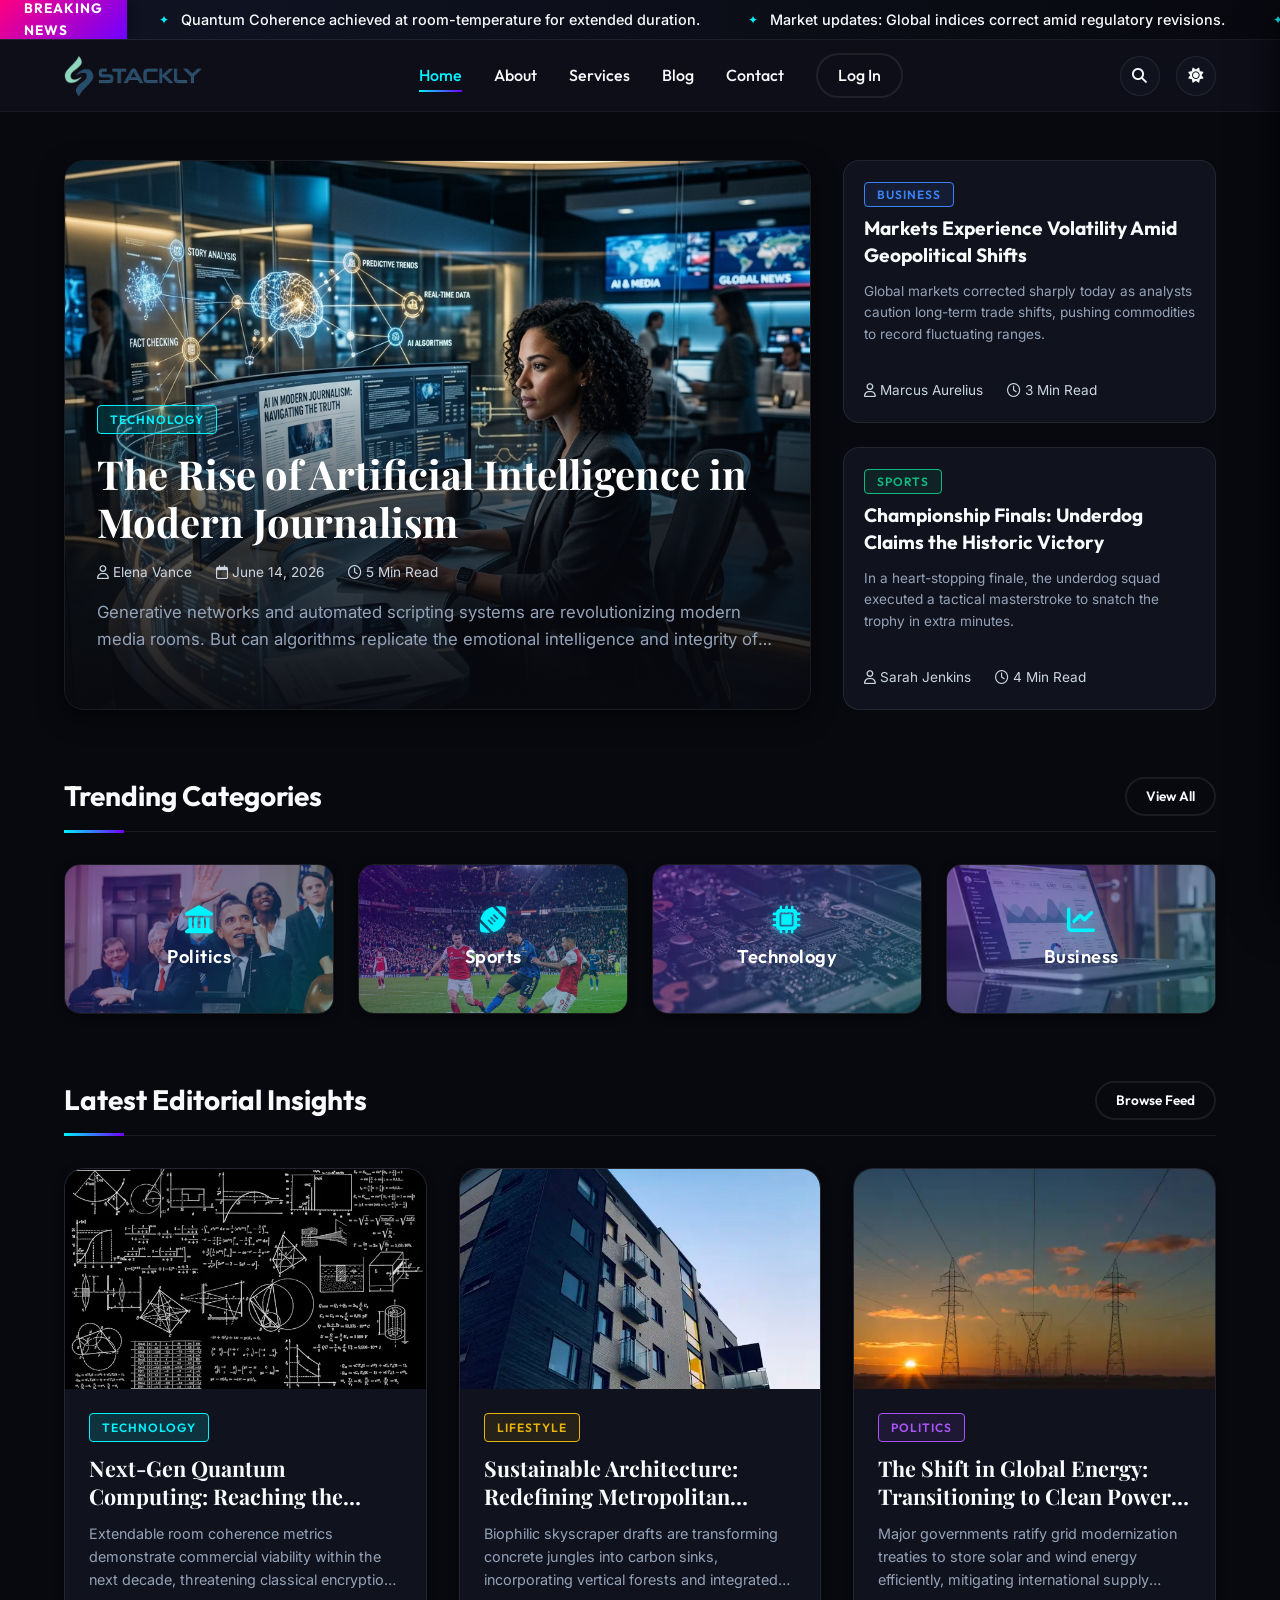
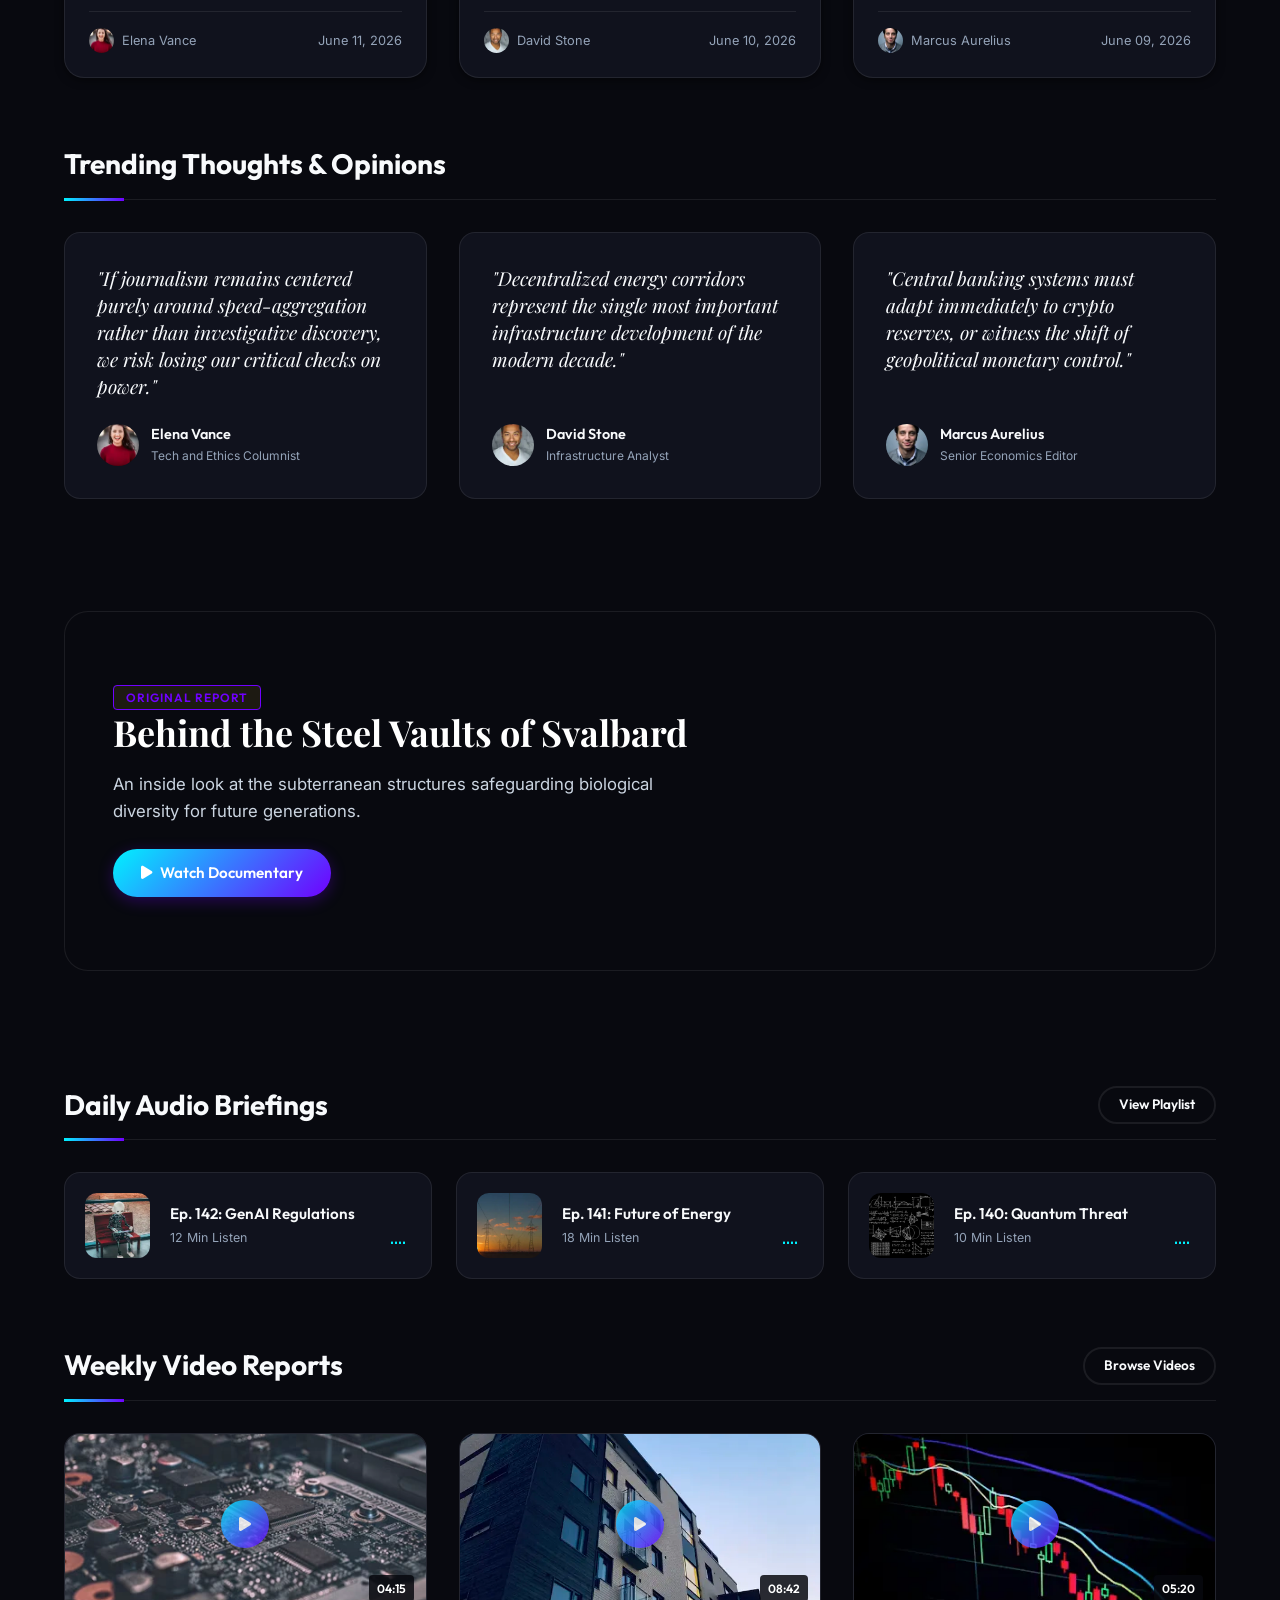
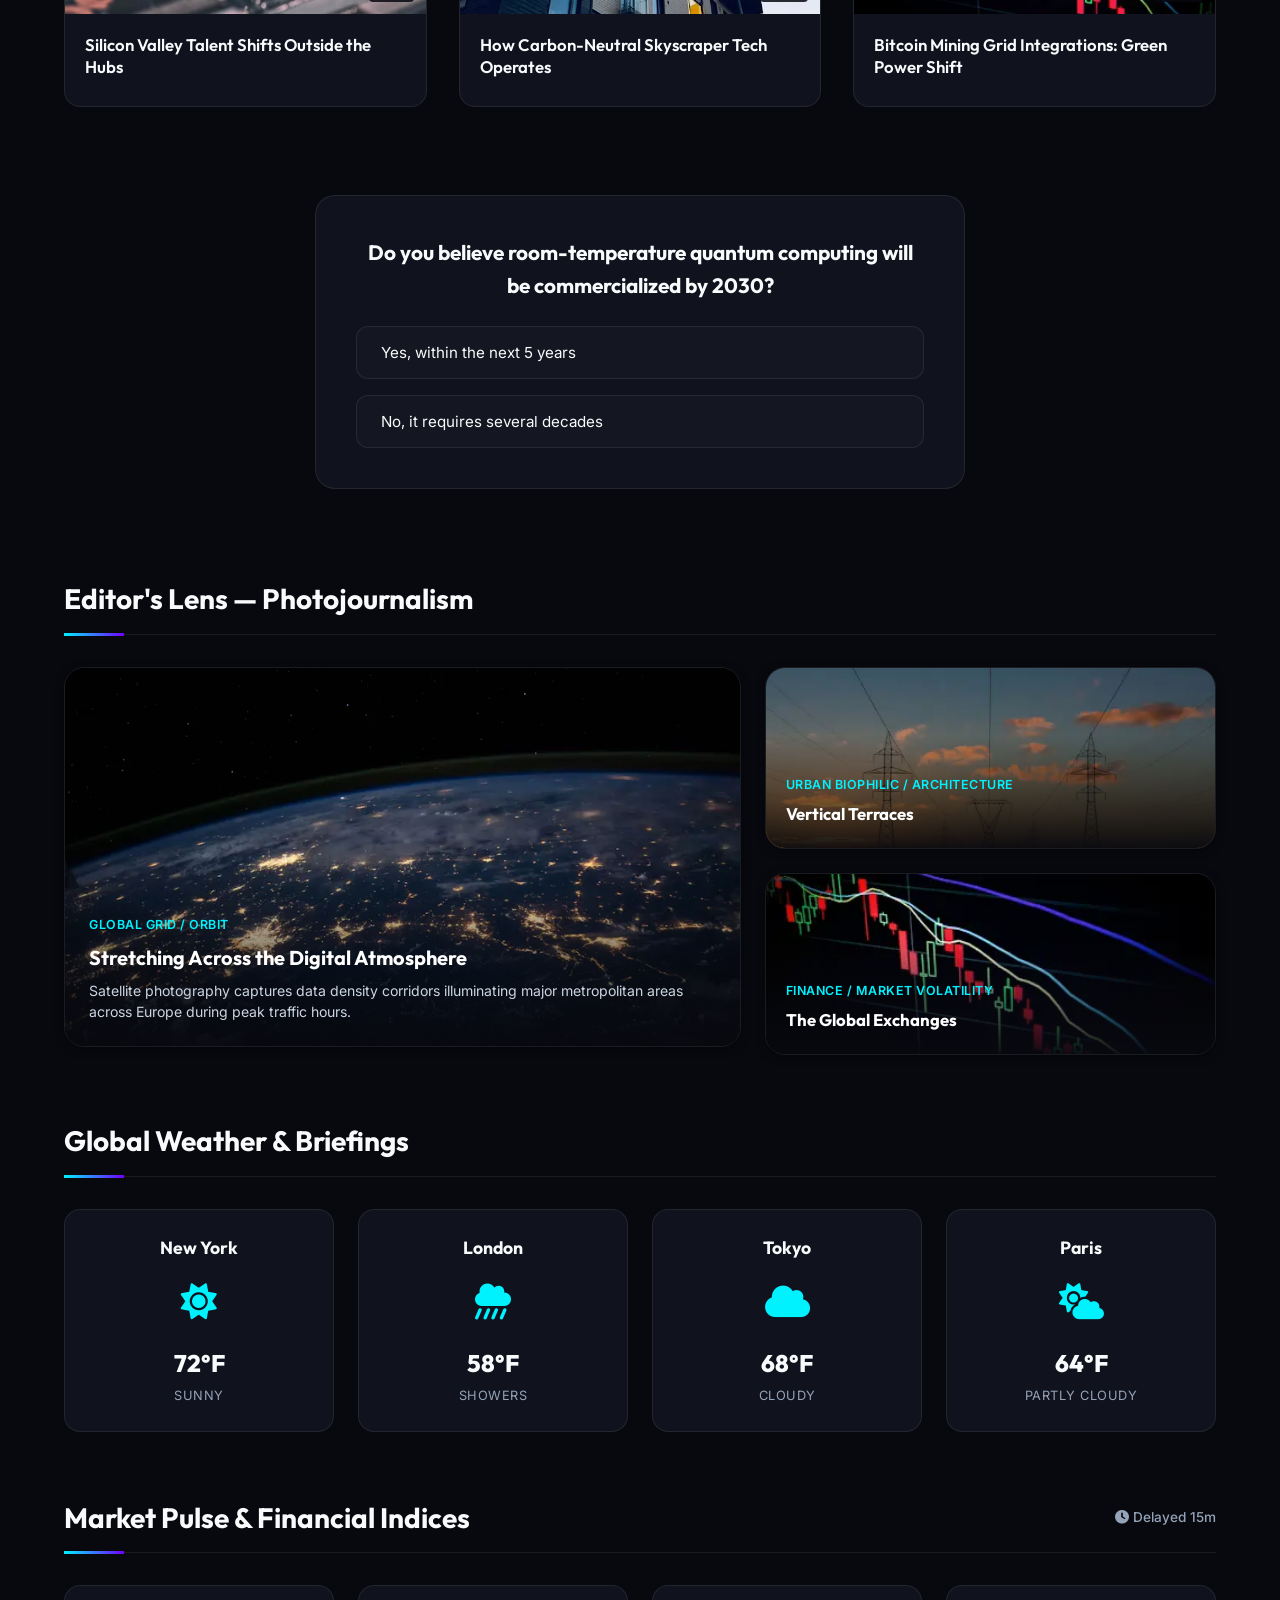
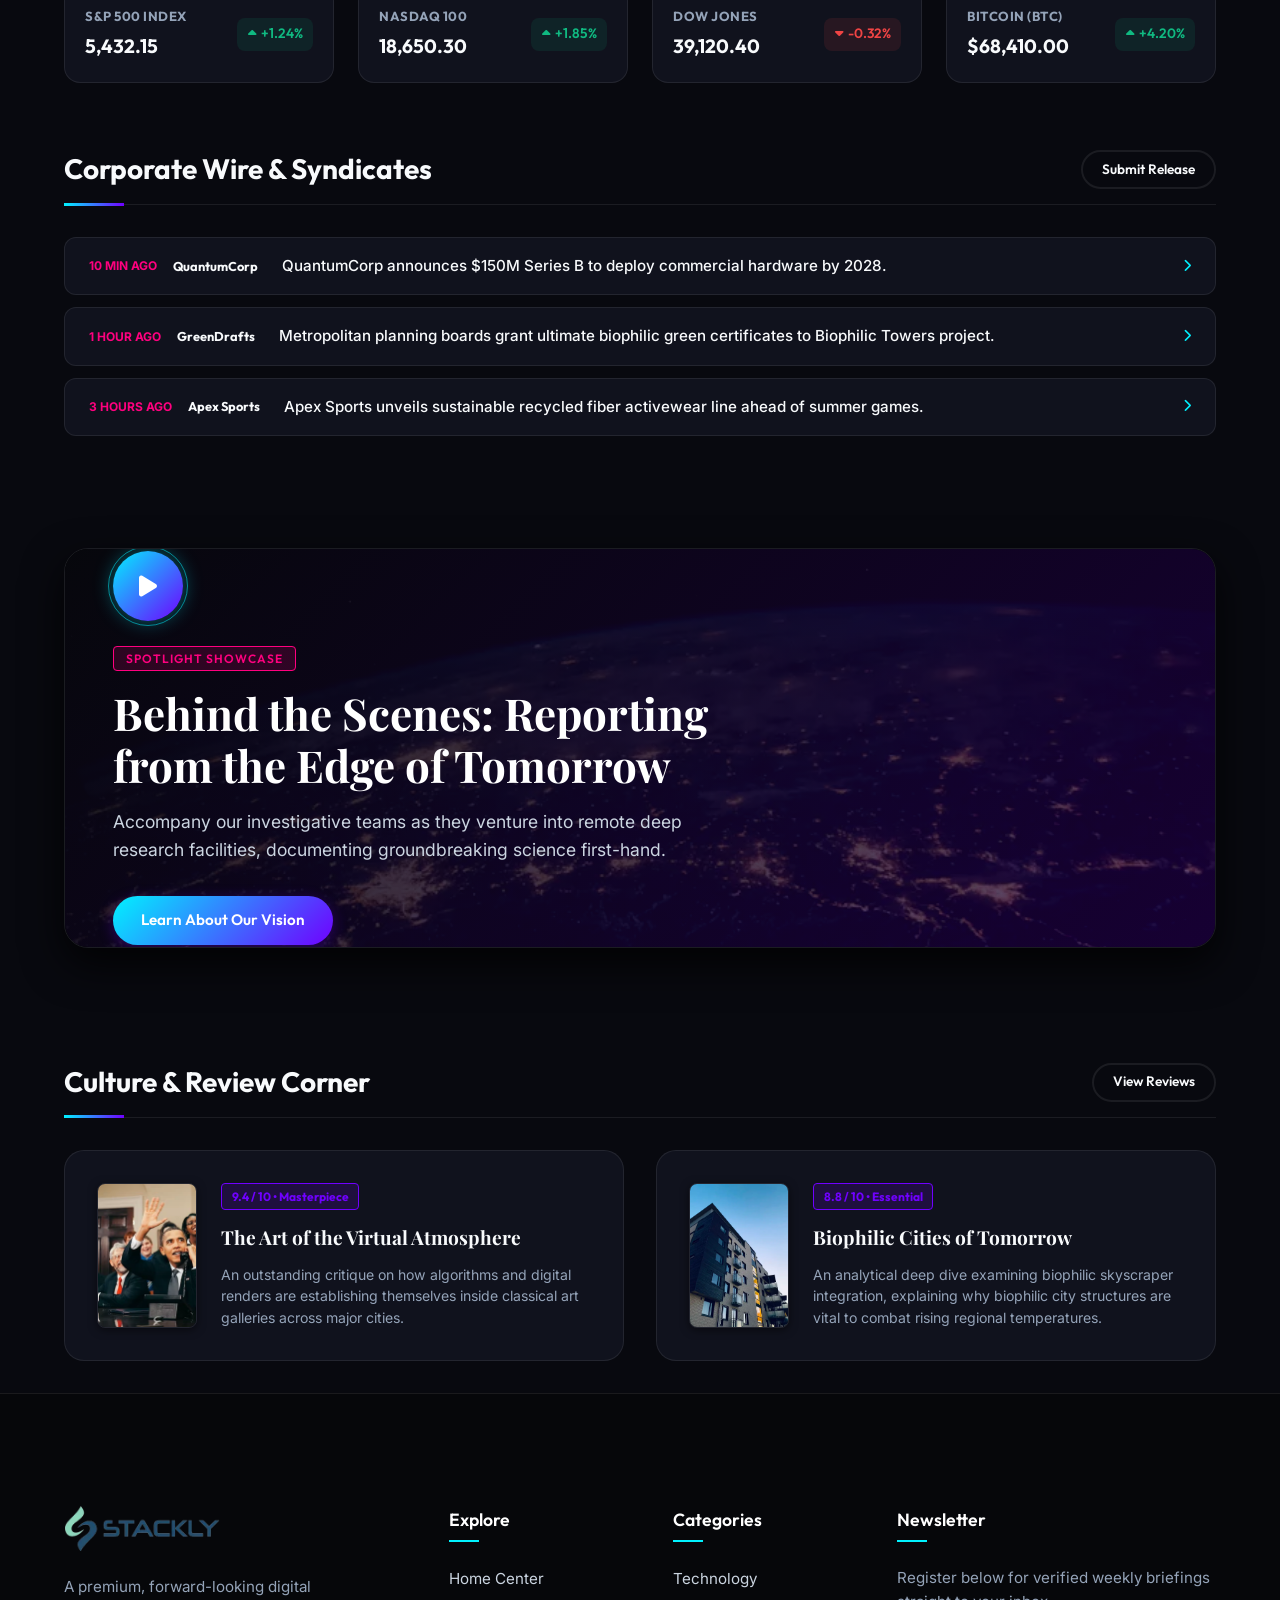
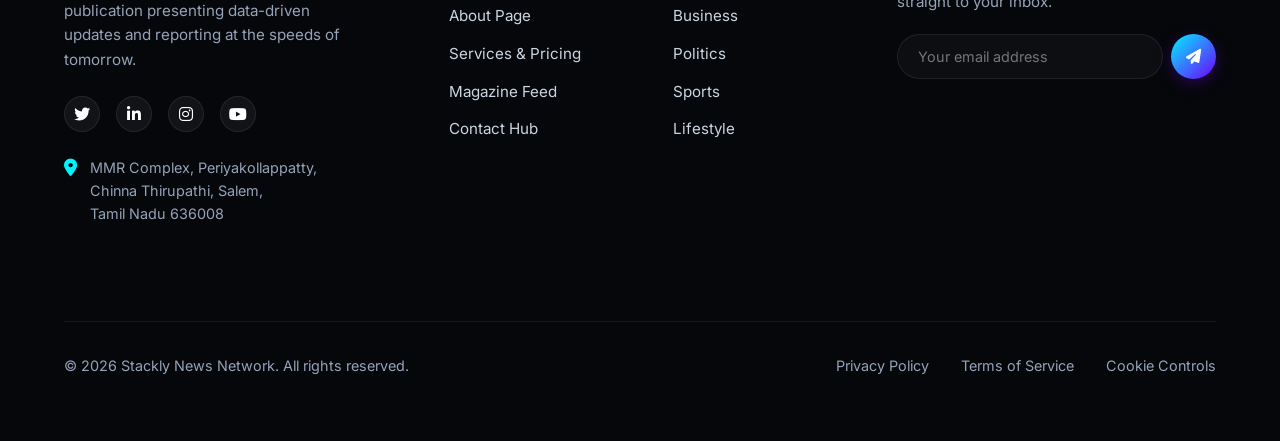
==== commit 6161777b: "Add files via upload" ====
--- a/index.html
+++ b/index.html
@@ -75,7 +75,7 @@
         <section class="editorial-hero">
             <!-- Main Story -->
             <div class="hero-main" data-id="1">
-                <video class="hero-video" autoplay muted loop playsinline poster="images/ai_journalism_hero.png">
+                <video class="hero-video" autoplay muted loop playsinline poster="images/ai_journalism_hero.webp">
                     <source src="https://videos.pexels.com/video-files/6963744/6963744-uhd_2732_1440_25fps.mp4" type="video/mp4">
                     Your browser does not support the video tag.
                 </video>
@@ -128,7 +128,7 @@
         </div>
         <div class="category-layout">
             <a href="blog.html?cat=politics" class="category-card">
-                <img src="https://images.unsplash.com/photo-1541872703-74c5e44368f9?auto=format&fit=crop&q=80&w=400&fm=webp" alt="Politics">
+                <img src="images/politics.webp" alt="Politics">
                 <div class="category-card-overlay"></div>
                 <div class="category-content">
                     <i class="fa-solid fa-landmark"></i>
@@ -136,7 +136,7 @@
                 </div>
             </a>
             <a href="blog.html?cat=sports" class="category-card">
-                <img src="images/sports_category_soccer.png" alt="Sports">
+                <img src="images/sports_category_soccer.webp" alt="Sports">
                 <div class="category-card-overlay"></div>
                 <div class="category-content">
                     <i class="fa-solid fa-football"></i>
@@ -144,7 +144,7 @@
                 </div>
             </a>
             <a href="blog.html?cat=technology" class="category-card">
-                <img src="https://images.unsplash.com/photo-1518770660439-4636190af475?auto=format&fit=crop&q=80&w=400&fm=webp" alt="Technology">
+                <img src="images/technology.webp" alt="Technology">
                 <div class="category-card-overlay"></div>
                 <div class="category-content">
                     <i class="fa-solid fa-microchip"></i>
@@ -152,7 +152,7 @@
                 </div>
             </a>
             <a href="blog.html?cat=business" class="category-card">
-                <img src="https://images.unsplash.com/photo-1460925895917-afdab827c52f?auto=format&fit=crop&q=80&w=400&fm=webp" alt="Business">
+                <img src="images/bussiness.webp" alt="Business">
                 <div class="category-card-overlay"></div>
                 <div class="category-content">
                     <i class="fa-solid fa-chart-line"></i>
@@ -172,7 +172,7 @@
             <!-- Card 4 -->
             <article class="article-card" data-id="4">
                 <div class="article-img-wrap">
-                    <img src="https://images.unsplash.com/photo-1635070041078-e363dbe005cb?auto=format&fit=crop&q=80&w=600&fm=webp" alt="Quantum Computing">
+                    <img src="images/insights1.webp" alt="Quantum Computing">
                 </div>
                 <div class="article-body">
                     <span class="category-tag" style="margin-bottom: 0.75rem;">Technology</span>
@@ -180,7 +180,7 @@
                     <p class="article-text">Extendable room coherence metrics demonstrate commercial viability within the next decade, threatening classical encryption methods.</p>
                     <div class="article-footer">
                         <span class="article-author">
-                            <img src="https://images.unsplash.com/photo-1494790108377-be9c29b29330?auto=format&fit=crop&q=80&w=100" alt="Elena" class="author-avatar">
+                            <img src="images/Elena Vance.webp" alt="Elena" class="author-avatar">
                             Elena Vance
                         </span>
                         <span>June 11, 2026</span>
@@ -191,7 +191,7 @@
             <!-- Card 5 -->
             <article class="article-card" data-id="5">
                 <div class="article-img-wrap">
-                    <img src="https://images.unsplash.com/photo-1545324418-cc1a3fa10c00?auto=format&fit=crop&q=80&w=600&fm=webp" alt="Sustainable Buildings">
+                    <img src="images/insights2.webp" alt="Sustainable Buildings">
                 </div>
                 <div class="article-body">
                     <span class="category-tag" style="margin-bottom: 0.75rem; border-color: #eab308; color: #eab308; background: rgba(234, 179, 8, 0.1);">Lifestyle</span>
@@ -199,7 +199,7 @@
                     <p class="article-text">Biophilic skyscraper drafts are transforming concrete jungles into carbon sinks, incorporating vertical forests and integrated energy loops.</p>
                     <div class="article-footer">
                         <span class="article-author">
-                            <img src="https://images.unsplash.com/photo-1507003211169-0a1dd7228f2d?auto=format&fit=crop&q=80&w=100" alt="David" class="author-avatar">
+                            <img src="images/David Stone.webp" alt="David" class="author-avatar">
                             David Stone
                         </span>
                         <span>June 10, 2026</span>
@@ -210,7 +210,7 @@
             <!-- Card 6 -->
             <article class="article-card" data-id="6">
                 <div class="article-img-wrap">
-                    <img src="https://images.unsplash.com/photo-1473341304170-971dccb5ac1e?auto=format&fit=crop&q=80&w=600&fm=webp" alt="Grid Power">
+                    <img src="images/insights3.webp" alt="Grid Power">
                 </div>
                 <div class="article-body">
                     <span class="category-tag" style="margin-bottom: 0.75rem; border-color: #a855f7; color: #a855f7; background: rgba(168, 85, 247, 0.1);">Politics</span>
@@ -218,7 +218,7 @@
                     <p class="article-text">Major governments ratify grid modernization treaties to store solar and wind energy efficiently, mitigating international supply reliance.</p>
                     <div class="article-footer">
                         <span class="article-author">
-                            <img src="https://images.unsplash.com/photo-1611974789855-9c2a0a7236a3?auto=format&fit=crop&q=80&w=100" alt="Marcus" class="author-avatar">
+                            <img src="images/Marcus Aureliu.webp" alt="Marcus" class="author-avatar">
                             Marcus Aurelius
                         </span>
                         <span>June 09, 2026</span>
@@ -238,7 +238,7 @@
             <div class="opinion-card">
                 <p class="opinion-quote">"If journalism remains centered purely around speed-aggregation rather than investigative discovery, we risk losing our critical checks on power."</p>
                 <div class="opinion-author">
-                    <img src="https://images.unsplash.com/photo-1494790108377-be9c29b29330?auto=format&fit=crop&q=80&w=100" alt="Elena" class="opinion-avatar">
+                    <img src="images/Elena Vance.webp" alt="Elena" class="opinion-avatar">
                     <div class="opinion-author-info">
                         <h4>Elena Vance</h4>
                         <p>Tech and Ethics Columnist</p>
@@ -250,7 +250,7 @@
             <div class="opinion-card">
                 <p class="opinion-quote">"Decentralized energy corridors represent the single most important infrastructure development of the modern decade."</p>
                 <div class="opinion-author">
-                    <img src="https://images.unsplash.com/photo-1507003211169-0a1dd7228f2d?auto=format&fit=crop&q=80&w=100" alt="David" class="opinion-avatar">
+                    <img src="images/David Stone.webp" alt="David" class="opinion-avatar">
                     <div class="opinion-author-info">
                         <h4>David Stone</h4>
                         <p>Infrastructure Analyst</p>
@@ -262,7 +262,7 @@
             <div class="opinion-card">
                 <p class="opinion-quote">"Central banking systems must adapt immediately to crypto reserves, or witness the shift of geopolitical monetary control."</p>
                 <div class="opinion-author">
-                    <img src="https://images.unsplash.com/photo-1500648767791-00dcc994a43e?auto=format&fit=crop&q=80&w=100" alt="Marcus" class="opinion-avatar">
+                    <img src="images/Marcus Aureliu.webp" alt="Marcus" class="opinion-avatar">
                     <div class="opinion-author-info">
                         <h4>Marcus Aurelius</h4>
                         <p>Senior Economics Editor</p>
@@ -294,7 +294,7 @@
             <!-- Episode 1 -->
             <div class="audio-card" onclick="alert('Playing Episode 142: GenAI Regulatory Frameworks (Simulation)')">
                 <div class="audio-art-wrap">
-                    <img src="https://images.unsplash.com/photo-1620712943543-bcc4688e7485?auto=format&fit=crop&q=80&w=200&fm=webp" alt="GenAI Regulations Podcast">
+                    <img src="images/GenAI.webp" alt="GenAI Regulations Podcast">
                     <div class="audio-play-overlay"><i class="fas fa-play"></i></div>
                 </div>
                 <div class="audio-details">
@@ -311,7 +311,7 @@
             <!-- Episode 2 -->
             <div class="audio-card" onclick="alert('Playing Episode 141: Geopolitics & Energy Grids (Simulation)')">
                 <div class="audio-art-wrap">
-                    <img src="https://images.unsplash.com/photo-1473341304170-971dccb5ac1e?auto=format&fit=crop&q=80&w=200&fm=webp" alt="Podcast 2">
+                    <img src="images/insights3.webp" alt="Podcast 2">
                     <div class="audio-play-overlay"><i class="fas fa-play"></i></div>
                 </div>
                 <div class="audio-details">
@@ -328,7 +328,7 @@
             <!-- Episode 3 -->
             <div class="audio-card" onclick="alert('Playing Episode 140: Quantum Cybersecurity (Simulation)')">
                 <div class="audio-art-wrap">
-                    <img src="https://images.unsplash.com/photo-1635070041078-e363dbe005cb?auto=format&fit=crop&q=80&w=200&fm=webp" alt="Podcast 3">
+                    <img src="images/insights1.webp" alt="Podcast 3">
                     <div class="audio-play-overlay"><i class="fas fa-play"></i></div>
                 </div>
                 <div class="audio-details">
@@ -354,7 +354,7 @@
             <!-- Video 1 -->
             <div class="video-digest-card" onclick="alert('Playing Video Report: Silicon Valley Talent Shifts (Simulation)')">
                 <div class="video-thumbnail-wrap">
-                    <img src="https://images.unsplash.com/photo-1518770660439-4636190af475?auto=format&fit=crop&q=80&w=400&fm=webp" alt="Video 1">
+                    <img src="images/technology.webp" alt="Video 1">
                     <span class="video-duration">04:15</span>
                     <div class="video-play-mini"><i class="fas fa-play"></i></div>
                 </div>
@@ -366,7 +366,7 @@
             <!-- Video 2 -->
             <div class="video-digest-card" onclick="alert('Playing Video Report: Inside the Smart City Infrastructure (Simulation)')">
                 <div class="video-thumbnail-wrap">
-                    <img src="https://images.unsplash.com/photo-1545324418-cc1a3fa10c00?auto=format&fit=crop&q=80&w=400&fm=webp" alt="Video 2">
+                    <img src="images/insights2.webp" alt="Video 2">
                     <span class="video-duration">08:42</span>
                     <div class="video-play-mini"><i class="fas fa-play"></i></div>
                 </div>
@@ -378,7 +378,7 @@
             <!-- Video 3 -->
             <div class="video-digest-card" onclick="alert('Playing Video Report: The Bitcoin Mining Grid Challenges (Simulation)')">
                 <div class="video-thumbnail-wrap">
-                    <img src="https://images.unsplash.com/photo-1611974789855-9c2a0a7236a3?auto=format&fit=crop&q=80&w=400&fm=webp" alt="Video 3">
+                    <img src="images/grade.webp" alt="Video 3">
                     <span class="video-duration">05:20</span>
                     <div class="video-play-mini"><i class="fas fa-play"></i></div>
                 </div>
@@ -418,7 +418,7 @@
         <div class="lens-showcase">
             <!-- Large Main Image -->
             <div class="lens-card">
-                <img src="https://images.unsplash.com/photo-1451187580459-43490279c0fa?auto=format&fit=crop&q=80&w=800&fm=webp" alt="Visual 1">
+                <img src="images/global.webp" alt="Visual 1">
                 <div class="lens-overlay">
                     <span class="lens-meta">Global Grid / Orbit</span>
                     <h3 class="lens-title">Stretching Across the Digital Atmosphere</h3>
@@ -430,7 +430,7 @@
             <div class="lens-side-stack">
                 <!-- Stack Image 1 -->
                 <div class="lens-side-card">
-                    <img src="https://images.unsplash.com/photo-1545324418-cc1a3fa10c00?auto=format&fit=crop&q=80&w=500&fm=webp" alt="Visual 2">
+                    <img src="images/insights3.webp" alt="Visual 2">
                     <div class="lens-side-overlay">
                         <span class="lens-meta">Urban biophilic / architecture</span>
                         <h3 class="lens-title" style="font-size: 1.05rem; margin-bottom: 0.25rem; font-weight: 700; color: #ffffff;">Vertical Terraces</h3>
@@ -439,7 +439,7 @@
 
                 <!-- Stack Image 2 -->
                 <div class="lens-side-card">
-                    <img src="https://images.unsplash.com/photo-1611974789855-9c2a0a7236a3?auto=format&fit=crop&q=80&w=500&fm=webp" alt="Visual 3">
+                    <img src="images/grade.webp" alt="Visual 3">
                     <div class="lens-side-overlay">
                         <span class="lens-meta">Finance / market volatility</span>
                         <h3 class="lens-title" style="font-size: 1.05rem; margin-bottom: 0.25rem; font-weight: 700; color: #ffffff;">The Global Exchanges</h3>
@@ -587,7 +587,7 @@
     <!-- SPOTLIGHT VIDEO PROMO SECTION -->
     <section class="container">
         <div class="spotlight-section">
-            <img src="https://images.unsplash.com/photo-1451187580459-43490279c0fa?auto=format&fit=crop&q=80&w=1200&fm=webp" alt="Spotlight background" class="spotlight-bg">
+            <img src="images/global.webp"Spotlight background" class="spotlight-bg">
             <div class="spotlight-overlay">
                 <div class="spotlight-content">
                     <button class="play-btn" aria-label="Play video"><i class="fas fa-play"></i></button>
@@ -610,7 +610,7 @@
             <!-- Review 1 -->
             <div class="culture-card" onclick="alert('Culture Review: Contemporary Art Showcase (Simulation)')">
                 <div class="culture-cover-wrap">
-                    <img src="https://images.unsplash.com/photo-1541872703-74c5e44368f9?auto=format&fit=crop&q=80&w=300" alt="Art book cover">
+                    <img src="images/politics.webp" alt="Art book cover">
                 </div>
                 <div class="culture-details">
                     <span class="culture-score">9.4 / 10 &bull; Masterpiece</span>
@@ -622,7 +622,7 @@
             <!-- Review 2 -->
             <div class="culture-card" onclick="alert('Culture Review: Biophilic Metropolises (Simulation)')">
                 <div class="culture-cover-wrap">
-                    <img src="https://images.unsplash.com/photo-1545324418-cc1a3fa10c00?auto=format&fit=crop&q=80&w=300" alt="Urban design cover">
+                    <img src="images/insights2.webp" alt="Urban design cover">
                 </div>
                 <div class="culture-details">
                     <span class="culture-score">8.8 / 10 &bull; Essential</span>
@@ -665,6 +665,10 @@
                     <a href="404.html" aria-label="Instagram"><i class="fab fa-instagram"></i></a>
                     <a href="404.html" aria-label="YouTube"><i class="fab fa-youtube"></i></a>
                 </div>
+                <div class="footer-location" style="margin-top: 1.5rem; display: flex; align-items: flex-start; gap: 0.8rem; color: var(--text-muted); font-size: 0.9rem;">
+                    <i class="fas fa-map-marker-alt" style="color: var(--primary); margin-top: 0.2rem; font-size: 1.1rem;"></i>
+                    <p style="margin: 0; line-height: 1.6;">MMR Complex, Periyakollappatty,<br>Chinna Thirupathi, Salem,<br>Tamil Nadu 636008</p>
+                </div>
             </div>
 
             <!-- Col 2 -->
